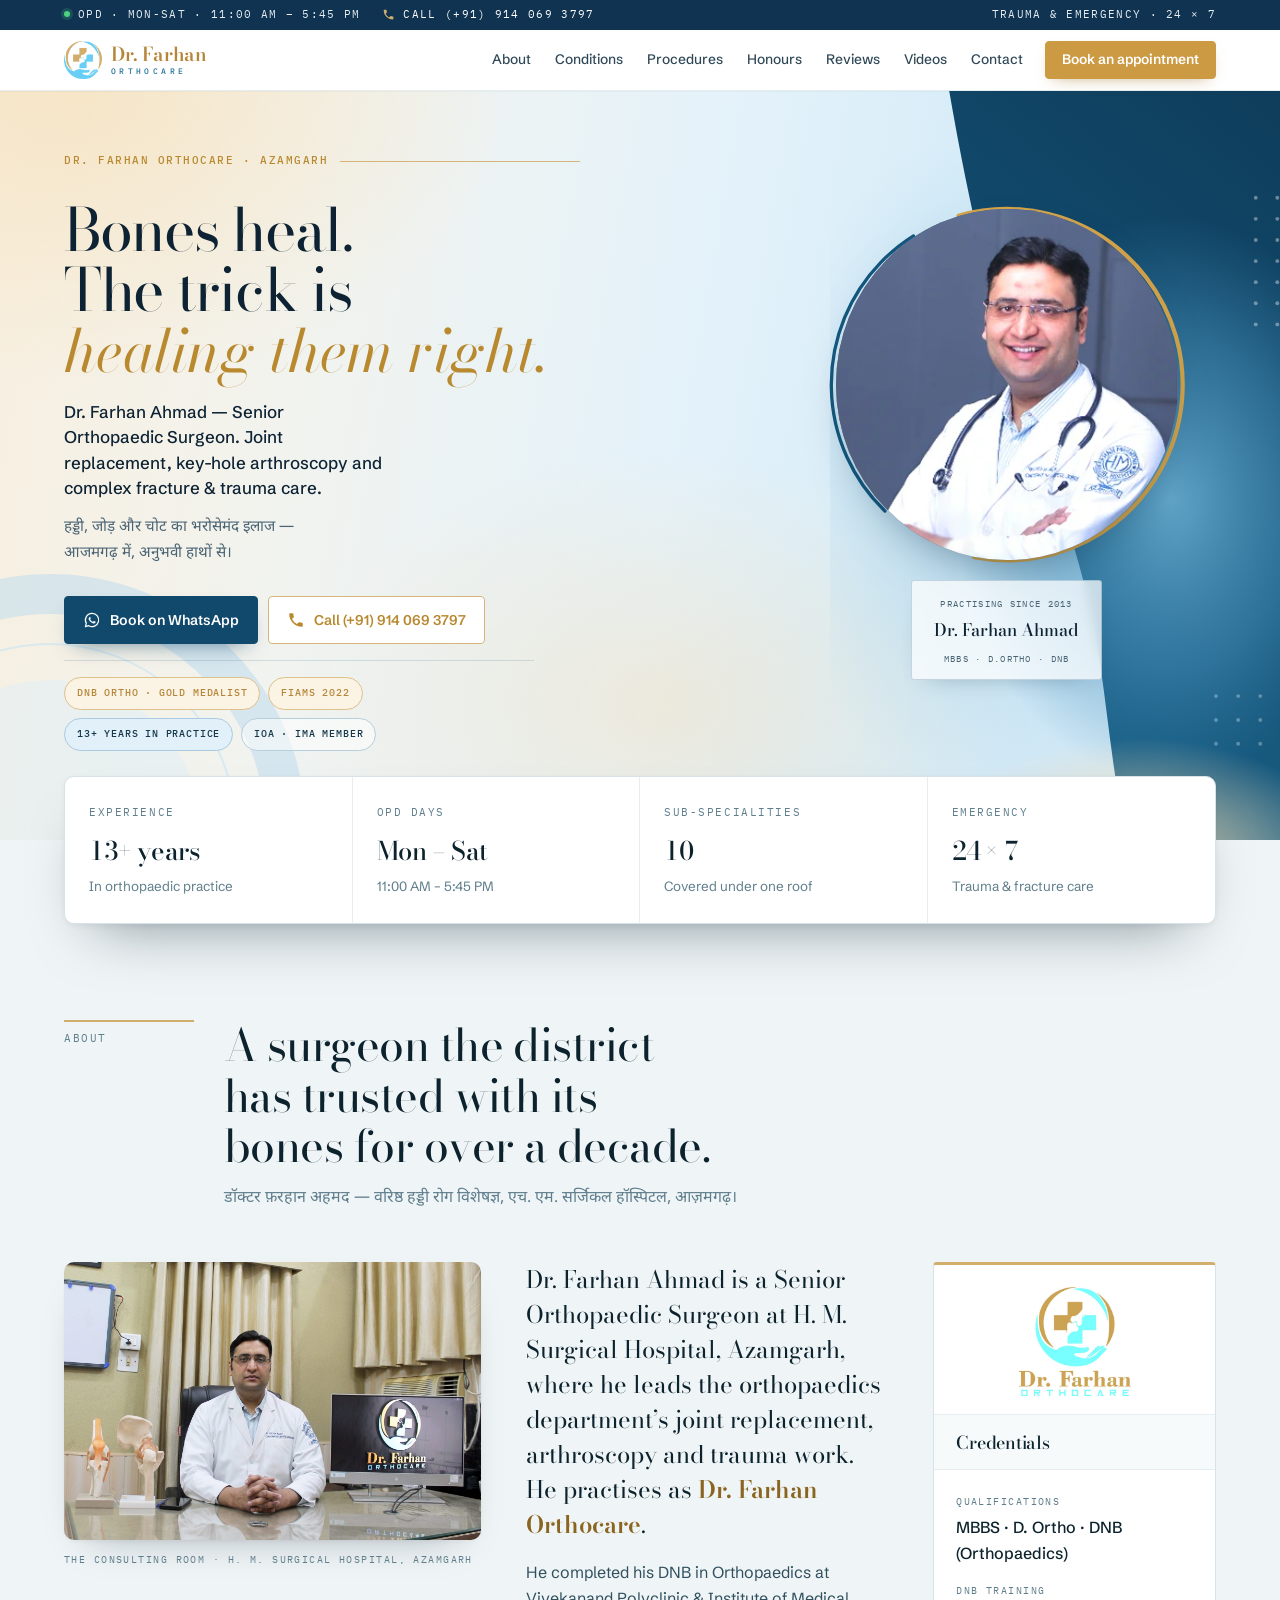
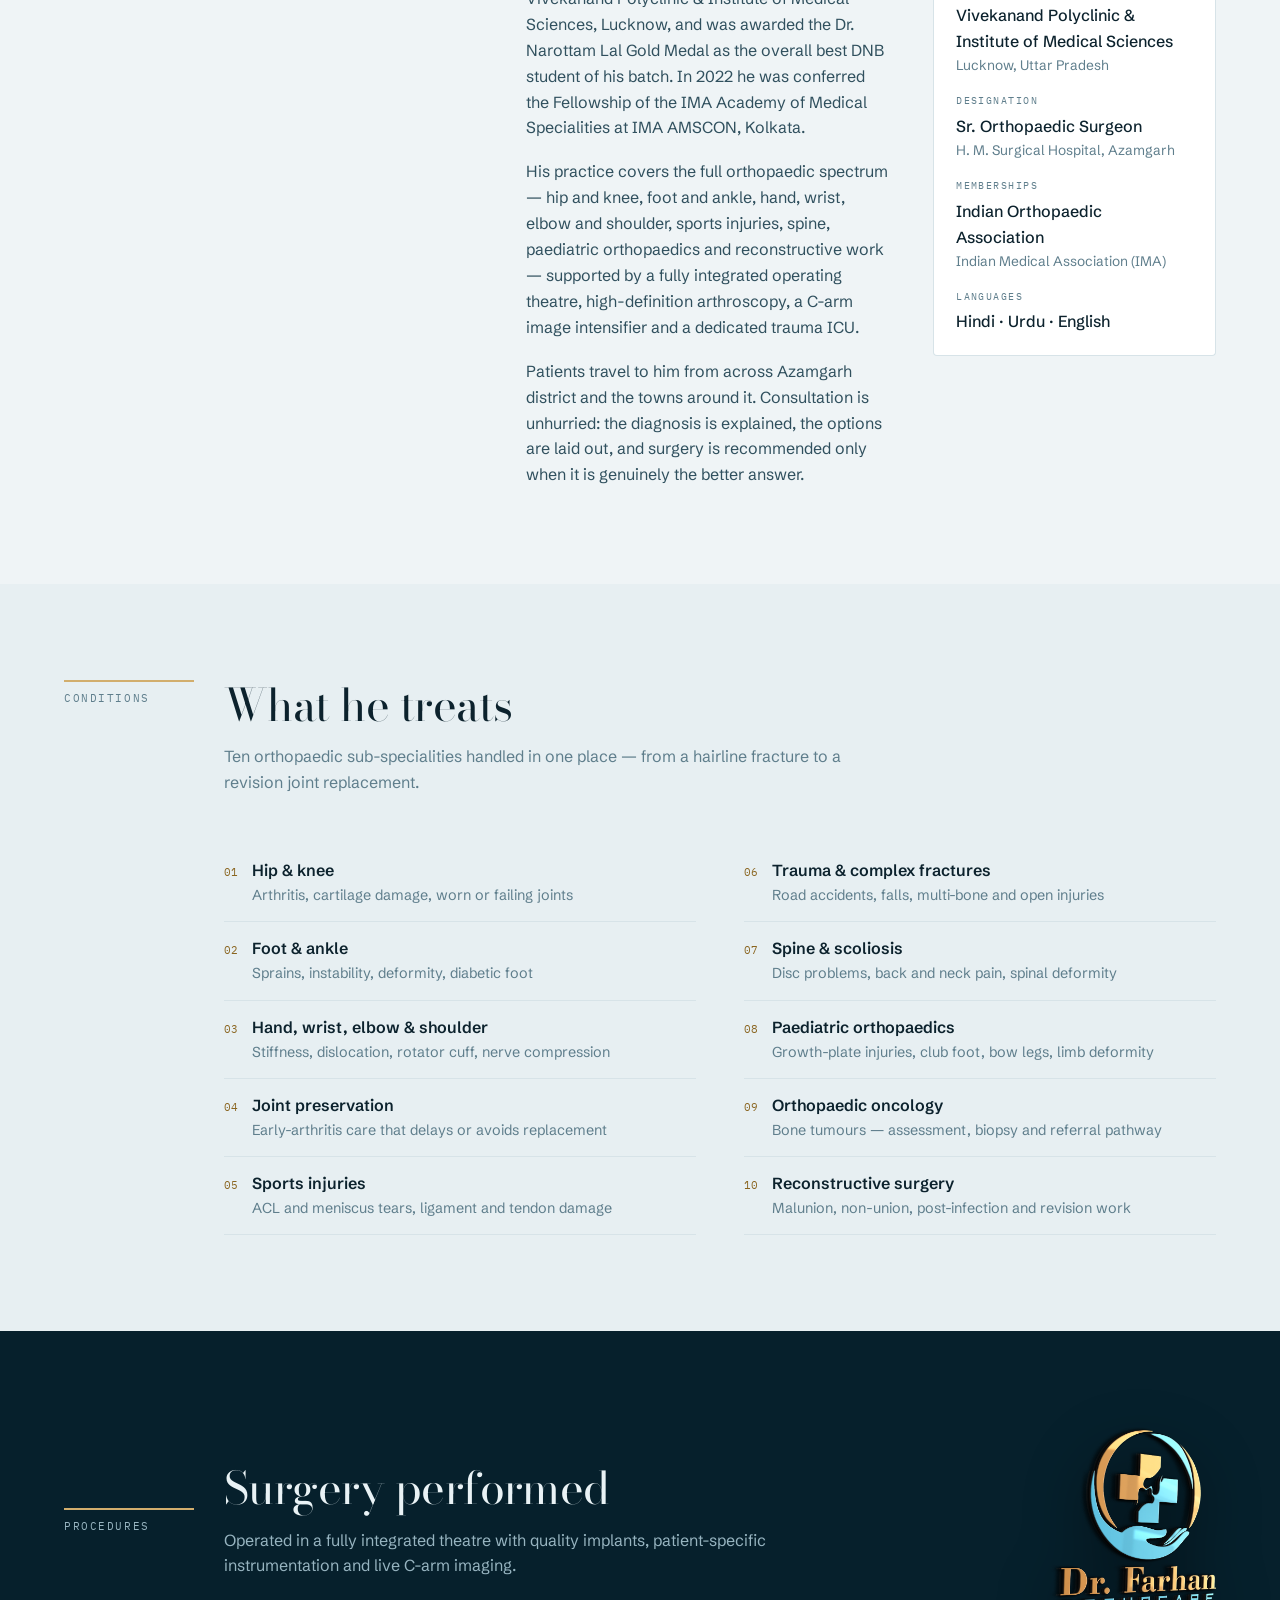
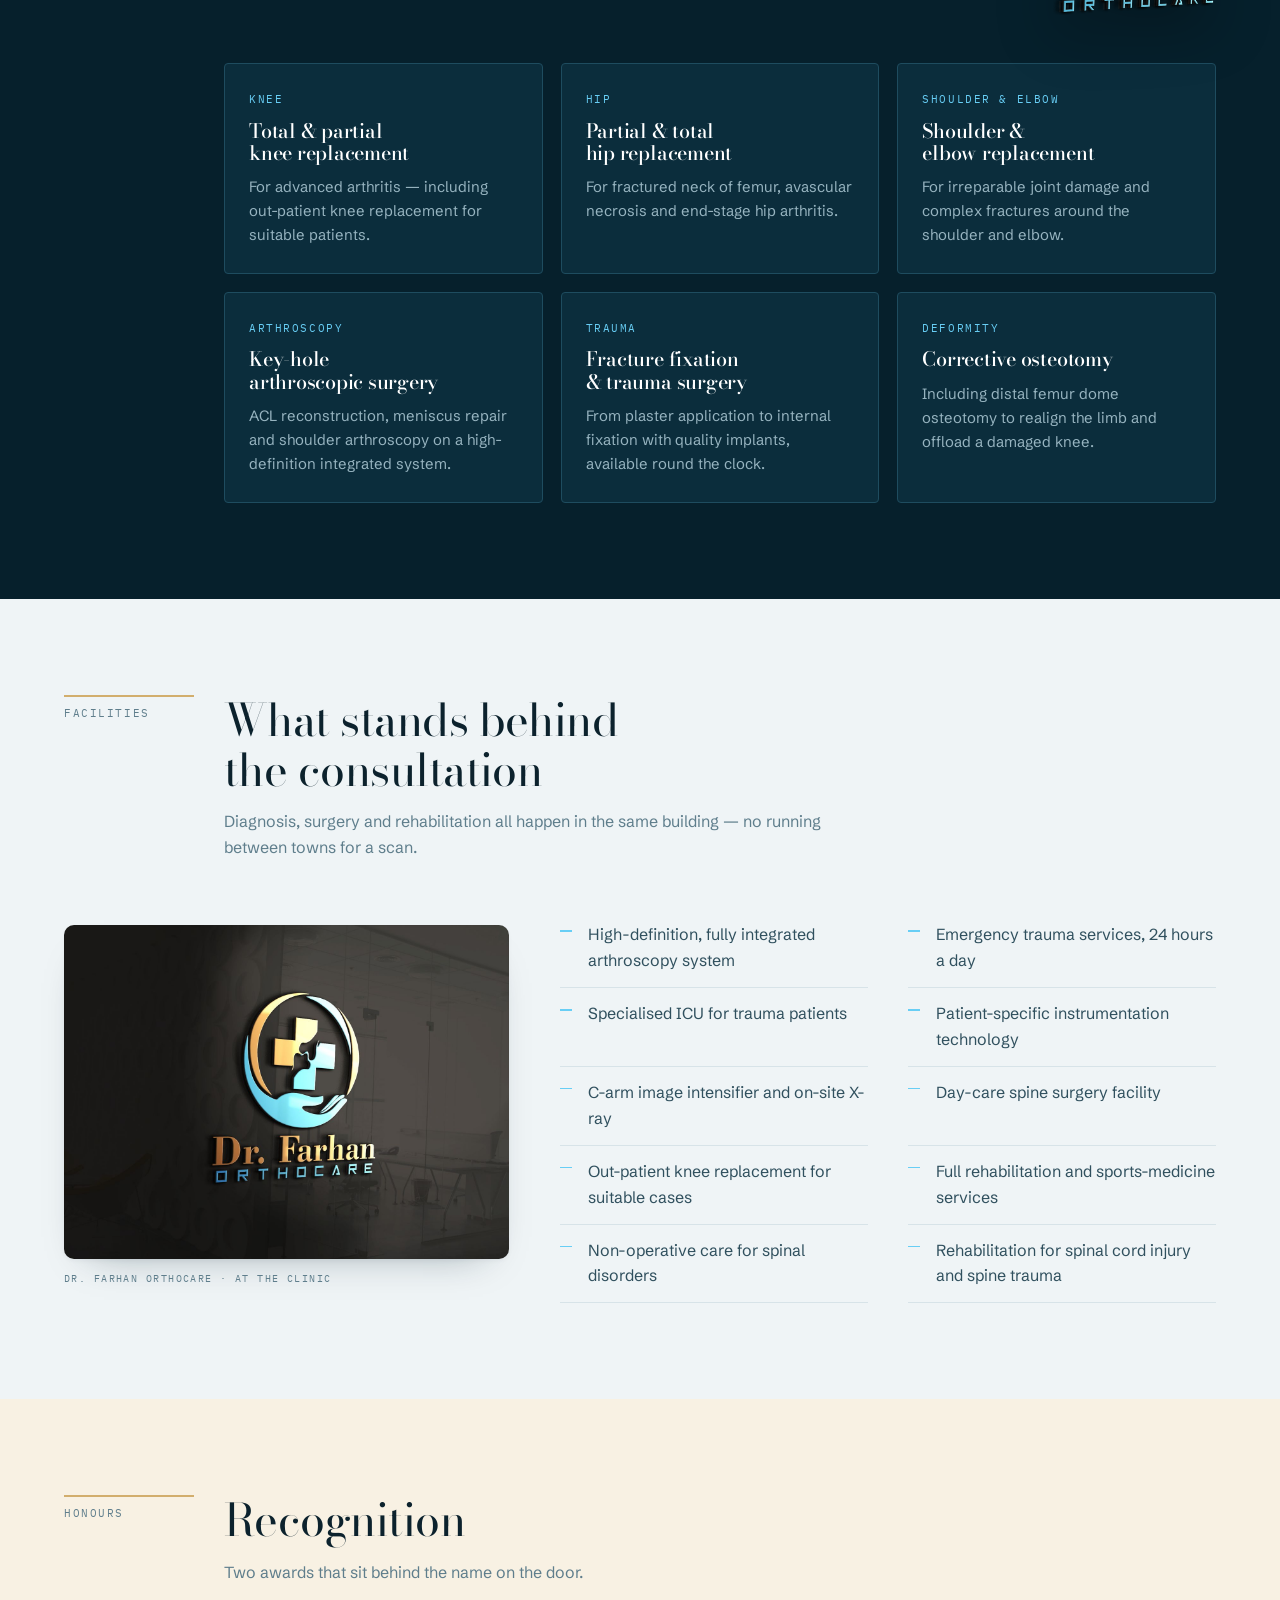
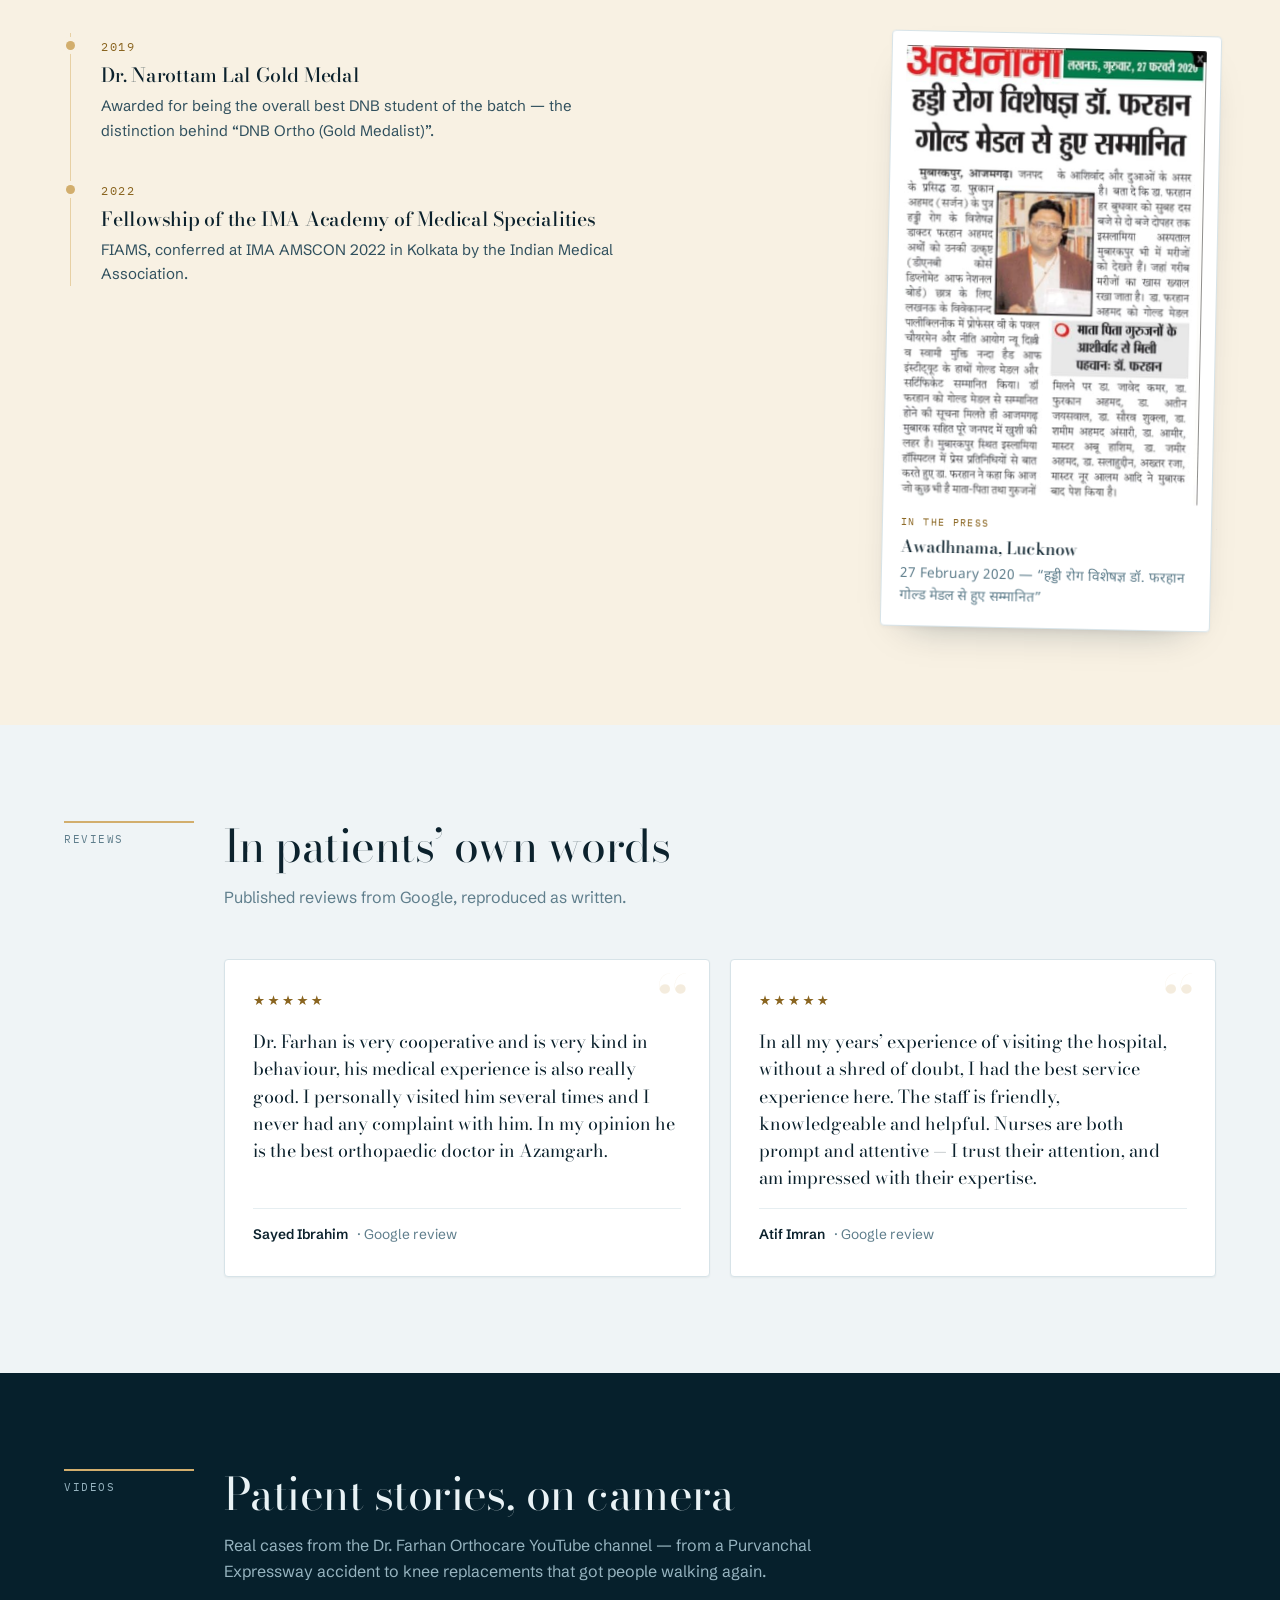
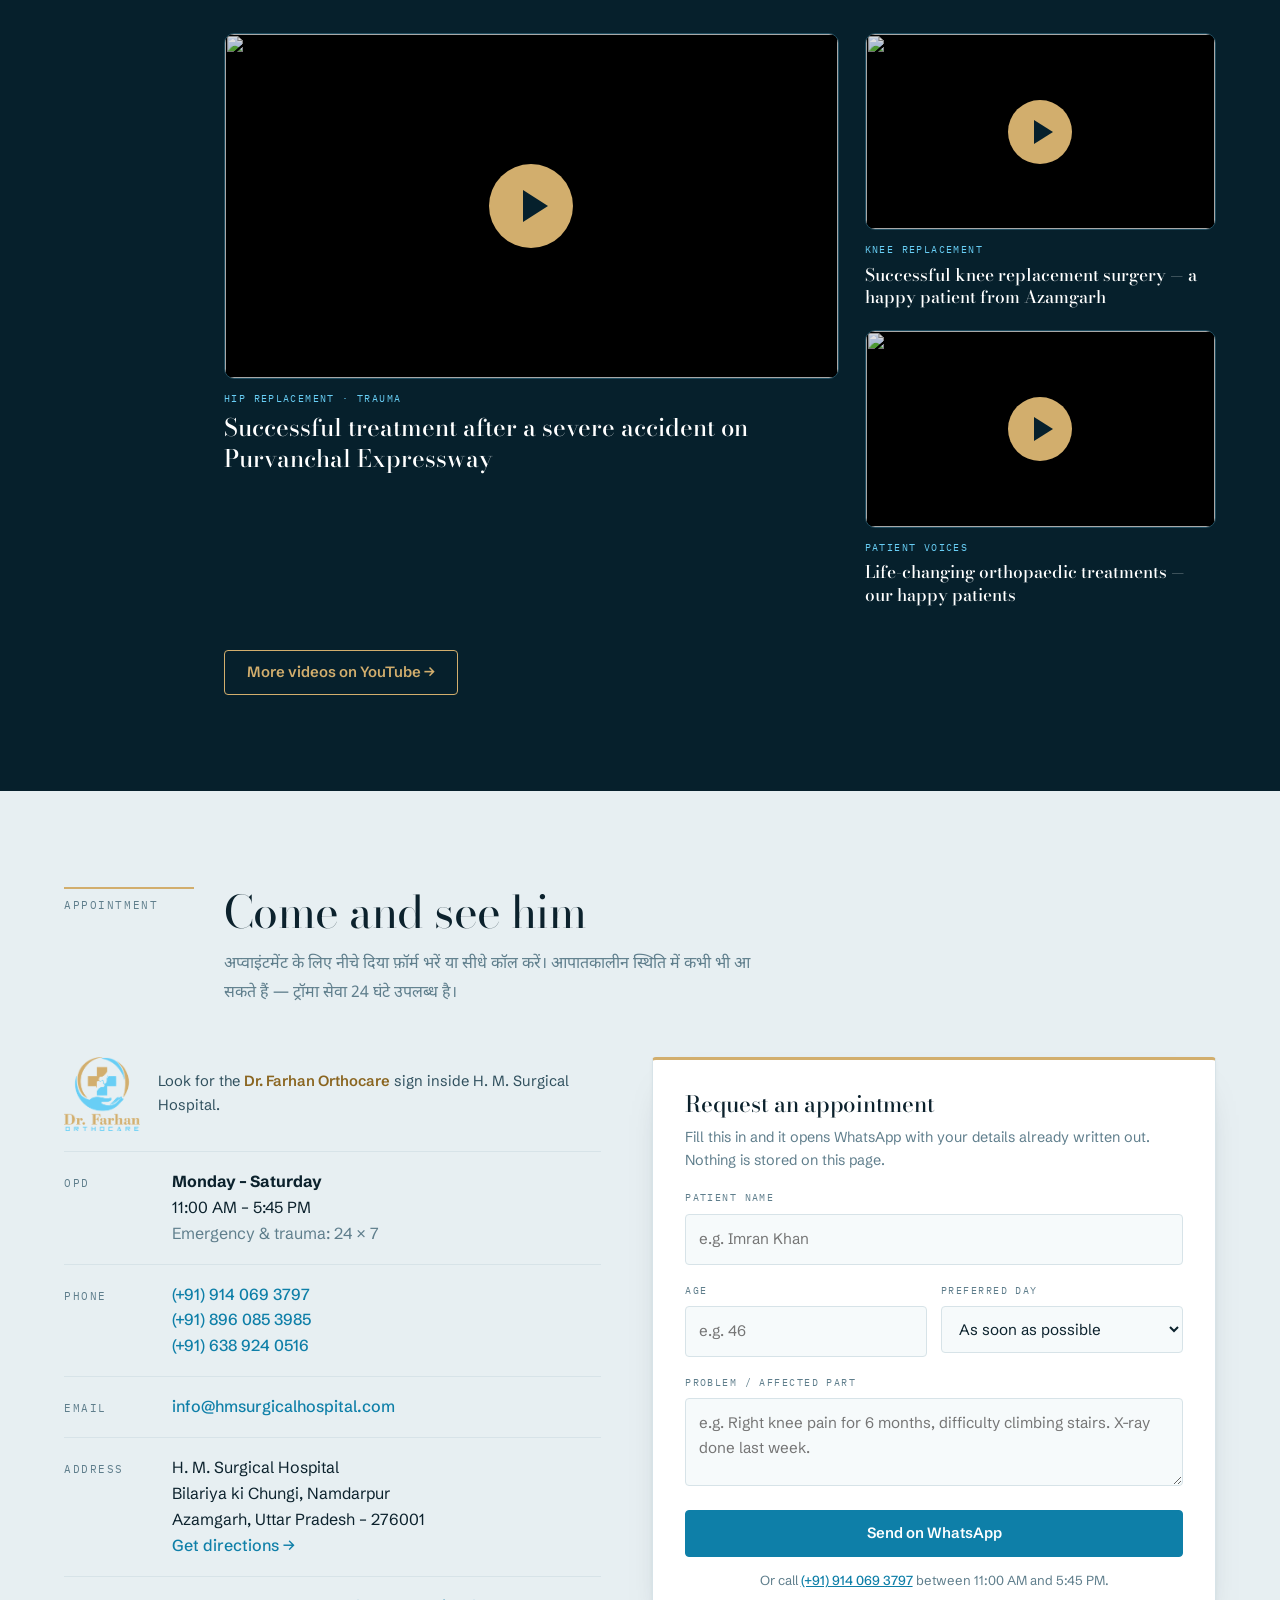
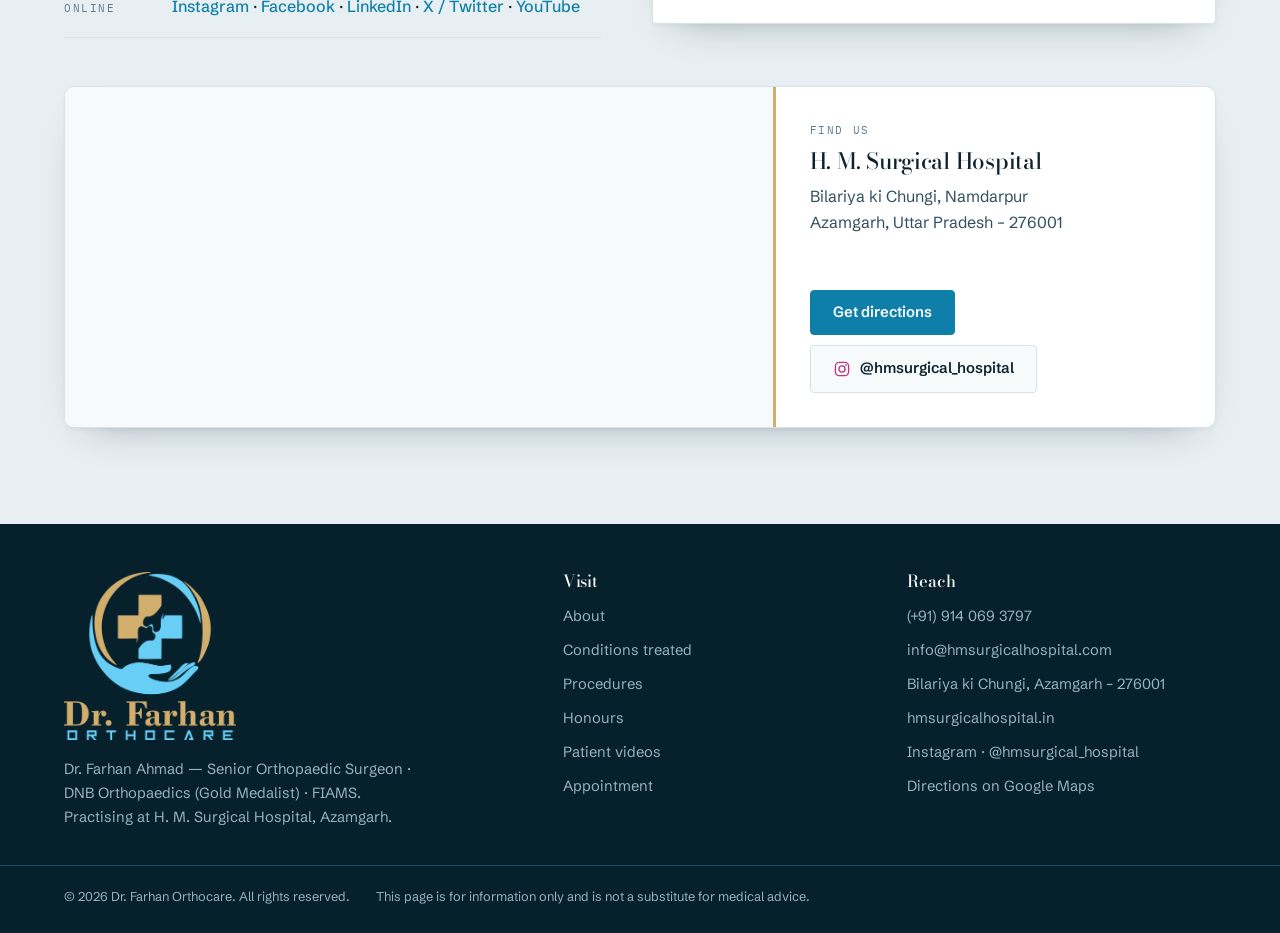
==== index.html @ ec8b4c81 "Initial commit Co-Authored-By: Claude Opus 5.5 (1M context) <noreply@anthropic.com>" ====
<!doctype html>
<html lang="en">
<head>
<meta charset="utf-8">
<meta name="viewport" content="width=device-width, initial-scale=1, viewport-fit=cover">
<meta name="description" content="Dr. Farhan Orthocare — Dr. Farhan Ahmad, Senior Orthopaedic Surgeon in Azamgarh. DNB Orthopaedics (Gold Medalist). Joint replacement, arthroscopy, trauma and complex fracture care at H. M. Surgical Hospital.">
<link rel="icon" href="assets/favicon-180.png">
<link rel="apple-touch-icon" href="assets/favicon-180.png">
<!--ARTIFACT-START-->
<title>Dr. Farhan Orthocare</title>
<link rel="preconnect" href="https://fonts.googleapis.com">
<link rel="preconnect" href="https://fonts.gstatic.com" crossorigin>
<link rel="stylesheet" href="https://fonts.googleapis.com/css2?family=Bodoni+Moda:ital,opsz,wght@0,6..96,400;0,6..96,500;0,6..96,600;1,6..96,400&family=IBM+Plex+Mono:wght@400;500&family=Noto+Sans+Devanagari:wght@400;500;600&family=Schibsted+Grotesk:wght@400;500;600;700&display=swap">
<link rel="stylesheet" href="css/style.css">
</head>
<body>

<a class="skip" href="#main">Skip to content</a>

<!-- ============ utility strip ============ -->
<div class="topbar">
  <div class="wrap">
    <span class="mono"><span class="dot"></span>OPD · Mon-Sat · 11:00 AM – 5:45 PM</span>
    <a class="mono" href="tel:+919140693797"><svg viewBox="0 0 24 24" aria-hidden="true" focusable="false"><path fill="currentColor" d="M6.6 10.8a15.1 15.1 0 0 0 6.6 6.6l2.2-2.2a1 1 0 0 1 1-.25 11.4 11.4 0 0 0 3.6.57 1 1 0 0 1 1 1V20a1 1 0 0 1-1 1A17 17 0 0 1 3 4a1 1 0 0 1 1-1h3.5a1 1 0 0 1 1 1c0 1.25.2 2.45.57 3.57a1 1 0 0 1-.25 1z"/></svg>Call (+91) 914 069 3797</a>
    <span class="mono pushr">Trauma &amp; emergency · 24 × 7</span>
  </div>
</div>

<!-- ============ header ============ -->
<header class="site-head">
  <div class="wrap">
    <a class="brand" href="#top" aria-label="Dr. Farhan Orthocare — home">
      <img src="assets/logo-mark.png" alt="" width="512" height="515">
      <span class="brand-txt"><b>Dr. Farhan</b><i>Orthocare</i></span>
    </a>
    <nav class="nav" aria-label="Primary">
      <a href="#about">About</a>
      <a href="#conditions">Conditions</a>
      <a href="#procedures">Procedures</a>
      <a href="#honours">Honours</a>
      <a href="#reviews">Reviews</a>
      <a href="#videos">Videos</a>
      <a href="#contact">Contact</a>
    </nav>
    <a class="btn btn-gold head-cta" href="#contact">Book an appointment</a>
  </div>
</header>

<main id="main">

<!-- ============ hero ============ -->
<section class="hero" id="top">
  <div class="hero-wave" aria-hidden="true">
    <svg viewBox="0 0 900 660" preserveAspectRatio="xMinYMid slice" focusable="false">
      <defs>
        <linearGradient id="wv-deep" x1="1" y1="0" x2="0" y2="1">
          <stop offset="0" stop-color="#0B2E47"/>
          <stop offset=".55" stop-color="#11486A"/>
          <stop offset="1" stop-color="#1D6A92"/>
        </linearGradient>
        <radialGradient id="wv-light" cx=".5" cy=".5" r=".5">
          <stop offset="0" stop-color="#6FB4D8" stop-opacity=".85"/>
          <stop offset=".6" stop-color="#4C97C2" stop-opacity=".45"/>
          <stop offset="1" stop-color="#3A84B0" stop-opacity="0"/>
        </radialGradient>
        <radialGradient id="wv-halo" cx=".5" cy=".5" r=".5">
          <stop offset="0" stop-color="#A9D4EC" stop-opacity=".75"/>
          <stop offset="1" stop-color="#A9D4EC" stop-opacity="0"/>
        </radialGradient>
        <radialGradient id="wv-warm" cx=".5" cy=".5" r=".5">
          <stop offset="0" stop-color="#F3DDB4" stop-opacity=".95"/>
          <stop offset="1" stop-color="#F3DDB4" stop-opacity="0"/>
        </radialGradient>
        <radialGradient id="wv-orb" cx=".4" cy=".35" r=".6">
          <stop offset="0" stop-color="#2F7398" stop-opacity=".9"/>
          <stop offset="1" stop-color="#1A5579" stop-opacity=".25"/>
        </radialGradient>
      </defs>
      <ellipse cx="150" cy="330" rx="210" ry="300" fill="url(#wv-halo)"/>
      <path fill="url(#wv-deep)" d="M105 0H900V660H262C250 610 246 560 238 505C226 420 198 350 170 270C146 200 124 110 105 0Z"/>
      <ellipse cx="300" cy="360" rx="190" ry="250" fill="url(#wv-light)"/>
      <ellipse cx="270" cy="680" rx="190" ry="110" fill="url(#wv-warm)"/>
      <circle cx="490" cy="438" r="34" fill="url(#wv-orb)"/>
      <g fill="#FFFFFF" fill-opacity=".38"><circle cx="375" cy="94.0" r="1.7"/><circle cx="394" cy="94.0" r="1.7"/><circle cx="413" cy="94.0" r="1.7"/><circle cx="432" cy="94.0" r="1.7"/><circle cx="451" cy="94.0" r="1.7"/><circle cx="375" cy="112.6" r="1.7"/><circle cx="394" cy="112.6" r="1.7"/><circle cx="413" cy="112.6" r="1.7"/><circle cx="432" cy="112.6" r="1.7"/><circle cx="451" cy="112.6" r="1.7"/><circle cx="375" cy="131.2" r="1.7"/><circle cx="394" cy="131.2" r="1.7"/><circle cx="413" cy="131.2" r="1.7"/><circle cx="432" cy="131.2" r="1.7"/><circle cx="451" cy="131.2" r="1.7"/><circle cx="375" cy="149.8" r="1.7"/><circle cx="394" cy="149.8" r="1.7"/><circle cx="413" cy="149.8" r="1.7"/><circle cx="432" cy="149.8" r="1.7"/><circle cx="451" cy="149.8" r="1.7"/><circle cx="375" cy="168.4" r="1.7"/><circle cx="394" cy="168.4" r="1.7"/><circle cx="413" cy="168.4" r="1.7"/><circle cx="432" cy="168.4" r="1.7"/><circle cx="451" cy="168.4" r="1.7"/><circle cx="375" cy="187.0" r="1.7"/><circle cx="394" cy="187.0" r="1.7"/><circle cx="413" cy="187.0" r="1.7"/><circle cx="432" cy="187.0" r="1.7"/><circle cx="451" cy="187.0" r="1.7"/><circle cx="375" cy="205.6" r="1.7"/><circle cx="394" cy="205.6" r="1.7"/><circle cx="413" cy="205.6" r="1.7"/><circle cx="432" cy="205.6" r="1.7"/><circle cx="451" cy="205.6" r="1.7"/></g>
      <g fill="#FFFFFF" fill-opacity=".3"><circle cx="340.0" cy="533" r="1.7"/><circle cx="359.5" cy="533" r="1.7"/><circle cx="379.0" cy="533" r="1.7"/><circle cx="398.5" cy="533" r="1.7"/><circle cx="418.0" cy="533" r="1.7"/><circle cx="340.0" cy="554" r="1.7"/><circle cx="359.5" cy="554" r="1.7"/><circle cx="379.0" cy="554" r="1.7"/><circle cx="398.5" cy="554" r="1.7"/><circle cx="418.0" cy="554" r="1.7"/><circle cx="340.0" cy="575" r="1.7"/><circle cx="359.5" cy="575" r="1.7"/><circle cx="379.0" cy="575" r="1.7"/><circle cx="398.5" cy="575" r="1.7"/><circle cx="418.0" cy="575" r="1.7"/></g>
    </svg>
  </div>

  <svg class="hero-rings" viewBox="0 0 520 520" aria-hidden="true" focusable="false">
    <circle cx="260" cy="260" r="236" fill="none" stroke="#BFDDEE" stroke-opacity=".55" stroke-width="40"/>
    <circle cx="260" cy="260" r="186" fill="none" stroke="#CFE6F3" stroke-opacity=".7" stroke-width="2"/>
    <circle cx="260" cy="260" r="150" fill="#DCEEF8" fill-opacity=".45"/>
  </svg>

  <div class="wrap hero-grid">
    <div class="hero-copy">
      <p class="eyebrow mono"><span>Dr. Farhan Orthocare · Azamgarh</span></p>
      <h1>Bones heal.<br>The trick is<br><em>healing them right.</em></h1>
      <p class="role">Dr. Farhan Ahmad — Senior Orthopaedic Surgeon. Joint replacement, key-hole arthroscopy and complex fracture &amp; trauma care.</p>
      <p class="hi hero-hi">हड्डी, जोड़ और चोट का भरोसेमंद इलाज — आजमगढ़ में, अनुभवी हाथों से।</p>
      <div class="cta-row">
        <a class="btn btn-wa" id="heroWa" href="https://wa.me/919140693797" target="_blank" rel="noopener"><svg viewBox="0 0 24 24" aria-hidden="true" focusable="false"><path fill="none" stroke="currentColor" stroke-width="1.7" stroke-linejoin="round" d="M12 3.2a8.8 8.8 0 0 0-7.6 13.2L3.2 20.8l4.5-1.2A8.8 8.8 0 1 0 12 3.2z"/><path fill="currentColor" d="M9.1 7.6c.2 0 .4 0 .5.4l.7 1.6c.1.2 0 .4-.1.6l-.5.6c-.1.1-.2.3 0 .5.4.7 1 1.4 1.6 1.9.6.5 1.2.8 1.8 1.1.2.1.4 0 .5-.1l.7-.8c.2-.2.3-.2.5-.1l1.6.8c.2.1.4.2.4.3.1.3 0 1-.4 1.4-.4.5-1.2.9-2 .8-.8-.1-1.9-.4-3.2-1.2-1.6-1-2.7-2.4-3.2-3.3-.5-.9-.6-1.6-.5-2.1.1-.6.5-1.1.8-1.4.2-.2.4-.2.6-.2z"/></svg>Book on WhatsApp</a>
        <a class="btn btn-call" href="tel:+919140693797"><svg viewBox="0 0 24 24" aria-hidden="true" focusable="false"><path fill="currentColor" d="M6.6 10.8a15.1 15.1 0 0 0 6.6 6.6l2.2-2.2a1 1 0 0 1 1-.25 11.4 11.4 0 0 0 3.6.57 1 1 0 0 1 1 1V20a1 1 0 0 1-1 1A17 17 0 0 1 3 4a1 1 0 0 1 1-1h3.5a1 1 0 0 1 1 1c0 1.25.2 2.45.57 3.57a1 1 0 0 1-.25 1z"/></svg>Call (+91) 914 069 3797</a>
      </div>
      <ul class="chips">
        <li class="chip gold">DNB Ortho · Gold Medalist</li>
        <li class="chip gold">FIAMS 2022</li>
        <li class="chip sky">13+ years in practice</li>
        <li class="chip">IOA · IMA member</li>
      </ul>
    </div>

    <figure class="portrait-wrap">
      <div class="portrait">
        <svg class="ring" viewBox="0 0 100 100" aria-hidden="true" focusable="false">
          <circle class="arc arc-gold" cx="50" cy="50" r="48" pathLength="360" stroke-dasharray="207 360" transform="rotate(-106 50 50)"></circle>
          <circle class="arc arc-teal" cx="50" cy="50" r="48" pathLength="360" stroke-dasharray="104 360" transform="rotate(134 50 50)"></circle>
        </svg>
        <img src="dr-farhan-ahmad-new1.png" width="370" height="380"
             alt="Dr. Farhan Ahmad, orthopaedic surgeon, in a white coat with a stethoscope at H. M. Surgical Hospital, Azamgarh">
      </div>
      <figcaption class="seal">
        <span class="mono">Practising since 2013</span>
        <b>Dr. Farhan Ahmad</b>
        <span class="mono">MBBS · D.Ortho · DNB</span>
      </figcaption>
    </figure>
  </div>
</section>

<!-- ============ lifted stats ============ -->
<div class="wrap">
  <div class="stats">
    <div class="stat"><span class="mono">Experience</span><b class="num">13+ years</b><small>In orthopaedic practice</small></div>
    <div class="stat"><span class="mono">OPD days</span><b class="num">Mon – Sat</b><small>11:00 AM – 5:45 PM</small></div>
    <div class="stat"><span class="mono">Sub-specialities</span><b class="num">10</b><small>Covered under one roof</small></div>
    <div class="stat"><span class="mono">Emergency</span><b class="num">24 × 7</b><small>Trauma &amp; fracture care</small></div>
  </div>
</div>

<!-- ============ about ============ -->
<section class="sec" id="about">
  <div class="wrap">
    <header class="sec-head">
      <span class="rail mono">About</span>
      <div>
        <h2 class="sec-title">A surgeon the district has trusted with its bones for over a decade.</h2>
        <p class="sec-sub hi">डॉक्टर फ़रहान अहमद — वरिष्ठ हड्डी रोग विशेषज्ञ, एच. एम. सर्जिकल हॉस्पिटल, आज़मगढ़।</p>
      </div>
    </header>

    <div class="sec-body about">
      <figure class="photo about-photo">
        <img src="assets/photos/clinic-office.jpg" width="1600" height="1066" loading="lazy"
             alt="Dr. Farhan Ahmad seated at his consulting desk, with knee and hip joint models beside him and the Dr. Farhan Orthocare logo on the monitor">
        <figcaption class="mono">The consulting room · H. M. Surgical Hospital, Azamgarh</figcaption>
      </figure>

      <div class="prose">
        <p class="lede">Dr. Farhan Ahmad is a Senior Orthopaedic Surgeon at H. M. Surgical Hospital, Azamgarh, where he leads the orthopaedics department’s joint replacement, arthroscopy and trauma work. He practises as <strong>Dr. Farhan Orthocare</strong>.</p>
        <p>He completed his DNB in Orthopaedics at Vivekanand Polyclinic &amp; Institute of Medical Sciences, Lucknow, and was awarded the Dr. Narottam Lal Gold Medal as the overall best DNB student of his batch. In 2022 he was conferred the Fellowship of the IMA Academy of Medical Specialities at IMA AMSCON, Kolkata.</p>
        <p>His practice covers the full orthopaedic spectrum — hip and knee, foot and ankle, hand, wrist, elbow and shoulder, sports injuries, spine, paediatric orthopaedics and reconstructive work — supported by a fully integrated operating theatre, high-definition arthroscopy, a C-arm image intensifier and a dedicated trauma ICU.</p>
        <p>Patients travel to him from across Azamgarh district and the towns around it. Consultation is unhurried: the diagnosis is explained, the options are laid out, and surgery is recommended only when it is genuinely the better answer.</p>
      </div>

      <aside class="credentials">
        <div class="cred-mark"><img src="assets/photos/logo-print.jpg" width="700" height="684" loading="lazy" alt="Dr. Farhan Orthocare logo"></div>
        <h3>Credentials</h3>
        <dl>
          <dt>Qualifications</dt>
          <dd>MBBS · D. Ortho · DNB (Orthopaedics)</dd>
          <dt>DNB training</dt>
          <dd>Vivekanand Polyclinic &amp; Institute of Medical Sciences<small>Lucknow, Uttar Pradesh</small></dd>
          <dt>Designation</dt>
          <dd>Sr. Orthopaedic Surgeon<small>H. M. Surgical Hospital, Azamgarh</small></dd>
          <dt>Memberships</dt>
          <dd>Indian Orthopaedic Association<small>Indian Medical Association (IMA)</small></dd>
          <dt>Languages</dt>
          <dd>Hindi · Urdu · English</dd>
        </dl>
      </aside>
    </div>
  </div>
</section>

<!-- ============ conditions ============ -->
<section class="sec sec-tint" id="conditions">
  <div class="wrap">
    <header class="sec-head">
      <span class="rail mono">Conditions</span>
      <div>
        <h2 class="sec-title">What he treats</h2>
        <p class="sec-sub">Ten orthopaedic sub-specialities handled in one place — from a hairline fracture to a revision joint replacement.</p>
      </div>
    </header>

    <div class="sec-body">
      <ul class="conditions">
        <li><i class="num">01</i><div><b>Hip &amp; knee</b><span>Arthritis, cartilage damage, worn or failing joints</span></div></li>
        <li><i class="num">02</i><div><b>Foot &amp; ankle</b><span>Sprains, instability, deformity, diabetic foot</span></div></li>
        <li><i class="num">03</i><div><b>Hand, wrist, elbow &amp; shoulder</b><span>Stiffness, dislocation, rotator cuff, nerve compression</span></div></li>
        <li><i class="num">04</i><div><b>Joint preservation</b><span>Early-arthritis care that delays or avoids replacement</span></div></li>
        <li><i class="num">05</i><div><b>Sports injuries</b><span>ACL and meniscus tears, ligament and tendon damage</span></div></li>
        <li><i class="num">06</i><div><b>Trauma &amp; complex fractures</b><span>Road accidents, falls, multi-bone and open injuries</span></div></li>
        <li><i class="num">07</i><div><b>Spine &amp; scoliosis</b><span>Disc problems, back and neck pain, spinal deformity</span></div></li>
        <li><i class="num">08</i><div><b>Paediatric orthopaedics</b><span>Growth-plate injuries, club foot, bow legs, limb deformity</span></div></li>
        <li><i class="num">09</i><div><b>Orthopaedic oncology</b><span>Bone tumours — assessment, biopsy and referral pathway</span></div></li>
        <li><i class="num">10</i><div><b>Reconstructive surgery</b><span>Malunion, non-union, post-infection and revision work</span></div></li>
      </ul>
    </div>
  </div>
</section>

<!-- ============ procedures (dark band) ============ -->
<section class="sec sec-dark" id="procedures">
  <div class="wrap">
    <header class="sec-head sec-head-media">
      <span class="rail mono">Procedures</span>
      <div>
        <h2 class="sec-title">Surgery performed</h2>
        <p class="sec-sub">Operated in a fully integrated theatre with quality implants, patient-specific instrumentation and live C-arm imaging.</p>
      </div>
      <img class="proc-mark" src="assets/photos/logo-3d.png" width="640" height="723" loading="lazy" alt="">
    </header>

    <div class="sec-body">
      <div class="cards">
        <article class="card">
          <span class="mono tag">Knee</span>
          <h3>Total &amp; partial knee replacement</h3>
          <p>For advanced arthritis — including out-patient knee replacement for suitable patients.</p>
        </article>
        <article class="card">
          <span class="mono tag">Hip</span>
          <h3>Partial &amp; total hip replacement</h3>
          <p>For fractured neck of femur, avascular necrosis and end-stage hip arthritis.</p>
        </article>
        <article class="card">
          <span class="mono tag">Shoulder &amp; elbow</span>
          <h3>Shoulder &amp; elbow replacement</h3>
          <p>For irreparable joint damage and complex fractures around the shoulder and elbow.</p>
        </article>
        <article class="card">
          <span class="mono tag">Arthroscopy</span>
          <h3>Key-hole arthroscopic surgery</h3>
          <p>ACL reconstruction, meniscus repair and shoulder arthroscopy on a high-definition integrated system.</p>
        </article>
        <article class="card">
          <span class="mono tag">Trauma</span>
          <h3>Fracture fixation &amp; trauma surgery</h3>
          <p>From plaster application to internal fixation with quality implants, available round the clock.</p>
        </article>
        <article class="card">
          <span class="mono tag">Deformity</span>
          <h3>Corrective osteotomy</h3>
          <p>Including distal femur dome osteotomy to realign the limb and offload a damaged knee.</p>
        </article>
      </div>
    </div>
  </div>
</section>

<!-- ============ facilities ============ -->
<section class="sec" id="facilities">
  <div class="wrap">
    <header class="sec-head">
      <span class="rail mono">Facilities</span>
      <div>
        <h2 class="sec-title">What stands behind the consultation</h2>
        <p class="sec-sub">Diagnosis, surgery and rehabilitation all happen in the same building — no running between towns for a scan.</p>
      </div>
    </header>

    <div class="sec-body facil">
      <figure class="photo facil-photo">
        <img src="assets/photos/clinic-signage.jpg" width="1400" height="1050" loading="lazy"
             alt="The illuminated Dr. Farhan Orthocare sign on the glass wall of the clinic">
        <figcaption class="mono">Dr. Farhan Orthocare · at the clinic</figcaption>
      </figure>
      <ul class="facilities">
        <li>High-definition, fully integrated arthroscopy system</li>
        <li>Emergency trauma services, 24 hours a day</li>
        <li>Specialised ICU for trauma patients</li>
        <li>Patient-specific instrumentation technology</li>
        <li>C-arm image intensifier and on-site X-ray</li>
        <li>Day-care spine surgery facility</li>
        <li>Out-patient knee replacement for suitable cases</li>
        <li>Full rehabilitation and sports-medicine services</li>
        <li>Non-operative care for spinal disorders</li>
        <li>Rehabilitation for spinal cord injury and spine trauma</li>
      </ul>
    </div>
  </div>
</section>

<!-- ============ honours ============ -->
<section class="sec sec-gold" id="honours">
  <div class="wrap">
    <header class="sec-head">
      <span class="rail mono">Honours</span>
      <div>
        <h2 class="sec-title">Recognition</h2>
        <p class="sec-sub">Two awards that sit behind the name on the door.</p>
      </div>
    </header>

    <div class="sec-body honours">
      <ol class="timeline">
        <li>
          <span class="yr mono num">2019</span>
          <h3>Dr. Narottam Lal Gold Medal</h3>
          <p>Awarded for being the overall best DNB student of the batch — the distinction behind “DNB Ortho (Gold Medalist)”.</p>
        </li>
        <li>
          <span class="yr mono num">2022</span>
          <h3>Fellowship of the IMA Academy of Medical Specialities</h3>
          <p>FIAMS, conferred at IMA AMSCON 2022 in Kolkata by the Indian Medical Association.</p>
        </li>
      </ol>
      <figure class="press">
        <img src="assets/photos/press-awadhnama-2020.jpg" width="520" height="788" loading="lazy"
             alt="Awadhnama newspaper clipping, 27 February 2020: Orthopaedic specialist Dr. Farhan honoured with a gold medal">
        <figcaption><span class="mono">In the press</span><b>Awadhnama, Lucknow</b><span class="soft">27 February 2020 — “हड्डी रोग विशेषज्ञ डॉ. फरहान गोल्ड मेडल से हुए सम्मानित”</span></figcaption>
      </figure>
    </div>
  </div>
</section>

<!-- ============ reviews ============ -->
<section class="sec" id="reviews">
  <div class="wrap">
    <header class="sec-head">
      <span class="rail mono">Reviews</span>
      <div>
        <h2 class="sec-title">In patients’ own words</h2>
        <p class="sec-sub">Published reviews from Google, reproduced as written.</p>
      </div>
    </header>

    <div class="sec-body">
      <div class="quotes">
        <figure class="quote">
          <p class="stars" aria-label="Rated five out of five">★★★★★</p>
          <blockquote>Dr. Farhan is very cooperative and is very kind in behaviour, his medical experience is also really good. I personally visited him several times and I never had any complaint with him. In my opinion he is the best orthopaedic doctor in Azamgarh.</blockquote>
          <figcaption><b>Sayed Ibrahim</b><span>Google review</span></figcaption>
        </figure>
        <figure class="quote">
          <p class="stars" aria-label="Rated five out of five">★★★★★</p>
          <blockquote>In all my years’ experience of visiting the hospital, without a shred of doubt, I had the best service experience here. The staff is friendly, knowledgeable and helpful. Nurses are both prompt and attentive — I trust their attention, and am impressed with their expertise.</blockquote>
          <figcaption><b>Atif Imran</b><span>Google review</span></figcaption>
        </figure>
      </div>
    </div>
  </div>
</section>

<!-- ============ patient videos ============ -->
<section class="sec sec-dark" id="videos">
  <div class="wrap">
    <header class="sec-head">
      <span class="rail mono">Videos</span>
      <div>
        <h2 class="sec-title">Patient stories, on camera</h2>
        <p class="sec-sub">Real cases from the Dr. Farhan Orthocare YouTube channel — from a Purvanchal Expressway accident to knee replacements that got people walking again.</p>
      </div>
    </header>

    <div class="sec-body">
      <div class="videos">
        <figure class="video video-lead">
          <button class="yt" type="button" data-yt="ck29BXNukD4" aria-label="Play video: Successful treatment after a severe accident on Purvanchal Expressway — hip replacement surgery">
            <img src="https://i.ytimg.com/vi/ck29BXNukD4/maxresdefault.jpg" width="1280" height="720" loading="lazy" alt="">
            <span class="yt-play" aria-hidden="true"></span>
          </button>
          <figcaption><span class="mono">Hip replacement · Trauma</span><b>Successful treatment after a severe accident on Purvanchal Expressway</b></figcaption>
        </figure>
        <figure class="video">
          <button class="yt" type="button" data-yt="Psxz5KDa4Lw" aria-label="Play video: Successful knee replacement surgery — happy patient, Azamgarh">
            <img src="https://i.ytimg.com/vi/Psxz5KDa4Lw/hqdefault.jpg" width="480" height="360" loading="lazy" alt="">
            <span class="yt-play" aria-hidden="true"></span>
          </button>
          <figcaption><span class="mono">Knee replacement</span><b>Successful knee replacement surgery — a happy patient from Azamgarh</b></figcaption>
        </figure>
        <figure class="video">
          <button class="yt" type="button" data-yt="huNsQGbV3qc" aria-label="Play video: Life-changing orthopaedic treatments — our happy patients">
            <img src="https://i.ytimg.com/vi/huNsQGbV3qc/hqdefault.jpg" width="480" height="360" loading="lazy" alt="">
            <span class="yt-play" aria-hidden="true"></span>
          </button>
          <figcaption><span class="mono">Patient voices</span><b>Life-changing orthopaedic treatments — our happy patients</b></figcaption>
        </figure>
      </div>
      <a class="btn btn-outline yt-channel" href="https://www.youtube.com/user/farhan061/videos" target="_blank" rel="noopener">More videos on YouTube →</a>
    </div>
  </div>
</section>

<!-- ============ appointment ============ -->
<section class="sec sec-tint" id="contact">
  <div class="wrap">
    <header class="sec-head">
      <span class="rail mono">Appointment</span>
      <div>
        <h2 class="sec-title">Come and see him</h2>
        <p class="sec-sub hi">अप्वाइंटमेंट के लिए नीचे दिया फ़ॉर्म भरें या सीधे कॉल करें। आपातकालीन स्थिति में कभी भी आ सकते हैं — ट्रॉमा सेवा 24 घंटे उपलब्ध है।</p>
      </div>
    </header>

    <div class="sec-body contact">
      <div class="details">
        <div class="contact-mark">
          <img src="assets/photos/logo-colour.png" width="700" height="684" loading="lazy" alt="">
          <p>Look for the <strong>Dr. Farhan Orthocare</strong> sign inside H. M. Surgical Hospital.</p>
        </div>
        <div class="detail">
          <span class="mono">OPD</span>
          <p><strong>Monday – Saturday</strong><br>11:00 AM – 5:45 PM<br><span class="soft">Emergency &amp; trauma: 24 × 7</span></p>
        </div>
        <div class="detail">
          <span class="mono">Phone</span>
          <p>
            <a href="tel:+919140693797">(+91) 914 069 3797</a><br>
            <a href="tel:+918960853985">(+91) 896 085 3985</a><br>
            <a href="tel:+916389240516">(+91) 638 924 0516</a>
          </p>
        </div>
        <div class="detail">
          <span class="mono">Email</span>
          <p><a href="mailto:info@hmsurgicalhospital.com">info@hmsurgicalhospital.com</a></p>
        </div>
        <div class="detail">
          <span class="mono">Address</span>
          <p>H. M. Surgical Hospital<br>Bilariya ki Chungi, Namdarpur<br>Azamgarh, Uttar Pradesh – 276001<br>
            <a href="https://maps.app.goo.gl/9isyHTKzhjPKnX6m6" target="_blank" rel="noopener">Get directions →</a></p>
        </div>
        <div class="detail">
          <span class="mono">Online</span>
          <p>
            <a href="https://www.instagram.com/hmsurgical_hospital/" target="_blank" rel="noopener">Instagram</a> ·
            <a href="https://www.facebook.com/DRFARHANORTHOCARE" target="_blank" rel="noopener">Facebook</a> ·
            <a href="https://www.linkedin.com/in/dr-farhan-ahmad-51115115/" target="_blank" rel="noopener">LinkedIn</a> ·
            <a href="https://twitter.com/farhan061" target="_blank" rel="noopener">X / Twitter</a> ·
            <a href="https://www.youtube.com/user/farhan061/videos" target="_blank" rel="noopener">YouTube</a>
          </p>
        </div>
      </div>

      <div class="form">
        <h3>Request an appointment</h3>
        <p class="form-intro">Fill this in and it opens WhatsApp with your details already written out. Nothing is stored on this page.</p>

        <div class="field">
          <label for="f-name">Patient name</label>
          <input id="f-name" name="name" type="text" autocomplete="name" placeholder="e.g. Imran Khan">
        </div>

        <div class="field-row">
          <div class="field">
            <label for="f-age">Age</label>
            <input id="f-age" name="age" type="text" inputmode="numeric" placeholder="e.g. 46">
          </div>
          <div class="field">
            <label for="f-day">Preferred day</label>
            <select id="f-day" name="day">
              <option>As soon as possible</option>
              <option>Monday</option><option>Tuesday</option><option>Wednesday</option>
              <option>Thursday</option><option>Friday</option><option>Saturday</option>
            </select>
          </div>
        </div>

        <div class="field">
          <label for="f-issue">Problem / affected part</label>
          <textarea id="f-issue" name="issue" placeholder="e.g. Right knee pain for 6 months, difficulty climbing stairs. X-ray done last week."></textarea>
        </div>

        <a class="btn btn-primary btn-block" id="waSend" href="https://wa.me/919140693797" target="_blank" rel="noopener">Send on WhatsApp</a>
        <p class="form-note">Or call <a href="tel:+919140693797">(+91) 914 069 3797</a> between 11:00 AM and 5:45 PM.</p>
      </div>
    </div>

    <div class="map-card">
      <div class="map-frame">
        <iframe title="Map showing H. M. Surgical Hospital, Bilariya ki Chungi, Azamgarh"
          src="https://www.google.com/maps?q=H.+M.+Surgical+Hospital,+Bilariya+ki+Chungi,+Namdarpur,+Azamgarh,+Uttar+Pradesh+276001&amp;z=16&amp;output=embed"
          loading="lazy" referrerpolicy="no-referrer-when-downgrade" allowfullscreen></iframe>
      </div>
      <div class="map-info">
        <span class="mono">Find us</span>
        <h3>H. M. Surgical Hospital</h3>
        <p>Bilariya ki Chungi, Namdarpur<br>Azamgarh, Uttar Pradesh – 276001</p>
        <div class="map-actions">
          <a class="btn btn-primary" href="https://maps.app.goo.gl/9isyHTKzhjPKnX6m6" target="_blank" rel="noopener">Get directions</a>
          <a class="btn btn-ig" href="https://www.instagram.com/hmsurgical_hospital/" target="_blank" rel="noopener">
            <svg viewBox="0 0 24 24" aria-hidden="true" focusable="false"><rect x="3.2" y="3.2" width="17.6" height="17.6" rx="5" fill="none" stroke="currentColor" stroke-width="1.8"/><circle cx="12" cy="12" r="4.1" fill="none" stroke="currentColor" stroke-width="1.8"/><circle cx="17.3" cy="6.7" r="1.2" fill="currentColor"/></svg>
            @hmsurgical_hospital</a>
        </div>
      </div>
    </div>
  </div>
</section>

</main>

<!-- ============ footer ============ -->
<footer class="foot">
  <div class="wrap foot-grid">
    <div>
      <img class="foot-logo" src="assets/logo-full.png" alt="Dr. Farhan Orthocare" width="760" height="743">
      <p>Dr. Farhan Ahmad — Senior Orthopaedic Surgeon · DNB Orthopaedics (Gold Medalist) · FIAMS. Practising at H. M. Surgical Hospital, Azamgarh.</p>
    </div>
    <div>
      <h4>Visit</h4>
      <ul>
        <li><a href="#about">About</a></li>
        <li><a href="#conditions">Conditions treated</a></li>
        <li><a href="#procedures">Procedures</a></li>
        <li><a href="#honours">Honours</a></li>
        <li><a href="#videos">Patient videos</a></li>
        <li><a href="#contact">Appointment</a></li>
      </ul>
    </div>
    <div>
      <h4>Reach</h4>
      <ul>
        <li><a href="tel:+919140693797">(+91) 914 069 3797</a></li>
        <li><a href="mailto:info@hmsurgicalhospital.com">info@hmsurgicalhospital.com</a></li>
        <li>Bilariya ki Chungi, Azamgarh – 276001</li>
        <li><a href="https://hmsurgicalhospital.in/" target="_blank" rel="noopener">hmsurgicalhospital.in</a></li>
        <li><a href="https://www.instagram.com/hmsurgical_hospital/" target="_blank" rel="noopener">Instagram · @hmsurgical_hospital</a></li>
        <li><a href="https://maps.app.goo.gl/9isyHTKzhjPKnX6m6" target="_blank" rel="noopener">Directions on Google Maps</a></li>
      </ul>
    </div>
  </div>
  <div class="wrap foot-fine">
    <span>© 2026 Dr. Farhan Orthocare. All rights reserved.</span>
    <span>This page is for information only and is not a substitute for medical advice.</span>
  </div>
</footer>

<!-- ============ mobile action dock ============ -->
<nav class="dock" aria-label="Quick actions">
  <a href="tel:+919140693797">Call now</a>
  <a class="wa" id="dockWa" href="https://wa.me/919140693797" target="_blank" rel="noopener">WhatsApp</a>
</nav>

<script src="js/main.js"></script>
<!--ARTIFACT-END-->
</body>
</html>
---- css/style.css ----
/* =========================================================
   Dr. Farhan Orthocare — stylesheet
   Brand: gold #D2AE6D · sky #68CEF5 (sampled from the logo)
   ========================================================= */

/* ---------- 1. tokens ---------- */
:root{
  /* page */
  --bg:#EFF4F6;
  --bg-tint:#E7EFF2;
  --surface:#FFFFFF;
  --surface-2:#F6FAFB;

  /* text */
  --text:#0C222D;
  --text-2:#30505E;
  --muted:#5F7E8C;

  /* rules */
  --line:#D7E3E8;
  --line-soft:#E6EEF1;

  /* brand */
  --gold:#D2AE6D;
  --gold-soft:#E7D0A4;
  --gold-deep:#8A6520;
  --gold-wash:#F8F1E3;
  --sky:#68CEF5;
  --sky-wash:#E4F5FC;
  --action:#0E7FA8;
  --action-hi:#0A6183;
  --on-action:#FFFFFF;

  /* ink bands — identical in both themes */
  --ink:#06202C;
  --ink-2:#0B2D3C;
  --ink-3:#113B4D;
  --ink-line:#1E4C5F;
  --on-ink:#E9F2F5;
  --on-ink-muted:#97B4C0;

  /* geometry */
  --rail:13ch;
  --maxw:none;
  --gutter:clamp(20px,5vw,88px);
  --r:4px;
  --r-lg:10px;
  --shadow-sm:0 1px 2px rgba(6,32,44,.05);
  --shadow:0 2px 4px rgba(6,32,44,.04), 0 18px 40px -26px rgba(6,32,44,.4);
  --shadow-lg:0 2px 6px rgba(6,32,44,.06), 0 30px 60px -32px rgba(6,32,44,.5);

  /* type */
  --display:"Bodoni Moda",Georgia,"Times New Roman",serif;
  --sans:"Schibsted Grotesk","Segoe UI",system-ui,-apple-system,sans-serif;
  --mono:"IBM Plex Mono",ui-monospace,Consolas,monospace;
  --deva:"Noto Sans Devanagari","Nirmala UI",sans-serif;
}

@media (prefers-color-scheme: dark){
  :root:not([data-theme="light"]){
    --bg:#061821;
    --bg-tint:#08202B;
    --surface:#0C2733;
    --surface-2:#10303E;
    --text:#E6F1F4;
    --text-2:#BFD4DC;
    --muted:#8FACB8;
    --line:#1D4152;
    --line-soft:#163542;
    --gold-deep:#E0C08A;
    --gold-wash:#241E12;
    --sky-wash:#0D3242;
    --action:#68CEF5;
    --action-hi:#A6E3FA;
    --on-action:#04202C;
    --shadow-sm:0 1px 2px rgba(0,0,0,.45);
    --shadow:0 2px 4px rgba(0,0,0,.4), 0 20px 44px -28px rgba(0,0,0,.95);
    --shadow-lg:0 2px 6px rgba(0,0,0,.5), 0 34px 64px -34px rgba(0,0,0,1);
  }
}
:root[data-theme="dark"]{
  --bg:#061821;
  --bg-tint:#08202B;
  --surface:#0C2733;
  --surface-2:#10303E;
  --text:#E6F1F4;
  --text-2:#BFD4DC;
  --muted:#8FACB8;
  --line:#1D4152;
  --line-soft:#163542;
  --gold-deep:#E0C08A;
  --gold-wash:#241E12;
  --sky-wash:#0D3242;
  --action:#68CEF5;
  --action-hi:#A6E3FA;
  --on-action:#04202C;
  --shadow-sm:0 1px 2px rgba(0,0,0,.45);
  --shadow:0 2px 4px rgba(0,0,0,.4), 0 20px 44px -28px rgba(0,0,0,.95);
  --shadow-lg:0 2px 6px rgba(0,0,0,.5), 0 34px 64px -34px rgba(0,0,0,1);
}

/* ---------- 2. base ---------- */
*{box-sizing:border-box}
html{-webkit-text-size-adjust:100%;scroll-behavior:smooth;scroll-padding-top:96px}
body{
  margin:0;
  background:var(--bg);
  color:var(--text);
  font-family:var(--sans);
  font-size:16px;
  line-height:1.62;
  -webkit-font-smoothing:antialiased;
}
img{display:block;max-width:100%}
p{margin:0}
a{color:inherit}
[hidden]{display:none!important}
:focus-visible{outline:2px solid var(--action);outline-offset:3px;border-radius:2px}

h1,h2,h3,h4{
  margin:0;
  font-family:var(--display);
  font-weight:500;
  line-height:1.12;
  letter-spacing:-.012em;
  text-wrap:balance;
}

.mono{
  font-family:var(--mono);
  font-size:.7rem;
  letter-spacing:.14em;
  text-transform:uppercase;
}
.num{font-variant-numeric:tabular-nums}
.hi{font-family:var(--deva);line-height:1.8}
.soft{color:var(--muted)}

.wrap{width:100%;max-width:var(--maxw);margin-inline:auto;padding-inline:var(--gutter)}

.skip{position:absolute;left:-9999px;top:0;z-index:99;background:var(--action);color:var(--on-action);padding:10px 16px;font-weight:600}
.skip:focus{left:8px;top:8px}

/* ---------- 3. buttons ---------- */
.btn{
  display:inline-flex;align-items:center;justify-content:center;gap:9px;
  font-family:var(--sans);font-weight:600;font-size:.93rem;line-height:1;
  padding:14px 22px;border:1.5px solid transparent;border-radius:var(--r);
  text-decoration:none;cursor:pointer;
  transition:background-color .18s ease,border-color .18s ease,color .18s ease;
}
.btn-primary{background:var(--action);border-color:var(--action);color:var(--on-action)}
.btn-primary:hover{background:var(--action-hi);border-color:var(--action-hi);color:var(--on-action)}
.btn-outline{border-color:var(--gold);color:var(--gold);background:transparent}
.btn-outline:hover{background:var(--gold);color:var(--ink)}
.btn-block{width:100%}

/* ---------- 4. utility strip ---------- */
.topbar{background:#0F3350;color:#E6EEF3}
.topbar .wrap{display:flex;flex-wrap:wrap;align-items:center;gap:6px 22px;padding-block:6px}
.topbar .mono{font-size:.68rem;letter-spacing:.12em}
.topbar a{display:inline-flex;align-items:center;gap:8px;color:#fff;text-decoration:none}
.topbar a:hover{color:var(--gold)}
.topbar a svg{width:13px;height:13px;color:var(--gold);flex:none}
.topbar .pushr{margin-left:auto}
.dot{display:inline-block;width:6px;height:6px;margin-right:8px;border-radius:50%;background:#4ED07E;box-shadow:0 0 0 3px rgba(78,208,126,.18);vertical-align:1px}
@media (max-width:640px){.topbar .pushr{margin-left:0}}

/* ---------- 5. header ---------- */
.site-head{
  position:sticky;top:env(safe-area-inset-top,0px);z-index:50;
  background:var(--surface);
  border-bottom:1px solid var(--line-soft);
  box-shadow:0 1px 0 rgba(6,32,44,.03);
}
.site-head .wrap{display:flex;align-items:center;gap:22px;padding-block:11px}

.brand{display:flex;align-items:center;gap:9px;text-decoration:none}
.brand img{width:38px;height:auto;flex:none}
.brand-txt{display:flex;flex-direction:column;line-height:1}
.brand-txt b{font-family:var(--display);font-weight:600;font-size:1.2rem;letter-spacing:-.01em;color:#B5863A}
.brand-txt i{margin-top:3px;font-style:normal;font-family:var(--mono);font-size:.5rem;font-weight:500;letter-spacing:.42em;text-transform:uppercase;color:#1F6F96}

.nav{margin-left:auto;display:flex;gap:24px}
.nav a{
  position:relative;text-decoration:none;color:#2E4756;
  font-size:.86rem;font-weight:500;padding-block:6px;
}
.nav a::after{
  content:"";position:absolute;left:0;right:100%;bottom:0;height:1.5px;
  background:var(--gold);transition:right .22s ease;
}
.nav a:hover{color:var(--text)}
.nav a:hover::after{right:0}
@media (max-width:1000px){.nav{display:none}}
.head-cta{margin-left:auto}
.nav + .head-cta{margin-left:0}
.btn-gold{background:#CC9A43;border-color:#CC9A43;color:#fff;padding:11px 16px;font-size:.86rem;box-shadow:0 6px 16px -8px rgba(160,110,30,.6)}
.btn-gold:hover{background:#B5843A;border-color:#B5843A;color:#fff}
@media (max-width:480px){.head-cta{display:none}.brand img{width:34px}.brand-txt b{font-size:1.08rem}}

@media (prefers-color-scheme: dark){
  :root:not([data-theme="light"]) .nav a{color:var(--text-2)}
  :root:not([data-theme="light"]) .brand-txt b{color:var(--gold)}
  :root:not([data-theme="light"]) .brand-txt i{color:var(--sky)}
}
:root[data-theme="dark"] .nav a{color:var(--text-2)}
:root[data-theme="dark"] .brand-txt b{color:var(--gold)}
:root[data-theme="dark"] .brand-txt i{color:var(--sky)}

/* ---------- 6. hero ----------
   A designed band: same palette in light and dark themes.
   Warm cream → pale sky on the left, deep-teal wave on the right. */
.hero{
  --h-ink:#0D2233;
  --h-text:#1B3443;
  --h-muted:#4A6474;
  --h-gold:#B8892F;
  --h-gold-line:#D7B57A;
  --h-teal:#10496B;
  position:relative;overflow:hidden;isolation:isolate;
  color:var(--h-text);
  background:
    radial-gradient(620px 420px at 6% 0%, rgba(246,226,190,.75), transparent 70%),
    radial-gradient(520px 360px at 52% 82%, rgba(244,226,196,.55), transparent 70%),
    linear-gradient(100deg,#F8EFDF 0%,#F2F3EE 24%,#E4F2FA 52%,#D6ECF8 72%,#CFE6F4 100%);
  padding-bottom:clamp(70px,7vw,96px);
}

/* the wave + dots, anchored to the centre line so they sit with the layout */
.hero-wave{
  position:absolute;z-index:-1;top:0;bottom:0;right:0;
  left:calc(50% + 190px);
  pointer-events:none;
}
.hero-wave svg{width:100%;height:100%;display:block}

/* concentric arcs, bottom-left */
.hero-rings{
  position:absolute;z-index:-1;left:-210px;bottom:-250px;
  width:520px;height:520px;pointer-events:none;
}

.hero-grid{
  position:relative;z-index:1;
  display:grid;grid-template-columns:minmax(0,1.1fr) minmax(0,.9fr);
  gap:clamp(30px,4vw,60px);align-items:start;
  padding-top:clamp(44px,4.8vw,70px);
}
@media (max-width:920px){
  .hero-grid{grid-template-columns:1fr;padding-top:40px;gap:44px}
}

.eyebrow{
  display:flex;align-items:center;gap:12px;margin-bottom:30px;
  color:var(--h-gold);font-weight:500;font-size:.68rem;
}
.eyebrow span{white-space:nowrap}
.eyebrow::after{content:"";flex:0 1 240px;height:1px;background:var(--h-gold-line)}

.hero h1{
  font-size:clamp(2.5rem,5vw,3.7rem);
  font-weight:400;letter-spacing:-.022em;line-height:1.02;color:var(--h-ink);
  text-wrap:initial;
}
.hero h1 em{font-style:italic;color:var(--h-gold);letter-spacing:-.01em}
.role{max-width:32ch;margin-top:18px;font-size:clamp(1rem,1.5vw,1.06rem);line-height:1.5;font-weight:500;color:var(--h-ink)}
.hero-hi{max-width:33ch;margin-top:14px;font-size:.95rem;line-height:1.7;color:var(--h-muted)}

.cta-row{display:flex;flex-wrap:wrap;gap:10px;margin-top:30px}
.cta-row .btn{padding:14px 18px;font-size:.88rem;gap:9px}
.cta-row .btn svg{width:18px;height:18px;flex:none}
.btn-wa{background:var(--h-teal);border-color:var(--h-teal);color:#fff;box-shadow:0 10px 22px -12px rgba(16,73,107,.7)}
.btn-wa:hover{background:#0B3A57;border-color:#0B3A57;color:#fff}
.btn-call{background:#fff;border-color:var(--h-gold-line);color:var(--h-gold)}
.btn-call:hover{background:#FBF4E6;border-color:var(--h-gold);color:#9C7024}

.chips{
  display:flex;flex-wrap:wrap;gap:8px;max-width:470px;
  margin:16px 0 0;padding:16px 0 0;list-style:none;
  border-top:1px solid rgba(16,73,107,.14);
}
.chip{
  font-family:var(--mono);font-size:.64rem;font-weight:500;letter-spacing:.08em;text-transform:uppercase;
  color:#16384B;background:rgba(255,255,255,.55);
  border:1px solid #B7CEDB;border-radius:999px;padding:7px 12px;
}
.chip.gold{color:#B5863A;background:#FBF3E4;border-color:#DEC08B}
.chip.sky{color:#16384B;background:#E1F0F9;border-color:#A9CAE0}

/* portrait — photo circle with gold + teal arcs */
.portrait-wrap{margin:0;display:flex;flex-direction:column;align-items:center;gap:20px;justify-self:end;margin-right:clamp(0px,3vw,46px);padding-top:clamp(0px,4.4vw,62px)}
.portrait{position:relative;width:min(342px,74vw);aspect-ratio:1/1}
.portrait img{
  position:relative;
  width:100%;height:100%;object-fit:cover;object-position:50% 18%;
  border-radius:50%;background:#5E6B7E;
  box-shadow:0 22px 50px -24px rgba(8,40,60,.55);
}
.ring{position:absolute;inset:-12px;width:calc(100% + 24px);height:calc(100% + 24px);overflow:visible;pointer-events:none}
.arc{fill:none;stroke-linecap:round}
.arc-gold{stroke:#D4A44A;stroke-width:1.15}
.arc-teal{stroke:#14587F;stroke-width:.9}

.seal{
  display:flex;flex-direction:column;align-items:center;gap:4px;text-align:center;
  min-width:178px;padding:15px 22px 13px;
  border:1px solid rgba(16,73,107,.2);border-radius:3px;
  background:rgba(255,255,255,.72);
  backdrop-filter:blur(6px);
  box-shadow:0 10px 26px -18px rgba(8,40,60,.45);
}
.seal .mono{color:#4A6474;font-size:.58rem;letter-spacing:.14em}
.seal b{font-family:var(--display);font-size:1.08rem;font-weight:500;color:var(--h-ink);margin-block:2px}

@media (max-width:920px){
  .portrait-wrap{padding-top:0}
  .hero-wave{left:auto;top:auto;width:100%;height:470px}
  .hero-wave svg{transform:translateX(18%)}
  .portrait-wrap{justify-self:center;margin-right:0}
}
@media (max-width:560px){
  .hero-wave svg{transform:translateX(38%)}
  .cta-row .btn{flex:1 1 100%}
}

/* ---------- 7. lifted stats ---------- */
.stats{
  position:relative;z-index:2;margin-top:clamp(-70px,-5vw,-44px);
  display:grid;grid-template-columns:repeat(4,minmax(0,1fr));
  background:var(--surface);border:1px solid var(--line);border-radius:var(--r-lg);
  box-shadow:var(--shadow-lg);overflow:hidden;
}
.stat{padding:26px 24px;border-right:1px solid var(--line-soft)}
.stat:last-child{border-right:0}
.stat .mono{display:block;margin-bottom:9px;color:var(--muted)}
.stat b{display:block;font-family:var(--display);font-size:1.6rem;font-weight:500;letter-spacing:-.015em}
.stat small{display:block;margin-top:4px;color:var(--muted);font-size:.84rem}
@media (max-width:880px){
  .stats{grid-template-columns:repeat(2,minmax(0,1fr))}
  .stat:nth-child(2n){border-right:0}
  .stat:nth-child(-n+2){border-bottom:1px solid var(--line-soft)}
}
@media (max-width:440px){
  .stats{grid-template-columns:1fr}
  .stat{border-right:0;border-bottom:1px solid var(--line-soft)}
  .stat:last-child{border-bottom:0}
}

/* ---------- 8. section shell ---------- */
.sec{padding-block:clamp(60px,7.5vw,104px)}
.sec-tint{background:var(--bg-tint)}
.sec-gold{background:var(--gold-wash)}
.sec-dark{background:var(--ink);color:var(--on-ink)}

.sec-head{
  display:grid;grid-template-columns:var(--rail) minmax(0,1fr);
  gap:30px;align-items:start;margin-bottom:clamp(30px,4vw,48px);
}
.rail{display:block;padding-top:.6em;border-top:2px solid var(--gold);color:var(--muted)}
.sec-dark .rail{color:var(--on-ink-muted)}
.sec-title{font-size:clamp(1.8rem,3.6vw,2.8rem);font-weight:400;max-width:22ch}
.sec-sub{margin-top:14px;max-width:62ch;color:var(--muted)}
.sec-dark .sec-sub{color:var(--on-ink-muted)}

.sec-body{display:grid;grid-template-columns:var(--rail) minmax(0,1fr);gap:30px}
.sec-body > *{grid-column:2}
@media (max-width:780px){
  .sec-head{grid-template-columns:1fr;gap:16px}
  .rail{border-top:none;padding-top:0}
  .sec-body{grid-template-columns:1fr}
  .sec-body > *{grid-column:1}
}

/* ---------- 9. about ---------- */
.about{display:grid;grid-template-columns:minmax(0,1.15fr) minmax(0,1fr) minmax(0,.78fr);gap:clamp(28px,3.5vw,56px);align-items:start}
.about > *{grid-column:auto}
.about-photo{position:sticky;top:110px}
@media (max-width:1180px){
  .about{grid-template-columns:minmax(0,1.3fr) minmax(0,.85fr)}
  .about-photo{grid-column:1 / -1;position:static}
}
@media (max-width:880px){.about{grid-template-columns:1fr}}

/* shared photo frame */
.photo{margin:0}
.photo img{width:100%;height:auto;border-radius:var(--r-lg);box-shadow:var(--shadow);background:var(--surface-2)}
.photo figcaption{margin-top:12px;color:var(--muted);font-size:.64rem}
@media (max-width:1180px){.about-photo img{aspect-ratio:16/9;object-fit:cover;object-position:50% 35%}}
.prose p{margin-top:18px;max-width:64ch;color:var(--text-2)}
.prose .lede{
  margin-top:0;font-family:var(--display);font-weight:400;
  font-size:clamp(1.2rem,2.1vw,1.5rem);line-height:1.46;color:var(--text);
}
.prose strong{color:var(--gold-deep);font-weight:600}

.credentials{background:var(--surface);border:1px solid var(--line);border-top:3px solid var(--gold);border-radius:var(--r);overflow:hidden}
.cred-mark{display:flex;justify-content:center;padding:22px 22px 18px;background:#fff;border-bottom:1px solid var(--line-soft)}
.cred-mark img{width:112px;height:auto}
.credentials h3{padding:18px 22px 16px;border-bottom:1px solid var(--line-soft);font-size:1.12rem;background:var(--surface-2)}
.credentials dl{margin:0;padding:8px 22px 20px}
.credentials dt{margin-top:16px;font-family:var(--mono);font-size:.64rem;letter-spacing:.14em;text-transform:uppercase;color:var(--muted)}
.credentials dd{margin:4px 0 0;font-weight:500}
.credentials dd small{display:block;font-weight:400;font-size:.86rem;color:var(--muted)}

/* ---------- 10. conditions ---------- */
.conditions{margin:0;padding:0;list-style:none;columns:2;column-gap:48px}
@media (max-width:720px){.conditions{columns:1}}
.conditions li{
  break-inside:avoid;display:grid;grid-template-columns:auto 1fr;gap:14px;
  align-items:baseline;padding:14px 0;border-bottom:1px solid var(--line);
}
.conditions i{font-style:normal;font-family:var(--mono);font-size:.7rem;color:var(--gold-deep)}
.conditions b{font-weight:600}
.conditions span{display:block;font-size:.9rem;color:var(--muted)}

/* ---------- 11. procedure cards ---------- */
.cards{display:grid;grid-template-columns:repeat(3,minmax(0,1fr));gap:18px}
@media (max-width:920px){.cards{grid-template-columns:repeat(2,minmax(0,1fr))}}
@media (max-width:580px){.cards{grid-template-columns:1fr}}
.card{
  display:flex;flex-direction:column;gap:11px;padding:26px 24px;
  background:var(--ink-2);border:1px solid var(--ink-line);border-radius:var(--r);
  transition:border-color .18s ease,background-color .18s ease;
}
.card:hover{border-color:var(--gold);background:var(--ink-3)}
.card .tag{color:var(--sky)}
.card h3{font-size:1.24rem;font-weight:500;color:#fff}
.card p{font-size:.93rem;color:var(--on-ink-muted)}

/* 3D mark beside the procedures heading */
.sec-head-media{grid-template-columns:var(--rail) minmax(0,1fr) auto;align-items:center}
.proc-mark{width:clamp(120px,13vw,190px);height:auto;filter:drop-shadow(0 18px 30px rgba(0,0,0,.45))}
@media (max-width:780px){.sec-head-media{grid-template-columns:1fr}.proc-mark{display:none}}

/* ---------- 12. facilities ---------- */
.facil{grid-template-columns:minmax(0,.95fr) minmax(0,1.4fr);gap:clamp(28px,4vw,60px);align-items:center}
.facil > *{grid-column:auto}
.facilities{margin:0;padding:0;list-style:none;display:grid;grid-template-columns:repeat(2,minmax(0,1fr));gap:0 40px}
@media (max-width:1100px){.facilities{grid-template-columns:1fr}}
@media (max-width:820px){.facil{grid-template-columns:1fr}.facilities{grid-template-columns:repeat(2,minmax(0,1fr))}}
@media (max-width:620px){.facilities{grid-template-columns:1fr}}
.facilities li{position:relative;padding:13px 0 13px 28px;border-bottom:1px solid var(--line);color:var(--text-2)}
.facilities li::before{content:"";position:absolute;left:0;top:21px;width:12px;height:1.5px;background:var(--sky)}

/* ---------- 13. honours timeline ---------- */
.timeline{margin:0;padding:0;list-style:none;border-left:1.5px solid var(--gold-soft);margin-left:6px}
.timeline li{position:relative;padding:0 0 34px 30px}
.timeline li:last-child{padding-bottom:0}
.timeline li::before{
  content:"";position:absolute;left:-5.5px;top:8px;width:9px;height:9px;border-radius:50%;
  background:var(--gold);box-shadow:0 0 0 4px var(--gold-wash);
}
.timeline .yr{color:var(--gold-deep);font-size:.76rem}
.timeline h3{margin-top:6px;font-size:1.22rem;font-weight:500}
.timeline p{margin-top:7px;max-width:58ch;font-size:.94rem;color:var(--text-2)}

/* press clipping beside the timeline */
.honours{grid-template-columns:minmax(0,1fr) minmax(220px,330px);gap:clamp(28px,5vw,80px);align-items:start}
.honours > *{grid-column:auto}
@media (max-width:720px){.honours{grid-template-columns:1fr}}
.press{margin:0;padding:14px;background:var(--surface);border:1px solid var(--line);border-radius:var(--r);box-shadow:var(--shadow);transform:rotate(1.2deg)}
.press img{width:100%;height:auto;border-radius:2px}
.press figcaption{display:flex;flex-direction:column;gap:3px;padding:14px 4px 4px;font-size:.86rem}
.press figcaption .mono{color:var(--gold-deep);font-size:.62rem}
.press figcaption b{font-family:var(--display);font-weight:500;font-size:1.05rem}
.press .soft{font-family:var(--deva);line-height:1.6}
@media (max-width:720px){.press{max-width:360px;transform:none}}

/* ---------- 14. reviews ---------- */
.quotes{display:grid;grid-template-columns:repeat(2,minmax(0,1fr));gap:20px}
@media (max-width:820px){.quotes{grid-template-columns:1fr}}
.quote{
  position:relative;margin:0;display:flex;flex-direction:column;gap:16px;
  padding:30px 28px;background:var(--surface);border:1px solid var(--line);border-radius:var(--r);
  box-shadow:var(--shadow-sm);
}
.quote::before{
  content:"\201C";position:absolute;top:6px;right:20px;
  font-family:var(--display);font-size:5rem;line-height:1;color:var(--gold);opacity:.22;
}
.stars{color:var(--gold-deep);letter-spacing:.18em;font-size:.84rem}
.quote blockquote{margin:0;font-family:var(--display);font-size:1.12rem;font-weight:400;line-height:1.52}
.quote figcaption{
  margin-top:auto;padding-top:15px;border-top:1px solid var(--line-soft);
  display:flex;align-items:baseline;gap:9px;font-size:.86rem;color:var(--muted);
}
.quote figcaption b{color:var(--text);font-weight:600}
.quote figcaption span::before{content:"· "}

/* ---------- 14b. patient videos ---------- */
.videos{display:grid;grid-template-columns:minmax(0,1.75fr) minmax(0,1fr);grid-template-rows:auto auto;gap:22px 26px}
.video-lead{grid-row:span 2}
@media (max-width:860px){.videos{grid-template-columns:1fr 1fr}.video-lead{grid-column:1 / -1;grid-row:auto}}
@media (max-width:540px){.videos{grid-template-columns:1fr}}
.video{margin:0;display:flex;flex-direction:column;gap:12px}
.yt,.video iframe{
  position:relative;display:block;width:100%;aspect-ratio:16/9;padding:0;border:1px solid var(--ink-line);
  border-radius:var(--r-lg);overflow:hidden;background:#000;cursor:pointer;
}
.yt img{width:100%;height:100%;object-fit:cover;transition:transform .35s ease,opacity .2s ease;opacity:.88}
.yt:hover img{transform:scale(1.03);opacity:1}
.yt-play{
  position:absolute;left:50%;top:50%;width:64px;height:64px;margin:-32px 0 0 -32px;border-radius:50%;
  background:var(--gold);box-shadow:0 10px 30px -8px rgba(0,0,0,.7);transition:transform .2s ease;
}
.yt-play::after{content:"";position:absolute;left:26px;top:20px;border-style:solid;border-width:12px 0 12px 19px;border-color:transparent transparent transparent var(--ink)}
.video-lead .yt-play{width:84px;height:84px;margin:-42px 0 0 -42px}
.video-lead .yt-play::after{left:34px;top:26px;border-width:16px 0 16px 25px}
.yt:hover .yt-play{transform:scale(1.08)}
.video figcaption{display:flex;flex-direction:column;gap:5px}
.video figcaption .mono{color:var(--sky);font-size:.62rem}
.video figcaption b{font-family:var(--display);font-weight:500;font-size:1.08rem;line-height:1.3;color:#fff}
.video-lead figcaption b{font-size:clamp(1.2rem,2vw,1.5rem)}
.yt-channel{justify-self:start;margin-top:14px}

/* ---------- 15. contact ---------- */
.contact{display:grid;grid-template-columns:minmax(0,1fr) minmax(0,1.05fr);gap:clamp(28px,4vw,56px);align-items:start}
.contact > *{grid-column:auto}
.contact-mark{display:flex;align-items:center;gap:18px;padding-bottom:20px;border-bottom:1px solid var(--line)}
.contact-mark img{width:76px;height:auto;flex:none}
.contact-mark p{font-size:.92rem;color:var(--text-2)}
.contact-mark strong{color:var(--gold-deep);font-weight:600}
@media (max-width:880px){.contact{grid-template-columns:1fr}}
.detail{display:grid;grid-template-columns:9ch 1fr;gap:18px;align-items:baseline;padding:17px 0;border-bottom:1px solid var(--line)}
.detail .mono{color:var(--muted)}
.detail a{font-weight:500;text-decoration:none;color:var(--action)}
.detail a:hover{text-decoration:underline}
@media (max-width:460px){.detail{grid-template-columns:1fr;gap:5px}}

.form{padding:clamp(24px,3vw,32px);background:var(--surface);border:1px solid var(--line);border-top:3px solid var(--gold);border-radius:var(--r);box-shadow:var(--shadow)}
.form h3{font-size:1.4rem}
.form-intro{margin-top:9px;font-size:.9rem;color:var(--muted)}
.field{display:flex;flex-direction:column;gap:7px;margin-top:18px}
.field label{font-family:var(--mono);font-size:.64rem;letter-spacing:.14em;text-transform:uppercase;color:var(--muted)}
.field input,.field select,.field textarea{
  width:100%;padding:12px 13px;font:inherit;font-size:.95rem;
  color:var(--text);background:var(--surface-2);
  border:1px solid var(--line);border-radius:var(--r);
}
.field textarea{min-height:88px;resize:vertical}
.field input:focus,.field select:focus,.field textarea:focus{
  outline:none;border-color:var(--action);box-shadow:0 0 0 3px var(--sky-wash);
}
.field-row{display:grid;grid-template-columns:1fr 1fr;gap:14px}
@media (max-width:420px){.field-row{grid-template-columns:1fr}}
.form .btn{margin-top:24px;padding-block:15px}
.form-note{margin-top:13px;text-align:center;font-size:.82rem;color:var(--muted)}
.form-note a{color:var(--action);font-weight:500}


/* ---------- 15b. map ---------- */
.map-card{
  display:grid;grid-template-columns:minmax(0,1.6fr) minmax(0,1fr);
  margin-top:clamp(32px,4vw,48px);
  background:var(--surface);border:1px solid var(--line);border-radius:var(--r-lg);
  overflow:hidden;box-shadow:var(--shadow);
}
.map-frame{position:relative;min-height:340px;background:var(--surface-2)}
.map-frame iframe{position:absolute;inset:0;width:100%;height:100%;border:0}
.map-info{display:flex;flex-direction:column;gap:10px;padding:clamp(24px,3vw,34px);border-left:3px solid var(--gold)}
.map-info .mono{color:var(--muted)}
.map-info h3{font-size:1.4rem}
.map-info p{color:var(--text-2)}
.map-actions{display:flex;flex-wrap:wrap;gap:10px;margin-top:auto;padding-top:14px}
.btn-ig{border-color:var(--line);color:var(--text);background:var(--surface-2)}
.btn-ig svg{width:18px;height:18px;color:#C13584}
.btn-ig:hover{border-color:#C13584;color:#C13584}
@media (max-width:780px){
  .map-card{grid-template-columns:1fr}
  .map-frame{min-height:280px}
  .map-info{border-left:0;border-top:3px solid var(--gold)}
  .map-actions .btn{flex:1 1 100%}
}

/* ---------- 16. footer ---------- */
.foot{background:var(--ink);color:var(--on-ink-muted);padding-block:48px 26px}
.foot-grid{display:grid;grid-template-columns:minmax(0,1.5fr) minmax(0,1fr) minmax(0,1fr);gap:36px}
@media (max-width:780px){.foot-grid{grid-template-columns:1fr}}
.foot-logo{width:172px;height:auto;margin-bottom:18px}
.foot p{max-width:40ch;font-size:.92rem}
.foot h4{margin-bottom:15px;font-size:1.04rem;color:#fff}
.foot ul{margin:0;padding:0;list-style:none;display:flex;flex-direction:column;gap:10px;font-size:.92rem}
.foot a{text-decoration:none}
.foot a:hover{color:var(--gold)}
.foot-fine{
  display:flex;flex-wrap:wrap;gap:10px 26px;
  margin-top:36px;padding-top:20px;border-top:1px solid var(--ink-line);font-size:.8rem;
}

/* ---------- 17. mobile dock ---------- */
.dock{
  position:fixed;left:0;right:0;bottom:0;z-index:60;display:none;
  grid-template-columns:1fr 1fr;gap:1px;background:var(--line);
  border-top:1px solid var(--line);padding-bottom:env(safe-area-inset-bottom,0px);
}
.dock a{padding:16px 8px;text-align:center;font-weight:600;font-size:.95rem;text-decoration:none;background:var(--surface);color:var(--text)}
.dock a.wa{background:var(--action);color:var(--on-action)}
@media (max-width:640px){.dock{display:grid}body{padding-bottom:64px}}

/* ---------- 18. motion ---------- */
@media (prefers-reduced-motion: reduce){
  html{scroll-behavior:auto}
  *,*::before,*::after{transition:none!important;animation:none!important}
}
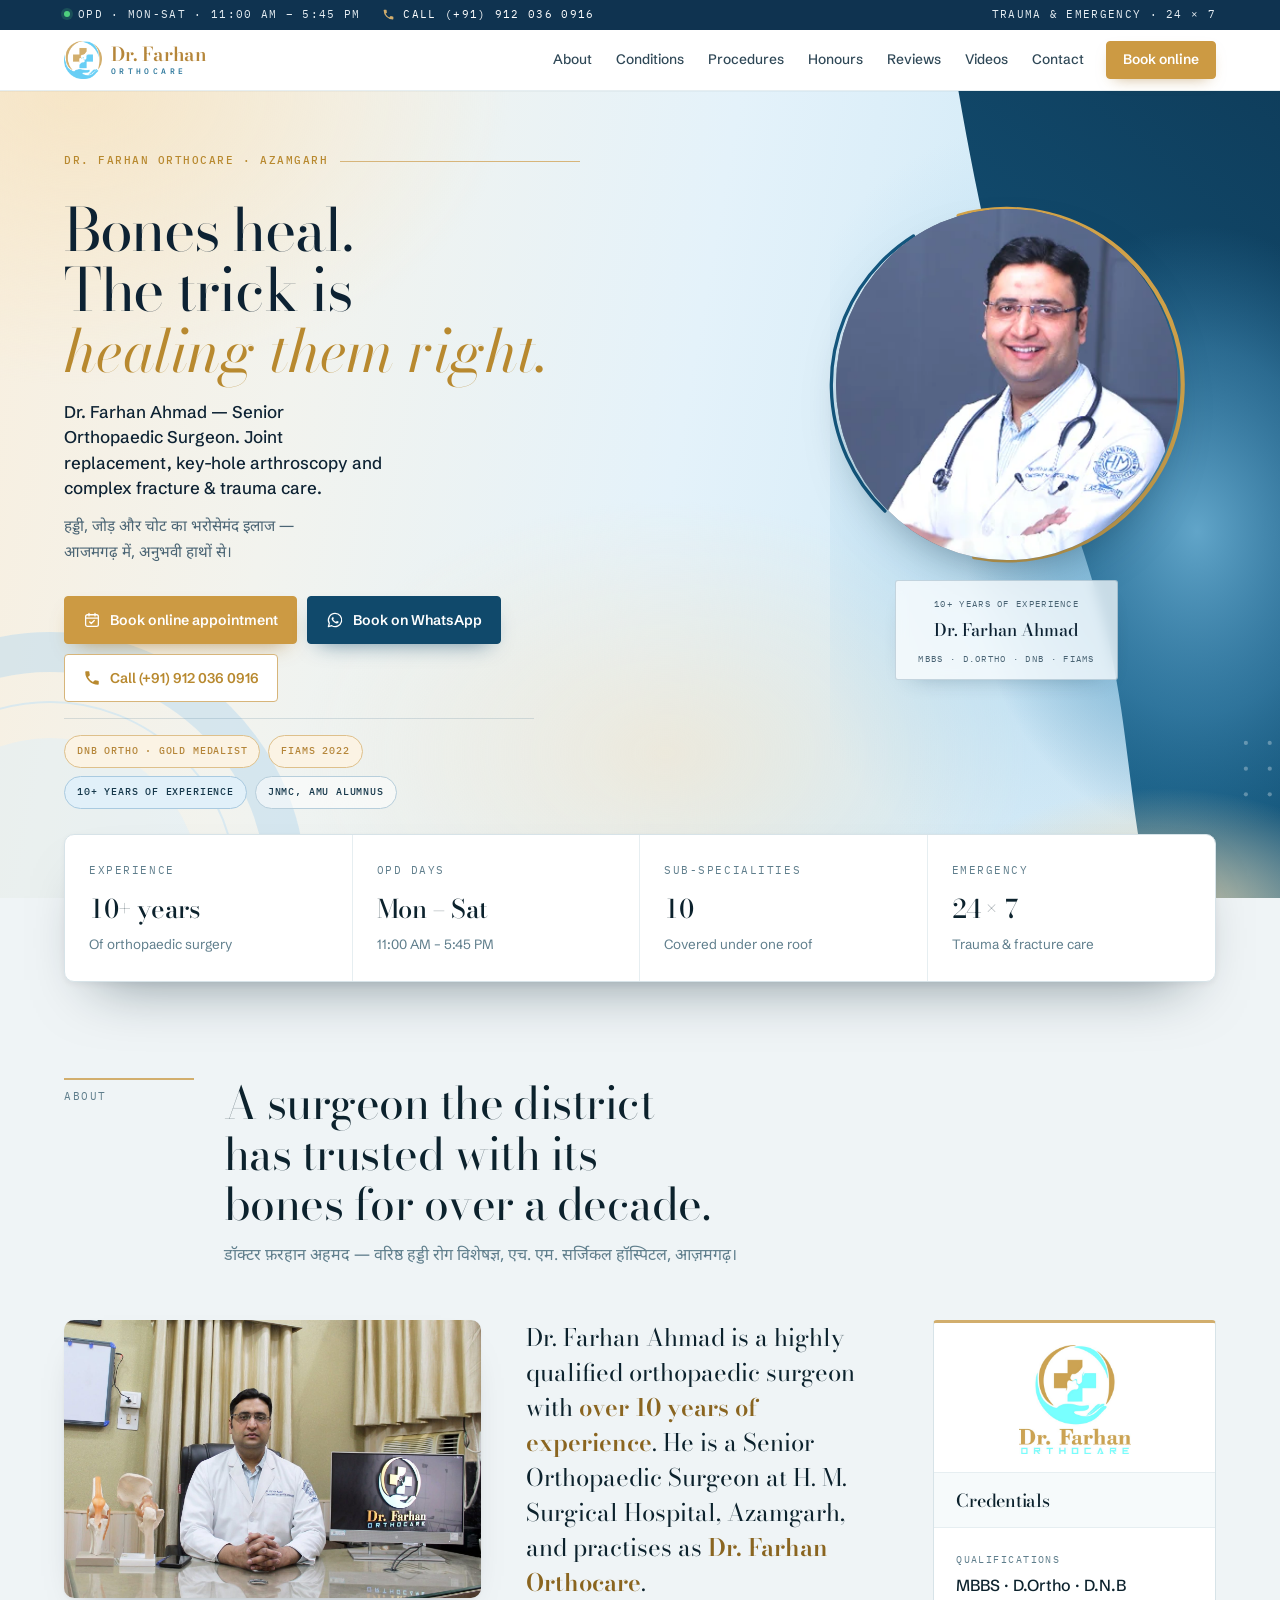
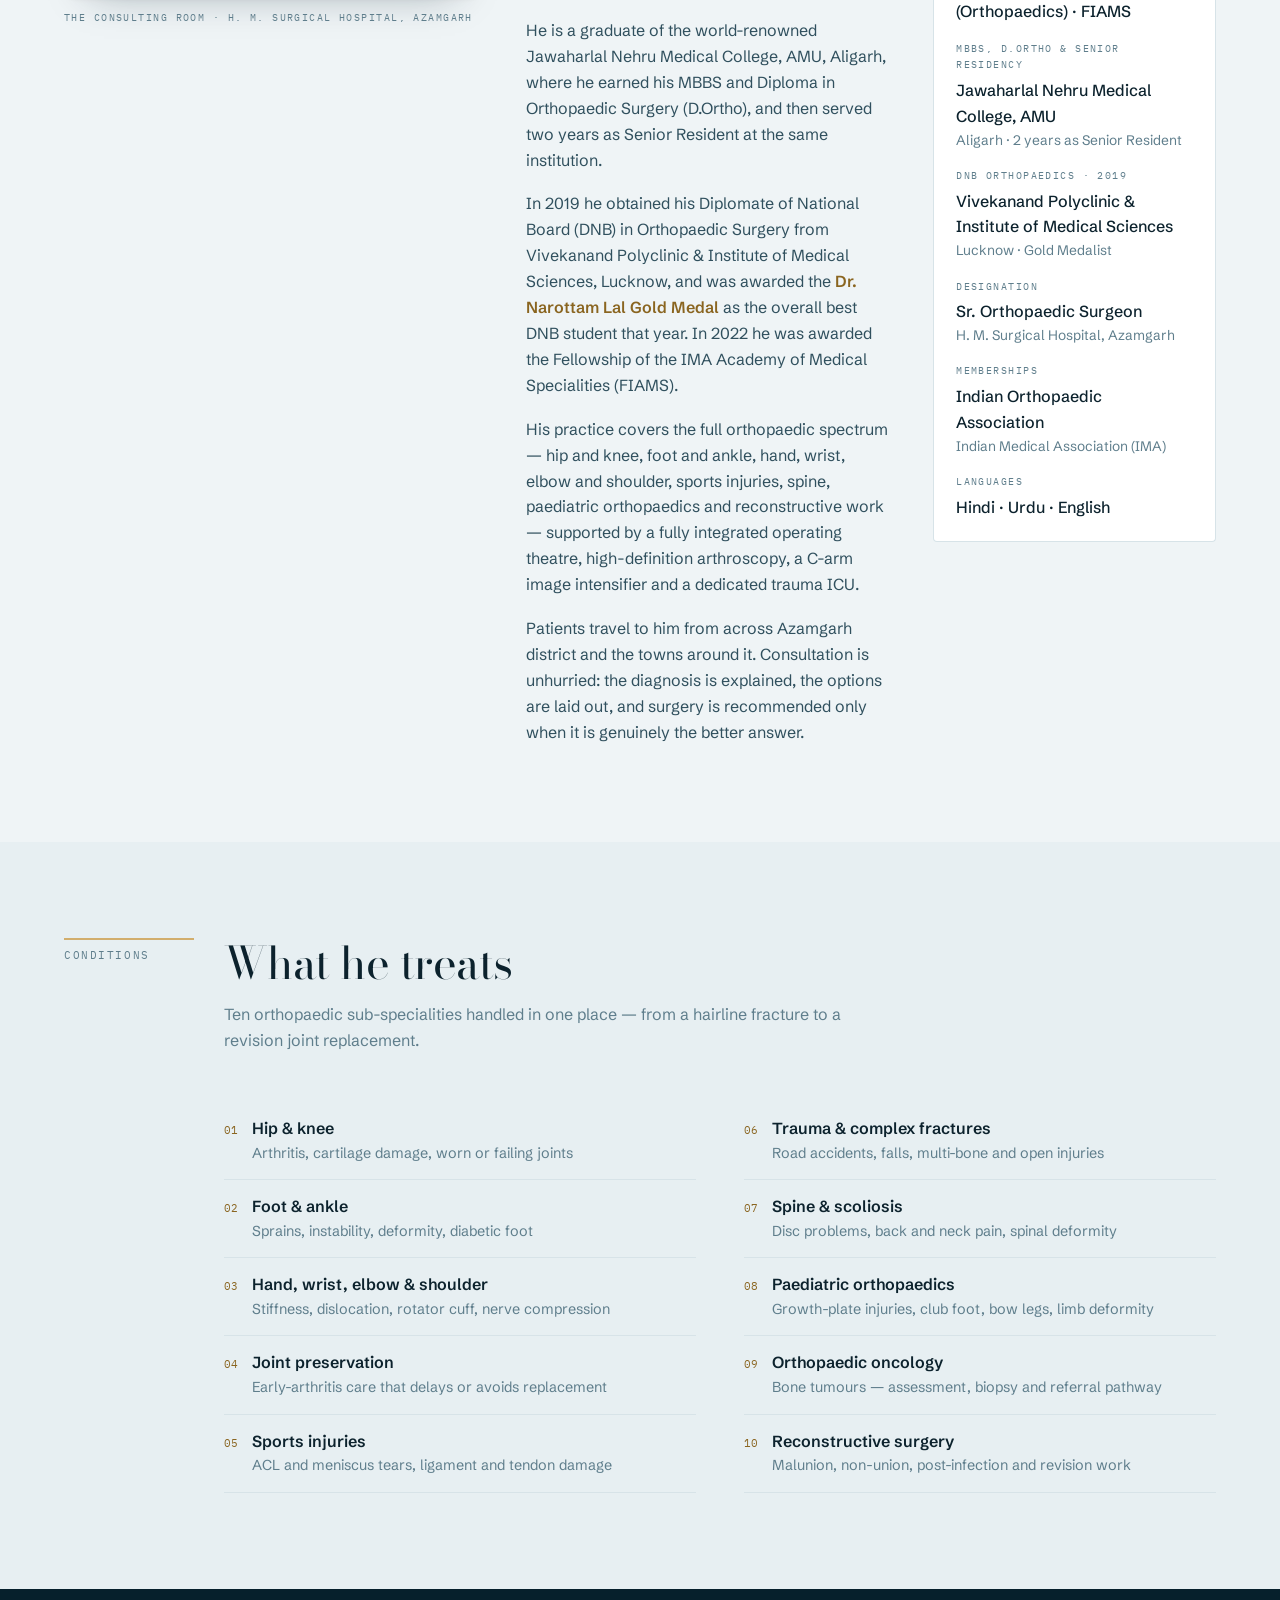
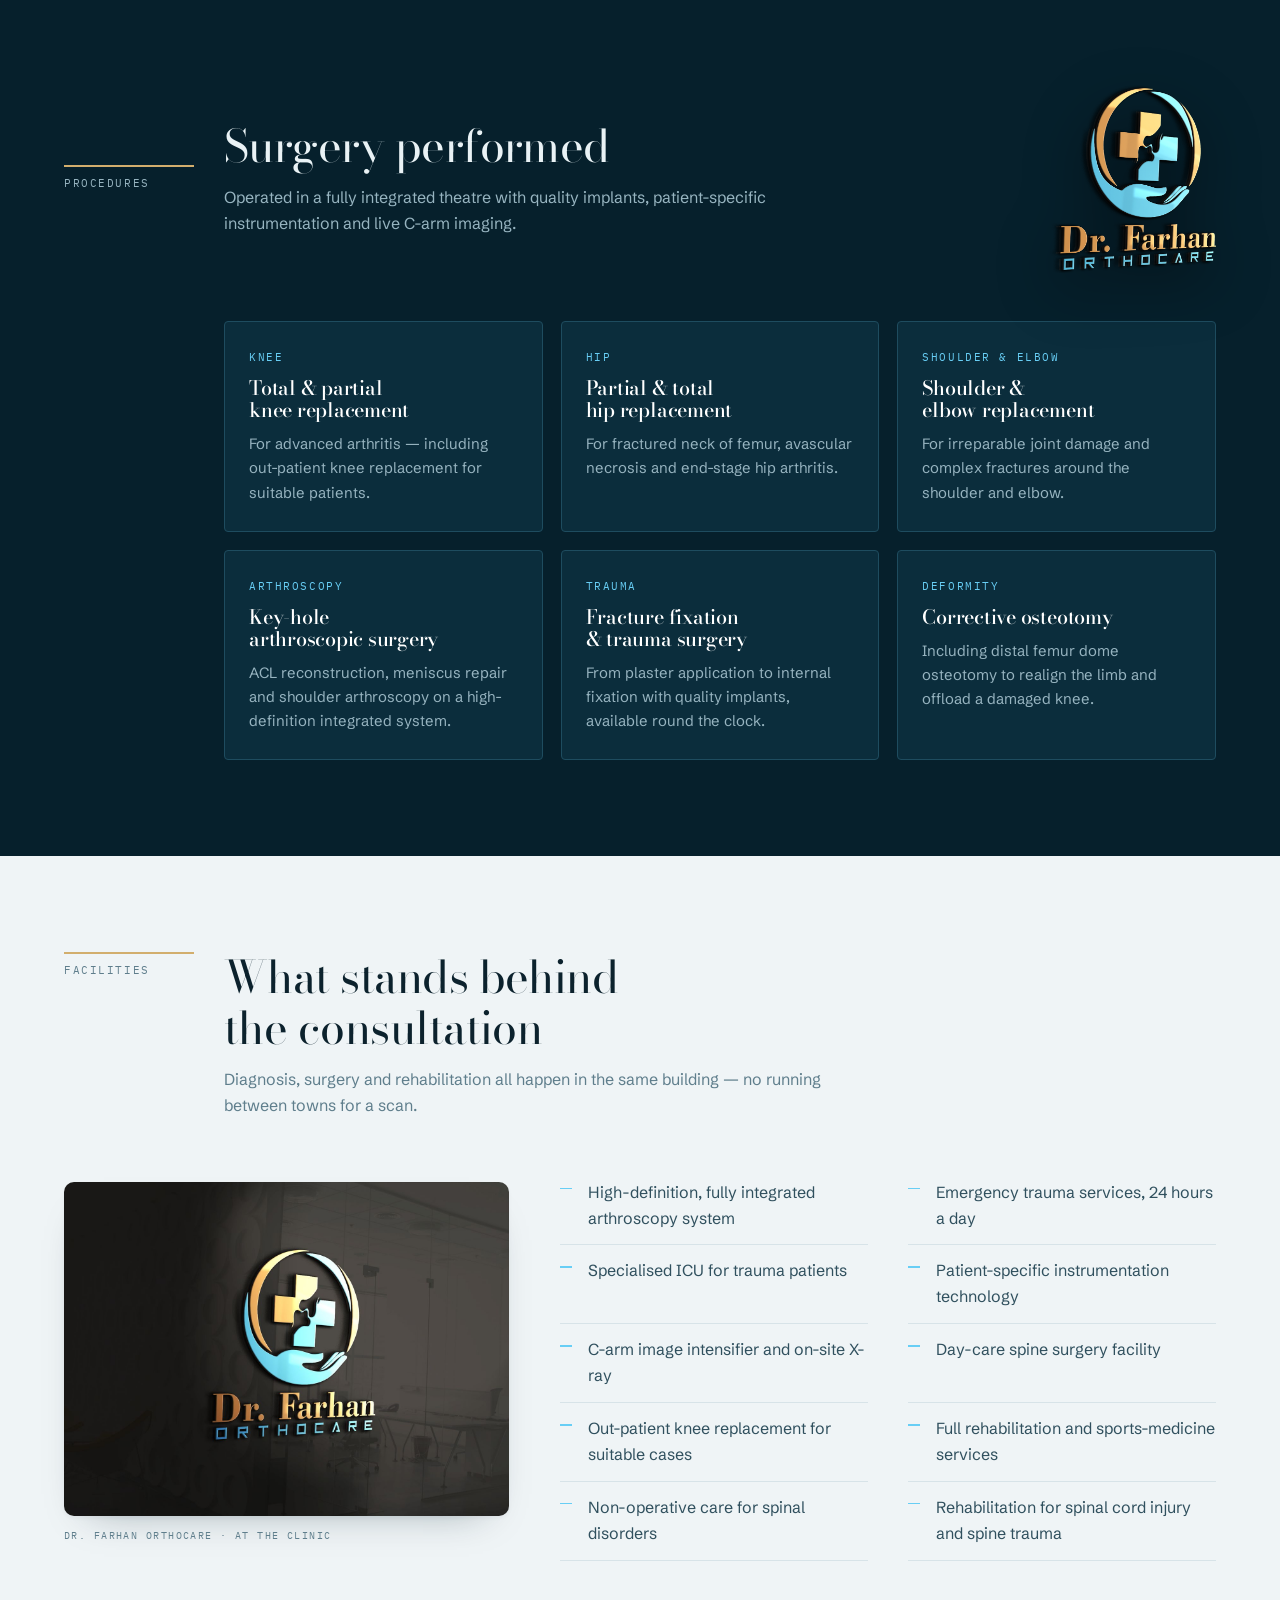
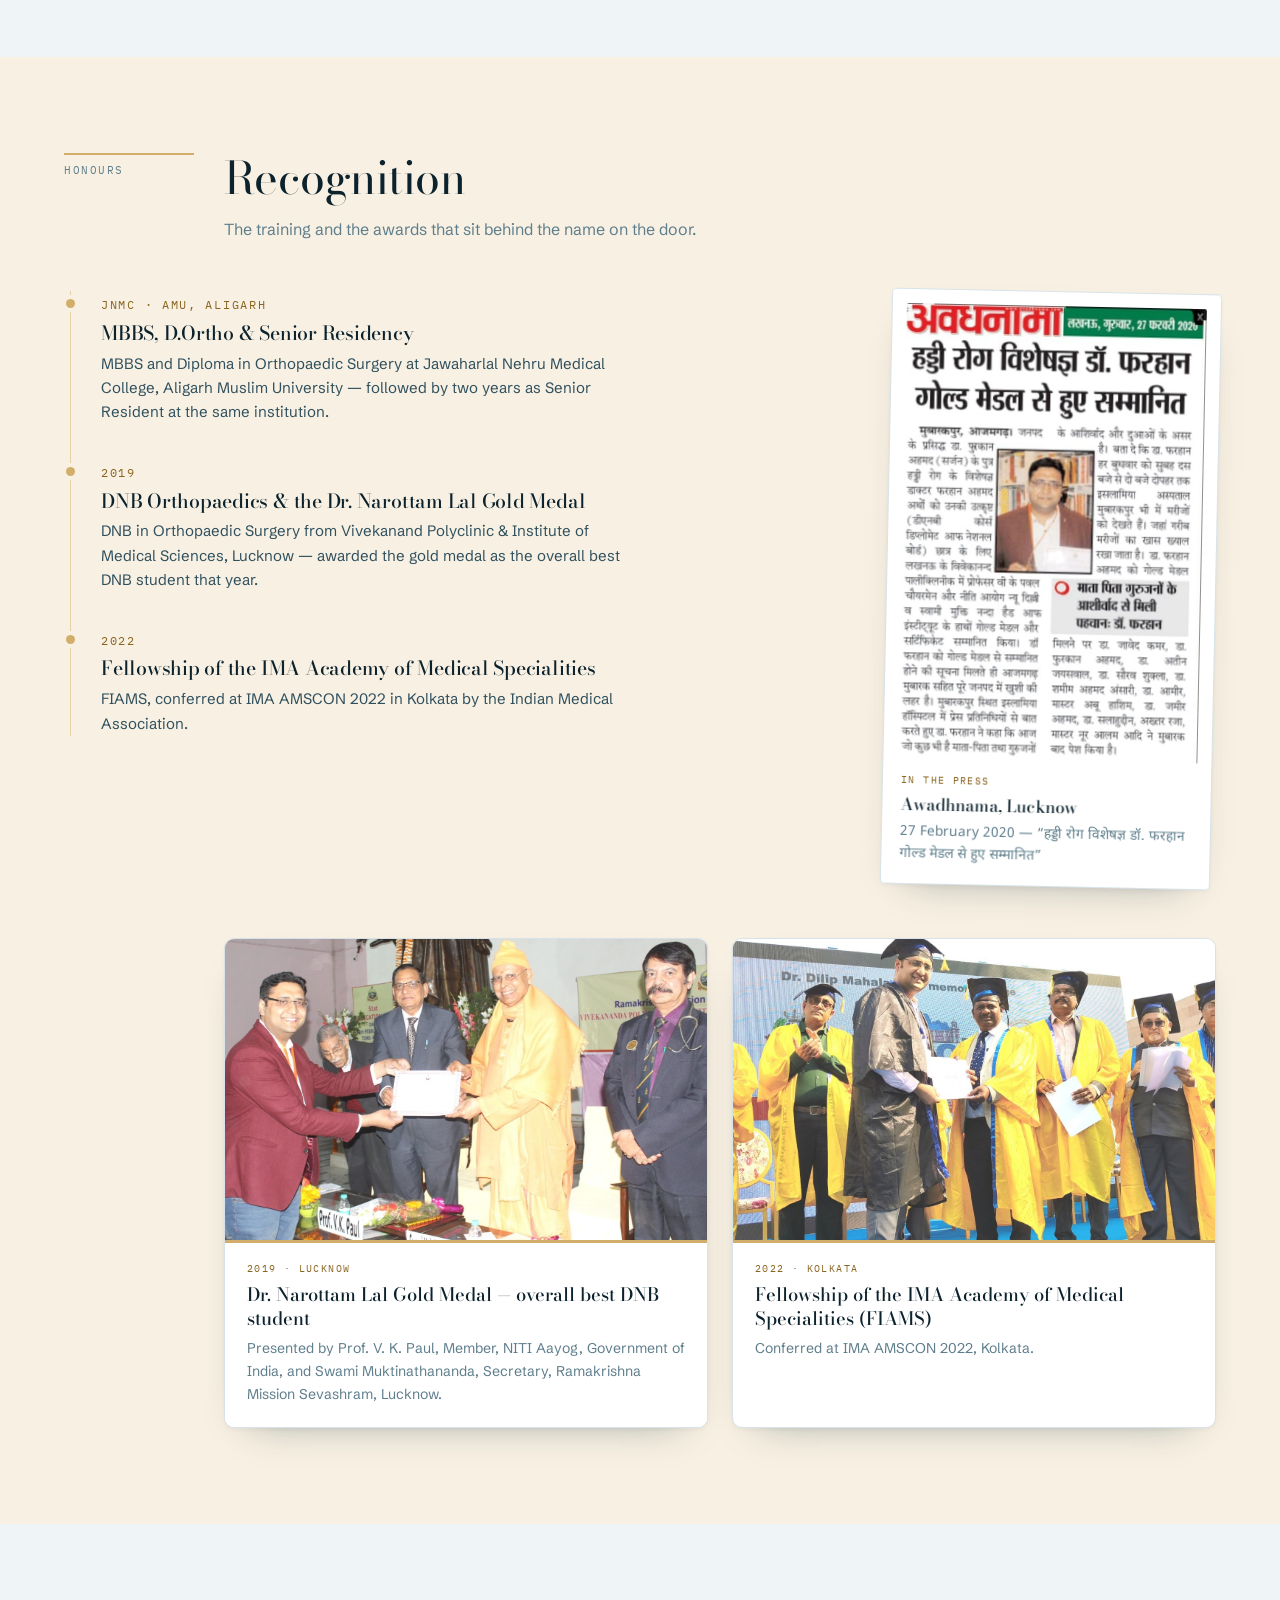
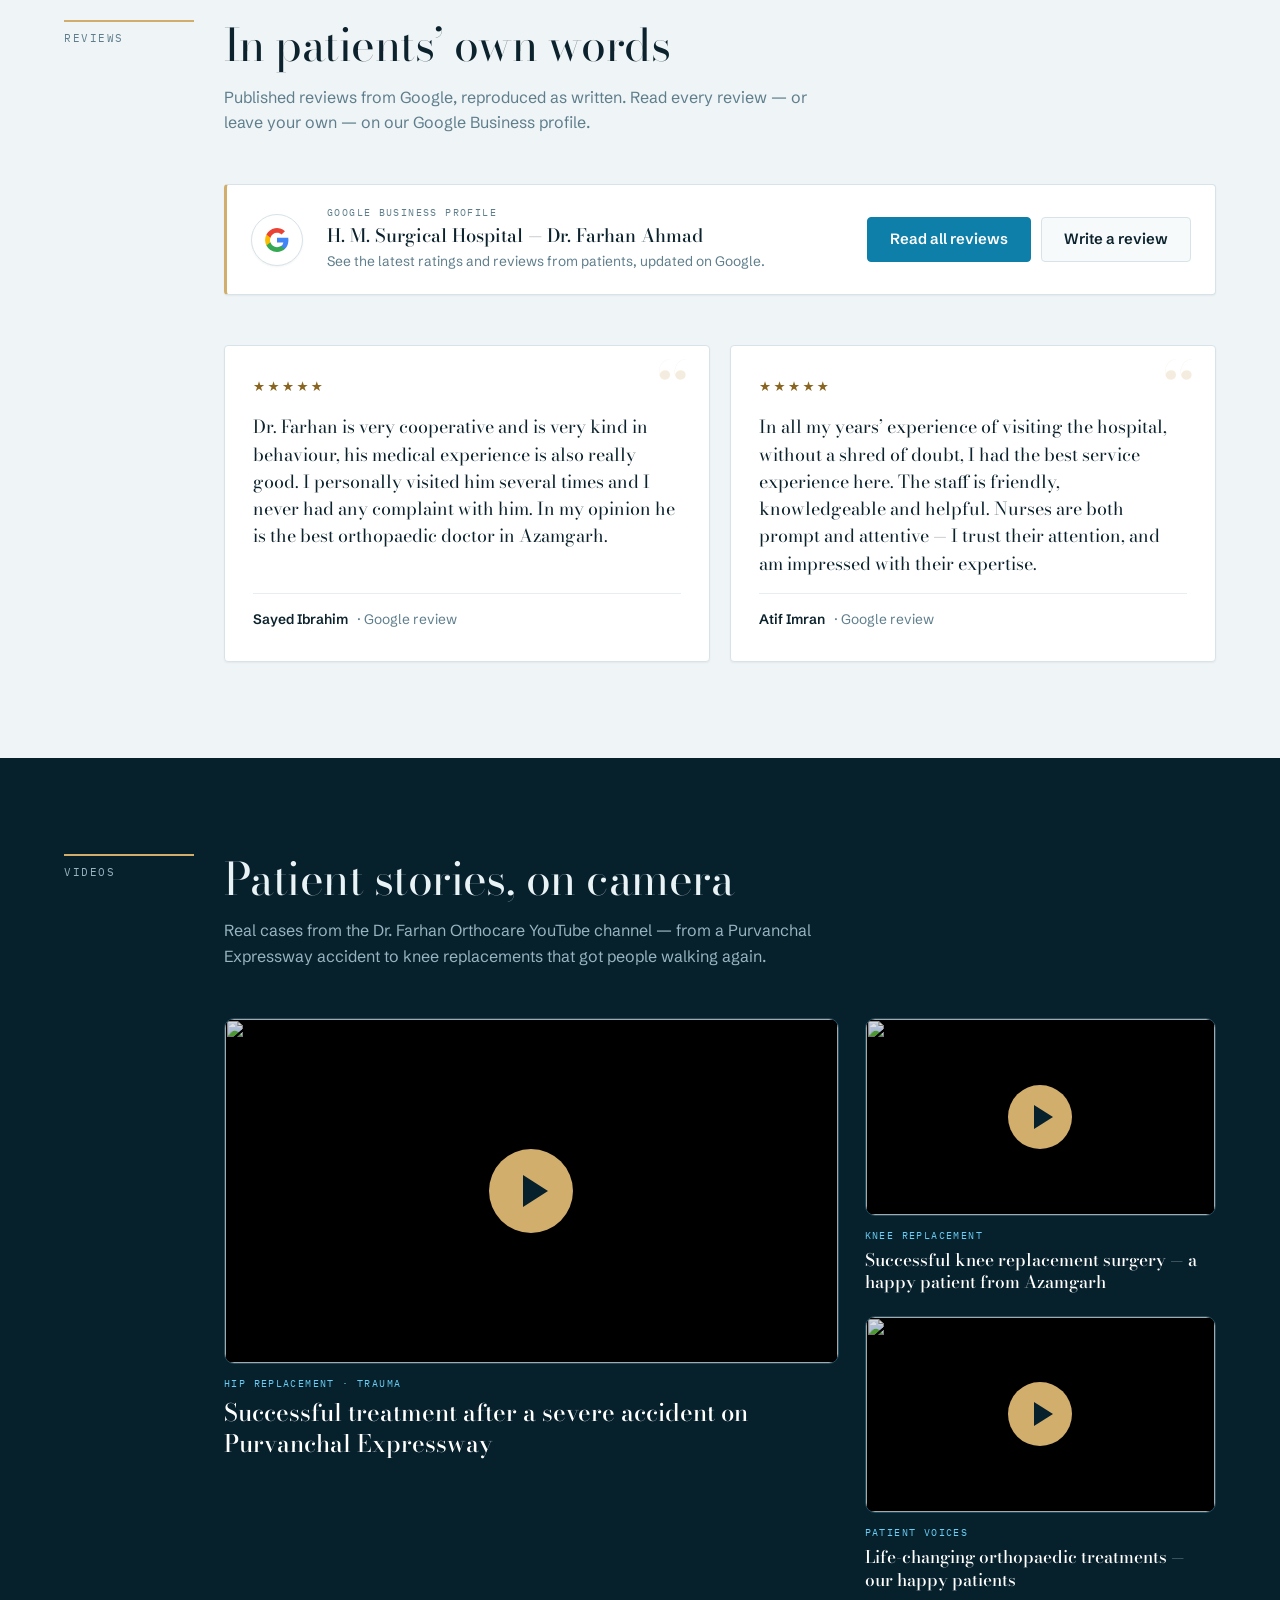
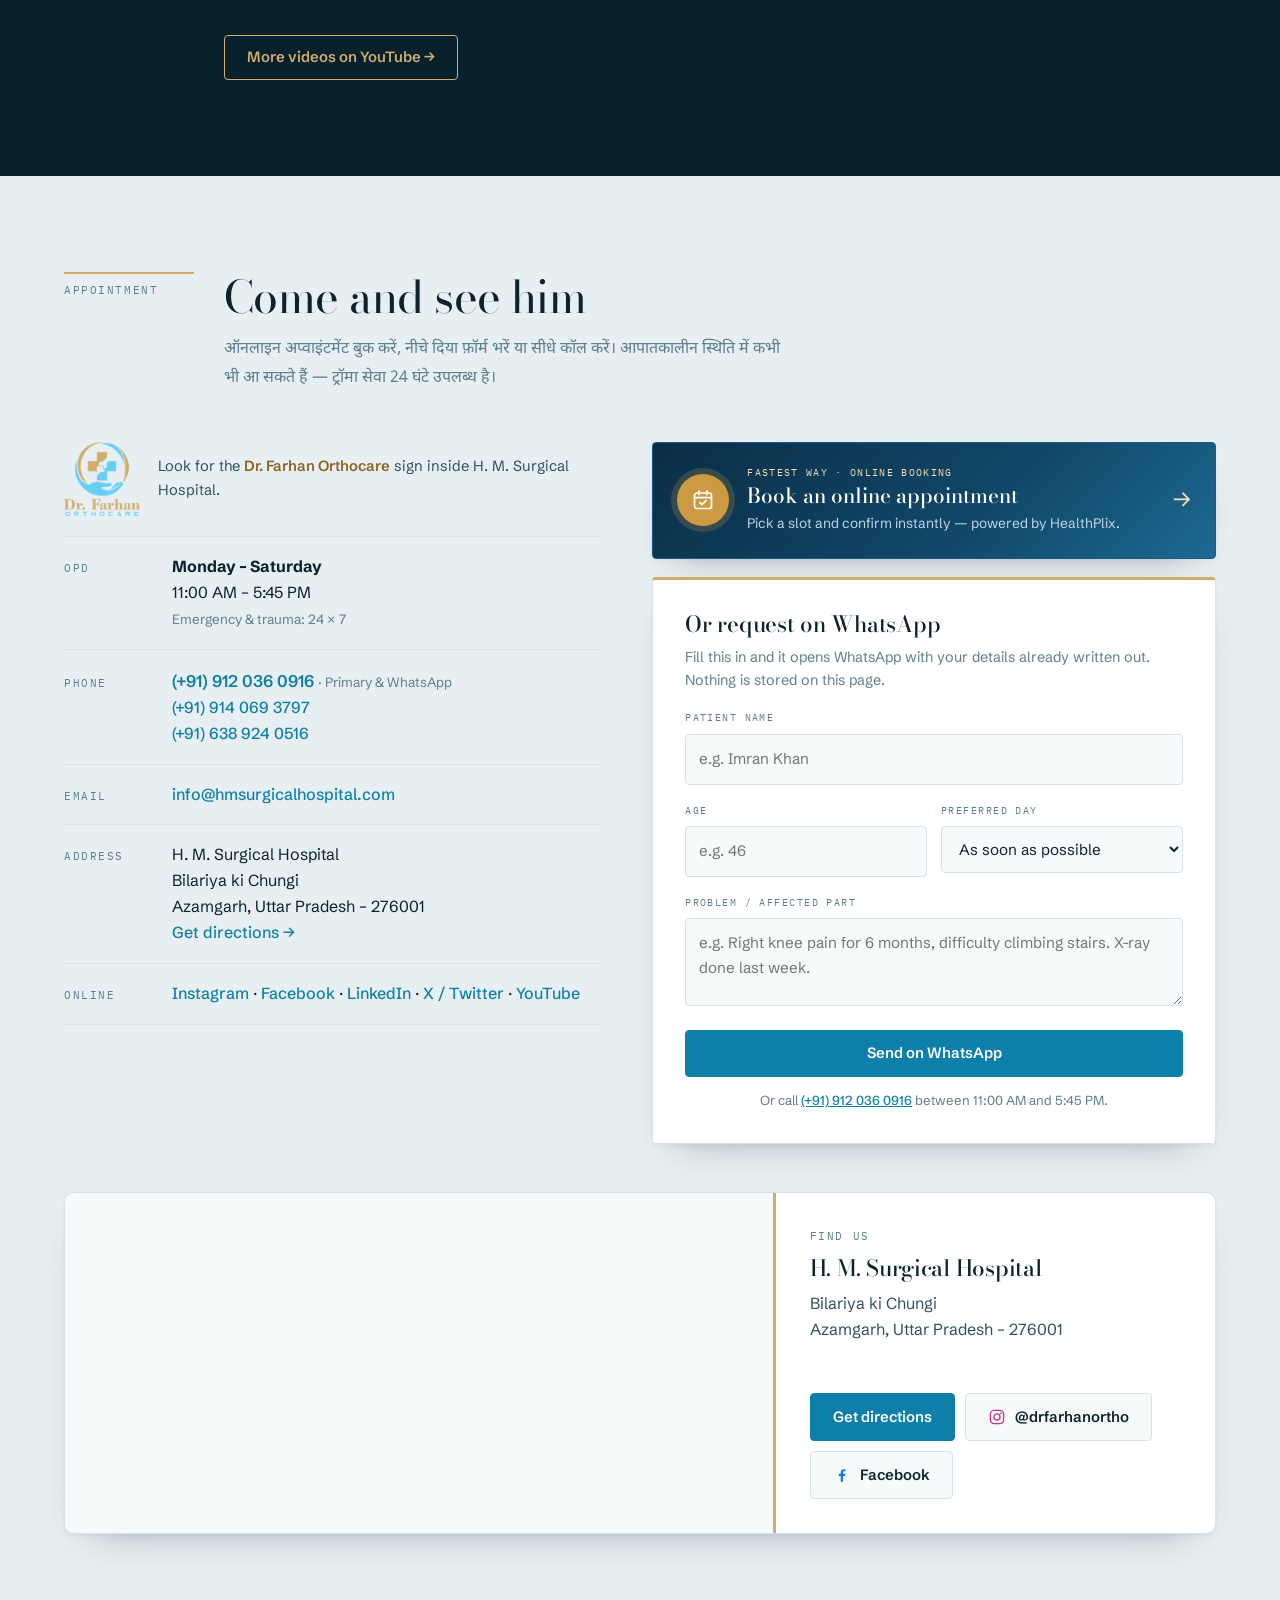
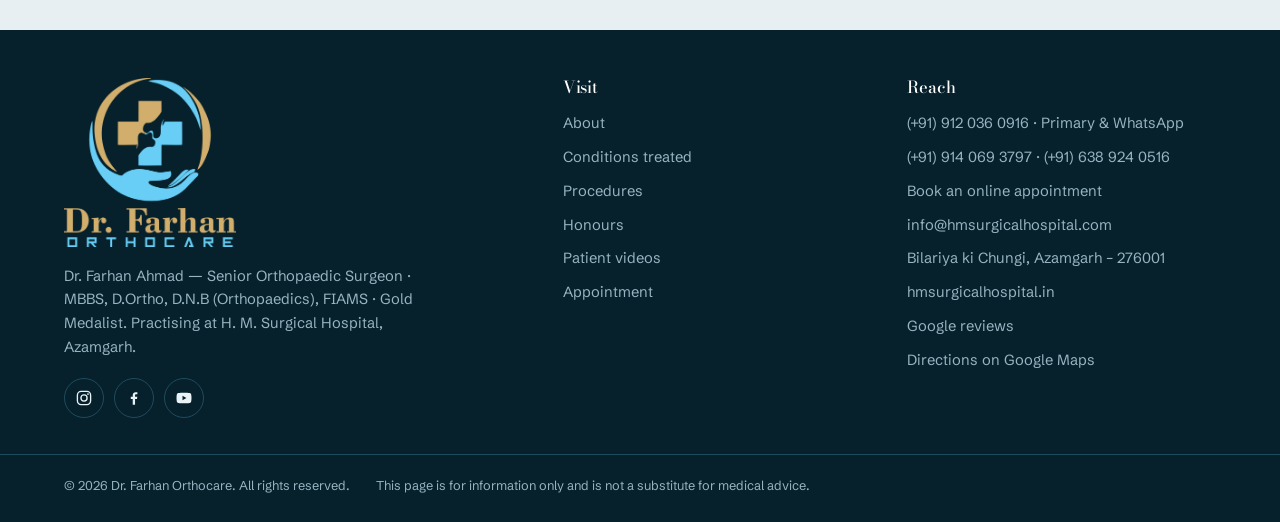
==== commit a4f8af00: "Apply client updates: online booking, new contact numbers, bio and award photos - Primary/WhatsApp n" ====
--- a/index.html
+++ b/index.html
@@ -3,7 +3,7 @@
 <head>
 <meta charset="utf-8">
 <meta name="viewport" content="width=device-width, initial-scale=1, viewport-fit=cover">
-<meta name="description" content="Dr. Farhan Orthocare — Dr. Farhan Ahmad, Senior Orthopaedic Surgeon in Azamgarh. DNB Orthopaedics (Gold Medalist). Joint replacement, arthroscopy, trauma and complex fracture care at H. M. Surgical Hospital.">
+<meta name="description" content="Dr. Farhan Orthocare — Dr. Farhan Ahmad, Senior Orthopaedic Surgeon in Azamgarh. MBBS, D.Ortho, DNB (Orthopaedics), FIAMS — Gold Medalist with 10+ years of experience. Book online or on WhatsApp. Joint replacement, arthroscopy, trauma and complex fracture care at H. M. Surgical Hospital.">
 <link rel="icon" href="assets/favicon-180.png">
 <link rel="apple-touch-icon" href="assets/favicon-180.png">
 <!--ARTIFACT-START-->
@@ -21,7 +21,7 @@
 <div class="topbar">
   <div class="wrap">
     <span class="mono"><span class="dot"></span>OPD · Mon-Sat · 11:00 AM – 5:45 PM</span>
-    <a class="mono" href="tel:+919140693797"><svg viewBox="0 0 24 24" aria-hidden="true" focusable="false"><path fill="currentColor" d="M6.6 10.8a15.1 15.1 0 0 0 6.6 6.6l2.2-2.2a1 1 0 0 1 1-.25 11.4 11.4 0 0 0 3.6.57 1 1 0 0 1 1 1V20a1 1 0 0 1-1 1A17 17 0 0 1 3 4a1 1 0 0 1 1-1h3.5a1 1 0 0 1 1 1c0 1.25.2 2.45.57 3.57a1 1 0 0 1-.25 1z"/></svg>Call (+91) 914 069 3797</a>
+    <a class="mono" href="tel:+919120360916"><svg viewBox="0 0 24 24" aria-hidden="true" focusable="false"><path fill="currentColor" d="M6.6 10.8a15.1 15.1 0 0 0 6.6 6.6l2.2-2.2a1 1 0 0 1 1-.25 11.4 11.4 0 0 0 3.6.57 1 1 0 0 1 1 1V20a1 1 0 0 1-1 1A17 17 0 0 1 3 4a1 1 0 0 1 1-1h3.5a1 1 0 0 1 1 1c0 1.25.2 2.45.57 3.57a1 1 0 0 1-.25 1z"/></svg>Call (+91) 912 036 0916</a>
     <span class="mono pushr">Trauma &amp; emergency · 24 × 7</span>
   </div>
 </div>
@@ -42,7 +42,7 @@
       <a href="#videos">Videos</a>
       <a href="#contact">Contact</a>
     </nav>
-    <a class="btn btn-gold head-cta" href="#contact">Book an appointment</a>
+    <a class="btn btn-gold head-cta" href="https://book.healthplix.com/dr-farhan-ahmad-azamgarh-azamgarh/17143" target="_blank" rel="noopener">Book online</a>
   </div>
 </header>
 
@@ -99,14 +99,15 @@
       <p class="role">Dr. Farhan Ahmad — Senior Orthopaedic Surgeon. Joint replacement, key-hole arthroscopy and complex fracture &amp; trauma care.</p>
       <p class="hi hero-hi">हड्डी, जोड़ और चोट का भरोसेमंद इलाज — आजमगढ़ में, अनुभवी हाथों से।</p>
       <div class="cta-row">
-        <a class="btn btn-wa" id="heroWa" href="https://wa.me/919140693797" target="_blank" rel="noopener"><svg viewBox="0 0 24 24" aria-hidden="true" focusable="false"><path fill="none" stroke="currentColor" stroke-width="1.7" stroke-linejoin="round" d="M12 3.2a8.8 8.8 0 0 0-7.6 13.2L3.2 20.8l4.5-1.2A8.8 8.8 0 1 0 12 3.2z"/><path fill="currentColor" d="M9.1 7.6c.2 0 .4 0 .5.4l.7 1.6c.1.2 0 .4-.1.6l-.5.6c-.1.1-.2.3 0 .5.4.7 1 1.4 1.6 1.9.6.5 1.2.8 1.8 1.1.2.1.4 0 .5-.1l.7-.8c.2-.2.3-.2.5-.1l1.6.8c.2.1.4.2.4.3.1.3 0 1-.4 1.4-.4.5-1.2.9-2 .8-.8-.1-1.9-.4-3.2-1.2-1.6-1-2.7-2.4-3.2-3.3-.5-.9-.6-1.6-.5-2.1.1-.6.5-1.1.8-1.4.2-.2.4-.2.6-.2z"/></svg>Book on WhatsApp</a>
-        <a class="btn btn-call" href="tel:+919140693797"><svg viewBox="0 0 24 24" aria-hidden="true" focusable="false"><path fill="currentColor" d="M6.6 10.8a15.1 15.1 0 0 0 6.6 6.6l2.2-2.2a1 1 0 0 1 1-.25 11.4 11.4 0 0 0 3.6.57 1 1 0 0 1 1 1V20a1 1 0 0 1-1 1A17 17 0 0 1 3 4a1 1 0 0 1 1-1h3.5a1 1 0 0 1 1 1c0 1.25.2 2.45.57 3.57a1 1 0 0 1-.25 1z"/></svg>Call (+91) 914 069 3797</a>
+        <a class="btn btn-book" href="https://book.healthplix.com/dr-farhan-ahmad-azamgarh-azamgarh/17143" target="_blank" rel="noopener"><svg viewBox="0 0 24 24" aria-hidden="true" focusable="false"><rect x="3.5" y="5" width="17" height="15.5" rx="2.5" fill="none" stroke="currentColor" stroke-width="1.7"/><path d="M3.5 9.6h17M8 3.2v3.4M16 3.2v3.4" fill="none" stroke="currentColor" stroke-width="1.7" stroke-linecap="round"/><path d="m9 14.6 2 2 4-4" fill="none" stroke="currentColor" stroke-width="1.8" stroke-linecap="round" stroke-linejoin="round"/></svg>Book online appointment</a>
+        <a class="btn btn-wa" id="heroWa" href="https://wa.me/919120360916" target="_blank" rel="noopener"><svg viewBox="0 0 24 24" aria-hidden="true" focusable="false"><path fill="none" stroke="currentColor" stroke-width="1.7" stroke-linejoin="round" d="M12 3.2a8.8 8.8 0 0 0-7.6 13.2L3.2 20.8l4.5-1.2A8.8 8.8 0 1 0 12 3.2z"/><path fill="currentColor" d="M9.1 7.6c.2 0 .4 0 .5.4l.7 1.6c.1.2 0 .4-.1.6l-.5.6c-.1.1-.2.3 0 .5.4.7 1 1.4 1.6 1.9.6.5 1.2.8 1.8 1.1.2.1.4 0 .5-.1l.7-.8c.2-.2.3-.2.5-.1l1.6.8c.2.1.4.2.4.3.1.3 0 1-.4 1.4-.4.5-1.2.9-2 .8-.8-.1-1.9-.4-3.2-1.2-1.6-1-2.7-2.4-3.2-3.3-.5-.9-.6-1.6-.5-2.1.1-.6.5-1.1.8-1.4.2-.2.4-.2.6-.2z"/></svg>Book on WhatsApp</a>
+        <a class="btn btn-call" href="tel:+919120360916"><svg viewBox="0 0 24 24" aria-hidden="true" focusable="false"><path fill="currentColor" d="M6.6 10.8a15.1 15.1 0 0 0 6.6 6.6l2.2-2.2a1 1 0 0 1 1-.25 11.4 11.4 0 0 0 3.6.57 1 1 0 0 1 1 1V20a1 1 0 0 1-1 1A17 17 0 0 1 3 4a1 1 0 0 1 1-1h3.5a1 1 0 0 1 1 1c0 1.25.2 2.45.57 3.57a1 1 0 0 1-.25 1z"/></svg>Call (+91) 912 036 0916</a>
       </div>
       <ul class="chips">
         <li class="chip gold">DNB Ortho · Gold Medalist</li>
         <li class="chip gold">FIAMS 2022</li>
-        <li class="chip sky">13+ years in practice</li>
-        <li class="chip">IOA · IMA member</li>
+        <li class="chip sky">10+ years of experience</li>
+        <li class="chip">JNMC, AMU alumnus</li>
       </ul>
     </div>
 
@@ -120,9 +121,9 @@
              alt="Dr. Farhan Ahmad, orthopaedic surgeon, in a white coat with a stethoscope at H. M. Surgical Hospital, Azamgarh">
       </div>
       <figcaption class="seal">
-        <span class="mono">Practising since 2013</span>
+        <span class="mono">10+ years of experience</span>
         <b>Dr. Farhan Ahmad</b>
-        <span class="mono">MBBS · D.Ortho · DNB</span>
+        <span class="mono">MBBS · D.Ortho · DNB · FIAMS</span>
       </figcaption>
     </figure>
   </div>
@@ -131,7 +132,7 @@
 <!-- ============ lifted stats ============ -->
 <div class="wrap">
   <div class="stats">
-    <div class="stat"><span class="mono">Experience</span><b class="num">13+ years</b><small>In orthopaedic practice</small></div>
+    <div class="stat"><span class="mono">Experience</span><b class="num">10+ years</b><small>Of orthopaedic surgery</small></div>
     <div class="stat"><span class="mono">OPD days</span><b class="num">Mon – Sat</b><small>11:00 AM – 5:45 PM</small></div>
     <div class="stat"><span class="mono">Sub-specialities</span><b class="num">10</b><small>Covered under one roof</small></div>
     <div class="stat"><span class="mono">Emergency</span><b class="num">24 × 7</b><small>Trauma &amp; fracture care</small></div>
@@ -157,8 +158,9 @@
       </figure>
 
       <div class="prose">
-        <p class="lede">Dr. Farhan Ahmad is a Senior Orthopaedic Surgeon at H. M. Surgical Hospital, Azamgarh, where he leads the orthopaedics department’s joint replacement, arthroscopy and trauma work. He practises as <strong>Dr. Farhan Orthocare</strong>.</p>
-        <p>He completed his DNB in Orthopaedics at Vivekanand Polyclinic &amp; Institute of Medical Sciences, Lucknow, and was awarded the Dr. Narottam Lal Gold Medal as the overall best DNB student of his batch. In 2022 he was conferred the Fellowship of the IMA Academy of Medical Specialities at IMA AMSCON, Kolkata.</p>
+        <p class="lede">Dr. Farhan Ahmad is a highly qualified orthopaedic surgeon with <strong>over 10 years of experience</strong>. He is a Senior Orthopaedic Surgeon at H. M. Surgical Hospital, Azamgarh, and practises as <strong>Dr. Farhan Orthocare</strong>.</p>
+        <p>He is a graduate of the world-renowned Jawaharlal Nehru Medical College, AMU, Aligarh, where he earned his MBBS and Diploma in Orthopaedic Surgery (D.Ortho), and then served two years as Senior Resident at the same institution.</p>
+        <p>In 2019 he obtained his Diplomate of National Board (DNB) in Orthopaedic Surgery from Vivekanand Polyclinic &amp; Institute of Medical Sciences, Lucknow, and was awarded the <strong>Dr. Narottam Lal Gold Medal</strong> as the overall best DNB student that year. In 2022 he was awarded the Fellowship of the IMA Academy of Medical Specialities (FIAMS).</p>
         <p>His practice covers the full orthopaedic spectrum — hip and knee, foot and ankle, hand, wrist, elbow and shoulder, sports injuries, spine, paediatric orthopaedics and reconstructive work — supported by a fully integrated operating theatre, high-definition arthroscopy, a C-arm image intensifier and a dedicated trauma ICU.</p>
         <p>Patients travel to him from across Azamgarh district and the towns around it. Consultation is unhurried: the diagnosis is explained, the options are laid out, and surgery is recommended only when it is genuinely the better answer.</p>
       </div>
@@ -168,9 +170,11 @@
         <h3>Credentials</h3>
         <dl>
           <dt>Qualifications</dt>
-          <dd>MBBS · D. Ortho · DNB (Orthopaedics)</dd>
-          <dt>DNB training</dt>
-          <dd>Vivekanand Polyclinic &amp; Institute of Medical Sciences<small>Lucknow, Uttar Pradesh</small></dd>
+          <dd>MBBS · D.Ortho · D.N.B (Orthopaedics) · FIAMS</dd>
+          <dt>MBBS, D.Ortho &amp; Senior Residency</dt>
+          <dd>Jawaharlal Nehru Medical College, AMU<small>Aligarh · 2 years as Senior Resident</small></dd>
+          <dt>DNB Orthopaedics · 2019</dt>
+          <dd>Vivekanand Polyclinic &amp; Institute of Medical Sciences<small>Lucknow · Gold Medalist</small></dd>
           <dt>Designation</dt>
           <dd>Sr. Orthopaedic Surgeon<small>H. M. Surgical Hospital, Azamgarh</small></dd>
           <dt>Memberships</dt>
@@ -300,16 +304,21 @@
       <span class="rail mono">Honours</span>
       <div>
         <h2 class="sec-title">Recognition</h2>
-        <p class="sec-sub">Two awards that sit behind the name on the door.</p>
+        <p class="sec-sub">The training and the awards that sit behind the name on the door.</p>
       </div>
     </header>
 
     <div class="sec-body honours">
       <ol class="timeline">
         <li>
+          <span class="yr mono">JNMC · AMU, Aligarh</span>
+          <h3>MBBS, D.Ortho &amp; Senior Residency</h3>
+          <p>MBBS and Diploma in Orthopaedic Surgery at Jawaharlal Nehru Medical College, Aligarh Muslim University — followed by two years as Senior Resident at the same institution.</p>
+        </li>
+        <li>
           <span class="yr mono num">2019</span>
-          <h3>Dr. Narottam Lal Gold Medal</h3>
-          <p>Awarded for being the overall best DNB student of the batch — the distinction behind “DNB Ortho (Gold Medalist)”.</p>
+          <h3>DNB Orthopaedics &amp; the Dr. Narottam Lal Gold Medal</h3>
+          <p>DNB in Orthopaedic Surgery from Vivekanand Polyclinic &amp; Institute of Medical Sciences, Lucknow — awarded the gold medal as the overall best DNB student that year.</p>
         </li>
         <li>
           <span class="yr mono num">2022</span>
@@ -323,6 +332,29 @@
         <figcaption><span class="mono">In the press</span><b>Awadhnama, Lucknow</b><span class="soft">27 February 2020 — “हड्डी रोग विशेषज्ञ डॉ. फरहान गोल्ड मेडल से हुए सम्मानित”</span></figcaption>
       </figure>
     </div>
+
+    <div class="sec-body">
+      <div class="awards">
+        <figure class="award">
+          <img src="assets/photos/award-gold-medal-2019.jpg" width="1338" height="833" loading="lazy"
+               alt="Dr. Farhan Ahmad receiving the Dr. Narottam Lal Gold Medal certificate from Prof. V. K. Paul and Swami Muktinathananda in Lucknow">
+          <figcaption>
+            <span class="mono num">2019 · Lucknow</span>
+            <b>Dr. Narottam Lal Gold Medal — overall best DNB student</b>
+            <span class="soft">Presented by Prof. V. K. Paul, Member, NITI Aayog, Government of India, and Swami Muktinathananda, Secretary, Ramakrishna Mission Sevashram, Lucknow.</span>
+          </figcaption>
+        </figure>
+        <figure class="award">
+          <img src="assets/photos/award-fiams-2022.jpg" width="1432" height="816" loading="lazy"
+               alt="Dr. Farhan Ahmad in convocation robes receiving the FIAMS fellowship certificate on stage at IMA AMSCON 2022, Kolkata">
+          <figcaption>
+            <span class="mono num">2022 · Kolkata</span>
+            <b>Fellowship of the IMA Academy of Medical Specialities (FIAMS)</b>
+            <span class="soft">Conferred at IMA AMSCON 2022, Kolkata.</span>
+          </figcaption>
+        </figure>
+      </div>
+    </div>
   </div>
 </section>
 
@@ -333,11 +365,25 @@
       <span class="rail mono">Reviews</span>
       <div>
         <h2 class="sec-title">In patients’ own words</h2>
-        <p class="sec-sub">Published reviews from Google, reproduced as written.</p>
+        <p class="sec-sub">Published reviews from Google, reproduced as written. Read every review — or leave your own — on our Google Business profile.</p>
       </div>
     </header>
 
     <div class="sec-body">
+      <div class="gmb">
+        <span class="gmb-logo" aria-hidden="true">
+          <svg viewBox="0 0 48 48" focusable="false"><path fill="#4285F4" d="M45.1 24.5c0-1.6-.1-3.1-.4-4.5H24v8.5h11.8a10.1 10.1 0 0 1-4.4 6.6v5.5h7.1c4.2-3.9 6.6-9.6 6.6-16.1z"/><path fill="#34A853" d="M24 46c5.9 0 10.9-2 14.5-5.3l-7.1-5.5c-2 1.3-4.5 2.1-7.4 2.1-5.7 0-10.5-3.8-12.2-9H4.5v5.7A22 22 0 0 0 24 46z"/><path fill="#FBBC05" d="M11.8 28.3a13.2 13.2 0 0 1 0-8.6V14H4.5a22 22 0 0 0 0 20z"/><path fill="#EA4335" d="M24 10.7c3.2 0 6.1 1.1 8.4 3.3l6.3-6.3A21.9 21.9 0 0 0 4.5 14l7.3 5.7c1.7-5.2 6.5-9 12.2-9z"/></svg>
+        </span>
+        <div class="gmb-txt">
+          <span class="mono">Google Business profile</span>
+          <b>H. M. Surgical Hospital — Dr. Farhan Ahmad</b>
+          <span class="gmb-note">See the latest ratings and reviews from patients, updated on Google.</span>
+        </div>
+        <div class="gmb-actions">
+          <a class="btn btn-primary" href="https://share.google/SyBAVjfbt5KbmAFKr" target="_blank" rel="noopener">Read all reviews</a>
+          <a class="btn btn-ghost" href="https://share.google/SyBAVjfbt5KbmAFKr" target="_blank" rel="noopener">Write a review</a>
+        </div>
+      </div>
       <div class="quotes">
         <figure class="quote">
           <p class="stars" aria-label="Rated five out of five">★★★★★</p>
@@ -401,7 +447,7 @@
       <span class="rail mono">Appointment</span>
       <div>
         <h2 class="sec-title">Come and see him</h2>
-        <p class="sec-sub hi">अप्वाइंटमेंट के लिए नीचे दिया फ़ॉर्म भरें या सीधे कॉल करें। आपातकालीन स्थिति में कभी भी आ सकते हैं — ट्रॉमा सेवा 24 घंटे उपलब्ध है।</p>
+        <p class="sec-sub hi">ऑनलाइन अप्वाइंटमेंट बुक करें, नीचे दिया फ़ॉर्म भरें या सीधे कॉल करें। आपातकालीन स्थिति में कभी भी आ सकते हैं — ट्रॉमा सेवा 24 घंटे उपलब्ध है।</p>
       </div>
     </header>
 
@@ -418,8 +464,8 @@
         <div class="detail">
           <span class="mono">Phone</span>
           <p>
+            <a class="primary-no" href="tel:+919120360916">(+91) 912 036 0916</a> <span class="soft">· Primary &amp; WhatsApp</span><br>
             <a href="tel:+919140693797">(+91) 914 069 3797</a><br>
-            <a href="tel:+918960853985">(+91) 896 085 3985</a><br>
             <a href="tel:+916389240516">(+91) 638 924 0516</a>
           </p>
         </div>
@@ -429,14 +475,14 @@
         </div>
         <div class="detail">
           <span class="mono">Address</span>
-          <p>H. M. Surgical Hospital<br>Bilariya ki Chungi, Namdarpur<br>Azamgarh, Uttar Pradesh – 276001<br>
-            <a href="https://maps.app.goo.gl/9isyHTKzhjPKnX6m6" target="_blank" rel="noopener">Get directions →</a></p>
+          <p>H. M. Surgical Hospital<br>Bilariya ki Chungi<br>Azamgarh, Uttar Pradesh – 276001<br>
+            <a href="https://www.google.com/maps/dir//Dr.+Farhan+Ahmad,+H.M,+Surgical+Hospital,+Bilaria+ki+Chungi,+Mukeriganj,+Azamgarh,+Uttar+Pradesh+276001/@26.0810574,83.1756179,15z/data=!4m8!4m7!1m0!1m5!1m1!1s0x3991a35186bac581:0x12dcf54021cce35a!2m2!1d83.1862445!2d26.0800082?entry=ttu&amp;g_ep=EgoyMDI2MTAwNS4wIKXMDSoASAFQAw%3D%3D" target="_blank" rel="noopener">Get directions →</a></p>
         </div>
         <div class="detail">
           <span class="mono">Online</span>
           <p>
-            <a href="https://www.instagram.com/hmsurgical_hospital/" target="_blank" rel="noopener">Instagram</a> ·
-            <a href="https://www.facebook.com/DRFARHANORTHOCARE" target="_blank" rel="noopener">Facebook</a> ·
+            <a href="https://www.instagram.com/drfarhanortho/" target="_blank" rel="noopener">Instagram</a> ·
+            <a href="https://www.facebook.com/profile.php?id=61594090735396" target="_blank" rel="noopener">Facebook</a> ·
             <a href="https://www.linkedin.com/in/dr-farhan-ahmad-51115115/" target="_blank" rel="noopener">LinkedIn</a> ·
             <a href="https://twitter.com/farhan061" target="_blank" rel="noopener">X / Twitter</a> ·
             <a href="https://www.youtube.com/user/farhan061/videos" target="_blank" rel="noopener">YouTube</a>
@@ -444,8 +490,19 @@
         </div>
       </div>
 
+      <div class="booking">
+        <a class="book-card" href="https://book.healthplix.com/dr-farhan-ahmad-azamgarh-azamgarh/17143" target="_blank" rel="noopener">
+          <span class="book-ic" aria-hidden="true"><svg viewBox="0 0 24 24" focusable="false"><rect x="3.5" y="5" width="17" height="15.5" rx="2.5" fill="none" stroke="currentColor" stroke-width="1.7"/><path d="M3.5 9.6h17M8 3.2v3.4M16 3.2v3.4" fill="none" stroke="currentColor" stroke-width="1.7" stroke-linecap="round"/><path d="m9 14.6 2 2 4-4" fill="none" stroke="currentColor" stroke-width="1.8" stroke-linecap="round" stroke-linejoin="round"/></svg></span>
+          <span class="book-txt">
+            <span class="mono">Fastest way · Online booking</span>
+            <b>Book an online appointment</b>
+            <small>Pick a slot and confirm instantly — powered by HealthPlix.</small>
+          </span>
+          <span class="book-go" aria-hidden="true">→</span>
+        </a>
+
       <div class="form">
-        <h3>Request an appointment</h3>
+        <h3>Or request on WhatsApp</h3>
         <p class="form-intro">Fill this in and it opens WhatsApp with your details already written out. Nothing is stored on this page.</p>
 
         <div class="field">
@@ -473,26 +530,30 @@
           <textarea id="f-issue" name="issue" placeholder="e.g. Right knee pain for 6 months, difficulty climbing stairs. X-ray done last week."></textarea>
         </div>
 
-        <a class="btn btn-primary btn-block" id="waSend" href="https://wa.me/919140693797" target="_blank" rel="noopener">Send on WhatsApp</a>
-        <p class="form-note">Or call <a href="tel:+919140693797">(+91) 914 069 3797</a> between 11:00 AM and 5:45 PM.</p>
+        <a class="btn btn-primary btn-block" id="waSend" href="https://wa.me/919120360916" target="_blank" rel="noopener">Send on WhatsApp</a>
+        <p class="form-note">Or call <a href="tel:+919120360916">(+91) 912 036 0916</a> between 11:00 AM and 5:45 PM.</p>
+      </div>
       </div>
     </div>
 
     <div class="map-card">
       <div class="map-frame">
         <iframe title="Map showing H. M. Surgical Hospital, Bilariya ki Chungi, Azamgarh"
-          src="https://www.google.com/maps?q=H.+M.+Surgical+Hospital,+Bilariya+ki+Chungi,+Namdarpur,+Azamgarh,+Uttar+Pradesh+276001&amp;z=16&amp;output=embed"
+          src="https://www.google.com/maps?q=26.0800082,83.1862445&amp;z=16&amp;output=embed"
           loading="lazy" referrerpolicy="no-referrer-when-downgrade" allowfullscreen></iframe>
       </div>
       <div class="map-info">
         <span class="mono">Find us</span>
         <h3>H. M. Surgical Hospital</h3>
-        <p>Bilariya ki Chungi, Namdarpur<br>Azamgarh, Uttar Pradesh – 276001</p>
+        <p>Bilariya ki Chungi<br>Azamgarh, Uttar Pradesh – 276001</p>
         <div class="map-actions">
-          <a class="btn btn-primary" href="https://maps.app.goo.gl/9isyHTKzhjPKnX6m6" target="_blank" rel="noopener">Get directions</a>
-          <a class="btn btn-ig" href="https://www.instagram.com/hmsurgical_hospital/" target="_blank" rel="noopener">
+          <a class="btn btn-primary" href="https://www.google.com/maps/dir//Dr.+Farhan+Ahmad,+H.M,+Surgical+Hospital,+Bilaria+ki+Chungi,+Mukeriganj,+Azamgarh,+Uttar+Pradesh+276001/@26.0810574,83.1756179,15z/data=!4m8!4m7!1m0!1m5!1m1!1s0x3991a35186bac581:0x12dcf54021cce35a!2m2!1d83.1862445!2d26.0800082?entry=ttu&amp;g_ep=EgoyMDI2MTAwNS4wIKXMDSoASAFQAw%3D%3D" target="_blank" rel="noopener">Get directions</a>
+          <a class="btn btn-ig" href="https://www.instagram.com/drfarhanortho/" target="_blank" rel="noopener">
             <svg viewBox="0 0 24 24" aria-hidden="true" focusable="false"><rect x="3.2" y="3.2" width="17.6" height="17.6" rx="5" fill="none" stroke="currentColor" stroke-width="1.8"/><circle cx="12" cy="12" r="4.1" fill="none" stroke="currentColor" stroke-width="1.8"/><circle cx="17.3" cy="6.7" r="1.2" fill="currentColor"/></svg>
-            @hmsurgical_hospital</a>
+            @drfarhanortho</a>
+          <a class="btn btn-fb" href="https://www.facebook.com/profile.php?id=61594090735396" target="_blank" rel="noopener">
+            <svg viewBox="0 0 24 24" aria-hidden="true" focusable="false"><path fill="currentColor" d="M13.4 21v-7.6h2.6l.4-3h-3V8.5c0-.9.3-1.5 1.5-1.5h1.6V4.3c-.3 0-1.2-.1-2.3-.1-2.3 0-3.9 1.4-3.9 4v2.2H7.7v3h2.6V21z"/></svg>
+            Facebook</a>
         </div>
       </div>
     </div>
@@ -506,7 +567,12 @@
   <div class="wrap foot-grid">
     <div>
       <img class="foot-logo" src="assets/logo-full.png" alt="Dr. Farhan Orthocare" width="760" height="743">
-      <p>Dr. Farhan Ahmad — Senior Orthopaedic Surgeon · DNB Orthopaedics (Gold Medalist) · FIAMS. Practising at H. M. Surgical Hospital, Azamgarh.</p>
+      <p>Dr. Farhan Ahmad — Senior Orthopaedic Surgeon · MBBS, D.Ortho, D.N.B (Orthopaedics), FIAMS · Gold Medalist. Practising at H. M. Surgical Hospital, Azamgarh.</p>
+      <div class="socials">
+        <a href="https://www.instagram.com/drfarhanortho/" target="_blank" rel="noopener" aria-label="Instagram · @drfarhanortho"><svg viewBox="0 0 24 24" aria-hidden="true" focusable="false"><rect x="3.2" y="3.2" width="17.6" height="17.6" rx="5" fill="none" stroke="currentColor" stroke-width="1.8"/><circle cx="12" cy="12" r="4.1" fill="none" stroke="currentColor" stroke-width="1.8"/><circle cx="17.3" cy="6.7" r="1.2" fill="currentColor"/></svg></a>
+        <a href="https://www.facebook.com/profile.php?id=61594090735396" target="_blank" rel="noopener" aria-label="Facebook"><svg viewBox="0 0 24 24" aria-hidden="true" focusable="false"><path fill="currentColor" d="M13.4 21v-7.6h2.6l.4-3h-3V8.5c0-.9.3-1.5 1.5-1.5h1.6V4.3c-.3 0-1.2-.1-2.3-.1-2.3 0-3.9 1.4-3.9 4v2.2H7.7v3h2.6V21z"/></svg></a>
+        <a href="https://www.youtube.com/user/farhan061/videos" target="_blank" rel="noopener" aria-label="YouTube"><svg viewBox="0 0 24 24" aria-hidden="true" focusable="false"><path fill="currentColor" d="M21.6 7.2a2.5 2.5 0 0 0-1.8-1.8C18.2 5 12 5 12 5s-6.2 0-7.8.4A2.5 2.5 0 0 0 2.4 7.2 26 26 0 0 0 2 12a26 26 0 0 0 .4 4.8 2.5 2.5 0 0 0 1.8 1.8c1.6.4 7.8.4 7.8.4s6.2 0 7.8-.4a2.5 2.5 0 0 0 1.8-1.8A26 26 0 0 0 22 12a26 26 0 0 0-.4-4.8zM10 15V9l5.2 3z"/></svg></a>
+      </div>
     </div>
     <div>
       <h4>Visit</h4>
@@ -522,12 +588,14 @@
     <div>
       <h4>Reach</h4>
       <ul>
-        <li><a href="tel:+919140693797">(+91) 914 069 3797</a></li>
+        <li><a href="tel:+919120360916">(+91) 912 036 0916</a> · Primary &amp; WhatsApp</li>
+        <li><a href="tel:+919140693797">(+91) 914 069 3797</a> · <a href="tel:+916389240516">(+91) 638 924 0516</a></li>
+        <li><a href="https://book.healthplix.com/dr-farhan-ahmad-azamgarh-azamgarh/17143" target="_blank" rel="noopener">Book an online appointment</a></li>
         <li><a href="mailto:info@hmsurgicalhospital.com">info@hmsurgicalhospital.com</a></li>
         <li>Bilariya ki Chungi, Azamgarh – 276001</li>
         <li><a href="https://hmsurgicalhospital.in/" target="_blank" rel="noopener">hmsurgicalhospital.in</a></li>
-        <li><a href="https://www.instagram.com/hmsurgical_hospital/" target="_blank" rel="noopener">Instagram · @hmsurgical_hospital</a></li>
-        <li><a href="https://maps.app.goo.gl/9isyHTKzhjPKnX6m6" target="_blank" rel="noopener">Directions on Google Maps</a></li>
+        <li><a href="https://share.google/SyBAVjfbt5KbmAFKr" target="_blank" rel="noopener">Google reviews</a></li>
+        <li><a href="https://www.google.com/maps/dir//Dr.+Farhan+Ahmad,+H.M,+Surgical+Hospital,+Bilaria+ki+Chungi,+Mukeriganj,+Azamgarh,+Uttar+Pradesh+276001/@26.0810574,83.1756179,15z/data=!4m8!4m7!1m0!1m5!1m1!1s0x3991a35186bac581:0x12dcf54021cce35a!2m2!1d83.1862445!2d26.0800082?entry=ttu&amp;g_ep=EgoyMDI2MTAwNS4wIKXMDSoASAFQAw%3D%3D" target="_blank" rel="noopener">Directions on Google Maps</a></li>
       </ul>
     </div>
   </div>
@@ -539,8 +607,9 @@
 
 <!-- ============ mobile action dock ============ -->
 <nav class="dock" aria-label="Quick actions">
-  <a href="tel:+919140693797">Call now</a>
-  <a class="wa" id="dockWa" href="https://wa.me/919140693797" target="_blank" rel="noopener">WhatsApp</a>
+  <a href="tel:+919120360916">Call</a>
+  <a class="book" href="https://book.healthplix.com/dr-farhan-ahmad-azamgarh-azamgarh/17143" target="_blank" rel="noopener">Book online</a>
+  <a class="wa" id="dockWa" href="https://wa.me/919120360916" target="_blank" rel="noopener">WhatsApp</a>
 </nav>
 
 <script src="js/main.js"></script>
--- a/css/style.css
+++ b/css/style.css
@@ -274,6 +274,8 @@
 .btn-wa:hover{background:#0B3A57;border-color:#0B3A57;color:#fff}
 .btn-call{background:#fff;border-color:var(--h-gold-line);color:var(--h-gold)}
 .btn-call:hover{background:#FBF4E6;border-color:var(--h-gold);color:#9C7024}
+.btn-book{background:#CC9A43;border-color:#CC9A43;color:#fff;box-shadow:0 10px 22px -12px rgba(160,110,30,.75)}
+.btn-book:hover{background:#B5843A;border-color:#B5843A;color:#fff}
 
 .chips{
   display:flex;flex-wrap:wrap;gap:8px;max-width:470px;
@@ -467,6 +469,17 @@
 .press .soft{font-family:var(--deva);line-height:1.6}
 @media (max-width:720px){.press{max-width:360px;transform:none}}
 
+/* award photos */
+.awards{display:grid;grid-template-columns:repeat(2,minmax(0,1fr));gap:24px;margin-top:clamp(36px,4vw,56px)}
+@media (max-width:760px){.awards{grid-template-columns:1fr}}
+.award{margin:0;display:flex;flex-direction:column;background:var(--surface);border:1px solid var(--line);border-radius:var(--r-lg);overflow:hidden;box-shadow:var(--shadow)}
+.award img{width:100%;height:auto;aspect-ratio:16/10;object-fit:cover;object-position:50% 0;transition:transform .5s ease}
+.award:hover img{transform:scale(1.03)}
+.award figcaption{display:flex;flex-direction:column;gap:6px;padding:18px 22px 22px;border-top:3px solid var(--gold);position:relative;background:var(--surface)}
+.award figcaption .mono{color:var(--gold-deep);font-size:.62rem}
+.award figcaption b{font-family:var(--display);font-weight:500;font-size:1.15rem;line-height:1.3}
+.award figcaption .soft{font-size:.88rem}
+
 /* ---------- 14. reviews ---------- */
 .quotes{display:grid;grid-template-columns:repeat(2,minmax(0,1fr));gap:20px}
 @media (max-width:820px){.quotes{grid-template-columns:1fr}}
@@ -487,6 +500,23 @@
 }
 .quote figcaption b{color:var(--text);font-weight:600}
 .quote figcaption span::before{content:"· "}
+
+/* Google Business profile strip */
+.gmb{
+  display:flex;flex-wrap:wrap;align-items:center;gap:18px 24px;margin-bottom:20px;
+  padding:20px 24px;background:var(--surface);border:1px solid var(--line);border-left:3px solid var(--gold);
+  border-radius:var(--r);box-shadow:var(--shadow-sm);
+}
+.gmb-logo{display:grid;place-items:center;width:52px;height:52px;flex:none;border-radius:50%;background:#fff;border:1px solid var(--line);box-shadow:var(--shadow-sm)}
+.gmb-logo svg{width:26px;height:26px}
+.gmb-txt{display:flex;flex-direction:column;gap:3px;min-width:0;flex:1 1 240px}
+.gmb-txt .mono{color:var(--muted);font-size:.62rem}
+.gmb-txt b{font-family:var(--display);font-weight:500;font-size:1.15rem;line-height:1.3}
+.gmb-note{font-size:.86rem;color:var(--muted)}
+.gmb-actions{display:flex;flex-wrap:wrap;gap:10px}
+.btn-ghost{border-color:var(--line);color:var(--text);background:var(--surface-2)}
+.btn-ghost:hover{border-color:var(--gold);color:var(--gold-deep)}
+@media (max-width:520px){.gmb-actions,.gmb-actions .btn{flex:1 1 100%}}
 
 /* ---------- 14b. patient videos ---------- */
 .videos{display:grid;grid-template-columns:minmax(0,1.75fr) minmax(0,1fr);grid-template-rows:auto auto;gap:22px 26px}
@@ -526,6 +556,8 @@
 .detail .mono{color:var(--muted)}
 .detail a{font-weight:500;text-decoration:none;color:var(--action)}
 .detail a:hover{text-decoration:underline}
+.detail a.primary-no{font-size:1.06rem;font-weight:600}
+.detail .soft{font-size:.84rem}
 @media (max-width:460px){.detail{grid-template-columns:1fr;gap:5px}}
 
 .form{padding:clamp(24px,3vw,32px);background:var(--surface);border:1px solid var(--line);border-top:3px solid var(--gold);border-radius:var(--r);box-shadow:var(--shadow)}
@@ -547,6 +579,24 @@
 .form .btn{margin-top:24px;padding-block:15px}
 .form-note{margin-top:13px;text-align:center;font-size:.82rem;color:var(--muted)}
 .form-note a{color:var(--action);font-weight:500}
+
+/* online booking card (HealthPlix) */
+.booking{display:flex;flex-direction:column;gap:18px}
+.book-card{
+  display:flex;align-items:center;gap:18px;padding:22px 24px;text-decoration:none;
+  background:linear-gradient(135deg,#0B2E47 0%,#11486A 60%,#1D6A92 100%);color:#fff;
+  border-radius:var(--r);box-shadow:var(--shadow);border:1px solid #1D5A80;
+  transition:transform .2s ease,box-shadow .2s ease;
+}
+.book-card:hover{transform:translateY(-2px);box-shadow:var(--shadow-lg)}
+.book-ic{display:grid;place-items:center;width:52px;height:52px;flex:none;border-radius:50%;background:#CC9A43;color:#fff;box-shadow:0 0 0 6px rgba(204,154,67,.22)}
+.book-ic svg{width:24px;height:24px}
+.book-txt{display:flex;flex-direction:column;gap:4px;min-width:0;flex:1}
+.book-txt .mono{color:#F3DDB4;font-size:.6rem}
+.book-txt b{font-family:var(--display);font-weight:500;font-size:1.3rem;line-height:1.2}
+.book-txt small{color:#BFD8E6;font-size:.86rem}
+.book-go{font-size:1.5rem;color:#F3DDB4;transition:transform .2s ease}
+.book-card:hover .book-go{transform:translateX(4px)}
 
 
 /* ---------- 15b. map ---------- */
@@ -566,6 +616,9 @@
 .btn-ig{border-color:var(--line);color:var(--text);background:var(--surface-2)}
 .btn-ig svg{width:18px;height:18px;color:#C13584}
 .btn-ig:hover{border-color:#C13584;color:#C13584}
+.btn-fb{border-color:var(--line);color:var(--text);background:var(--surface-2)}
+.btn-fb svg{width:18px;height:18px;color:#1877F2}
+.btn-fb:hover{border-color:#1877F2;color:#1877F2}
 @media (max-width:780px){
   .map-card{grid-template-columns:1fr}
   .map-frame{min-height:280px}
@@ -583,6 +636,10 @@
 .foot ul{margin:0;padding:0;list-style:none;display:flex;flex-direction:column;gap:10px;font-size:.92rem}
 .foot a{text-decoration:none}
 .foot a:hover{color:var(--gold)}
+.socials{display:flex;gap:10px;margin-top:18px}
+.socials a{display:grid;place-items:center;width:40px;height:40px;border:1px solid var(--ink-line);border-radius:50%;color:var(--on-ink);transition:border-color .18s ease,color .18s ease}
+.socials a:hover{border-color:var(--gold);color:var(--gold)}
+.socials svg{width:18px;height:18px}
 .foot-fine{
   display:flex;flex-wrap:wrap;gap:10px 26px;
   margin-top:36px;padding-top:20px;border-top:1px solid var(--ink-line);font-size:.8rem;
@@ -591,11 +648,12 @@
 /* ---------- 17. mobile dock ---------- */
 .dock{
   position:fixed;left:0;right:0;bottom:0;z-index:60;display:none;
-  grid-template-columns:1fr 1fr;gap:1px;background:var(--line);
+  grid-template-columns:1fr 1.2fr 1fr;gap:1px;background:var(--line);
   border-top:1px solid var(--line);padding-bottom:env(safe-area-inset-bottom,0px);
 }
 .dock a{padding:16px 8px;text-align:center;font-weight:600;font-size:.95rem;text-decoration:none;background:var(--surface);color:var(--text)}
 .dock a.wa{background:var(--action);color:var(--on-action)}
+.dock a.book{background:#CC9A43;color:#fff}
 @media (max-width:640px){.dock{display:grid}body{padding-bottom:64px}}
 
 /* ---------- 18. motion ---------- */
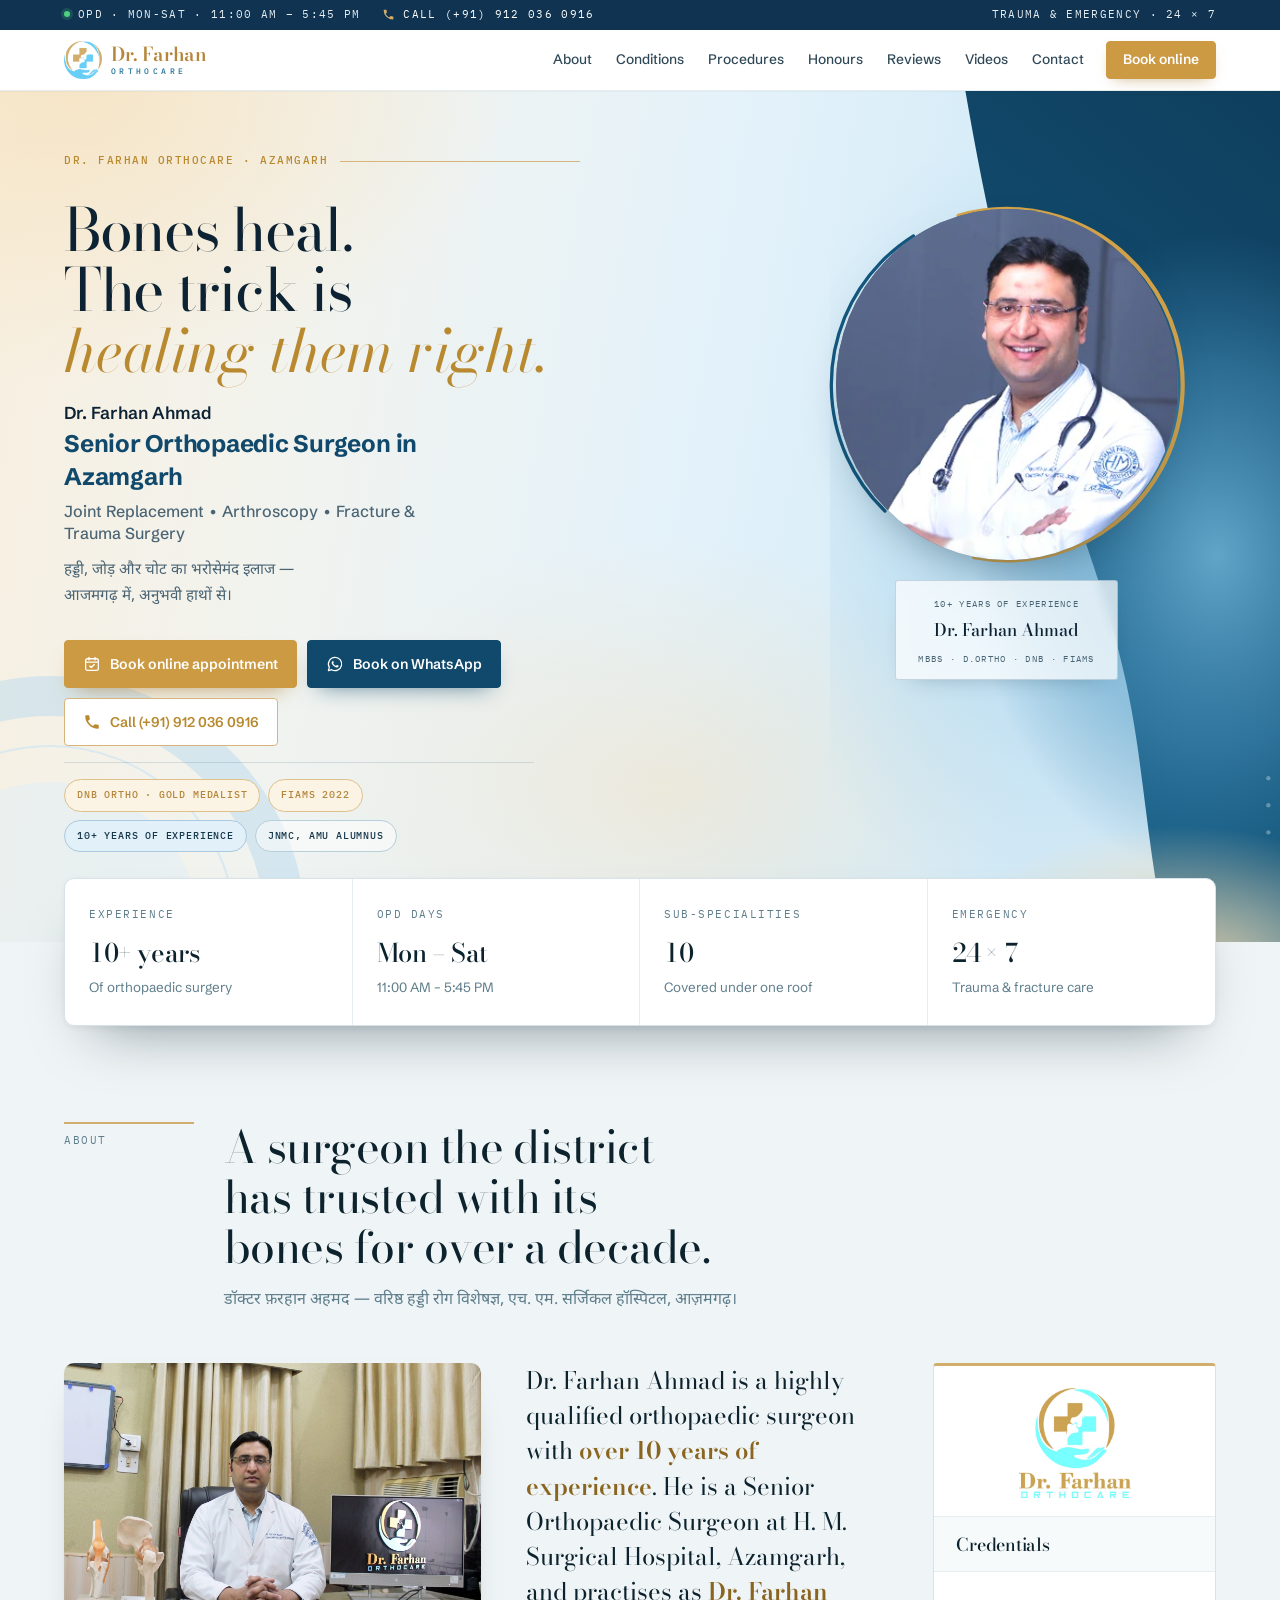
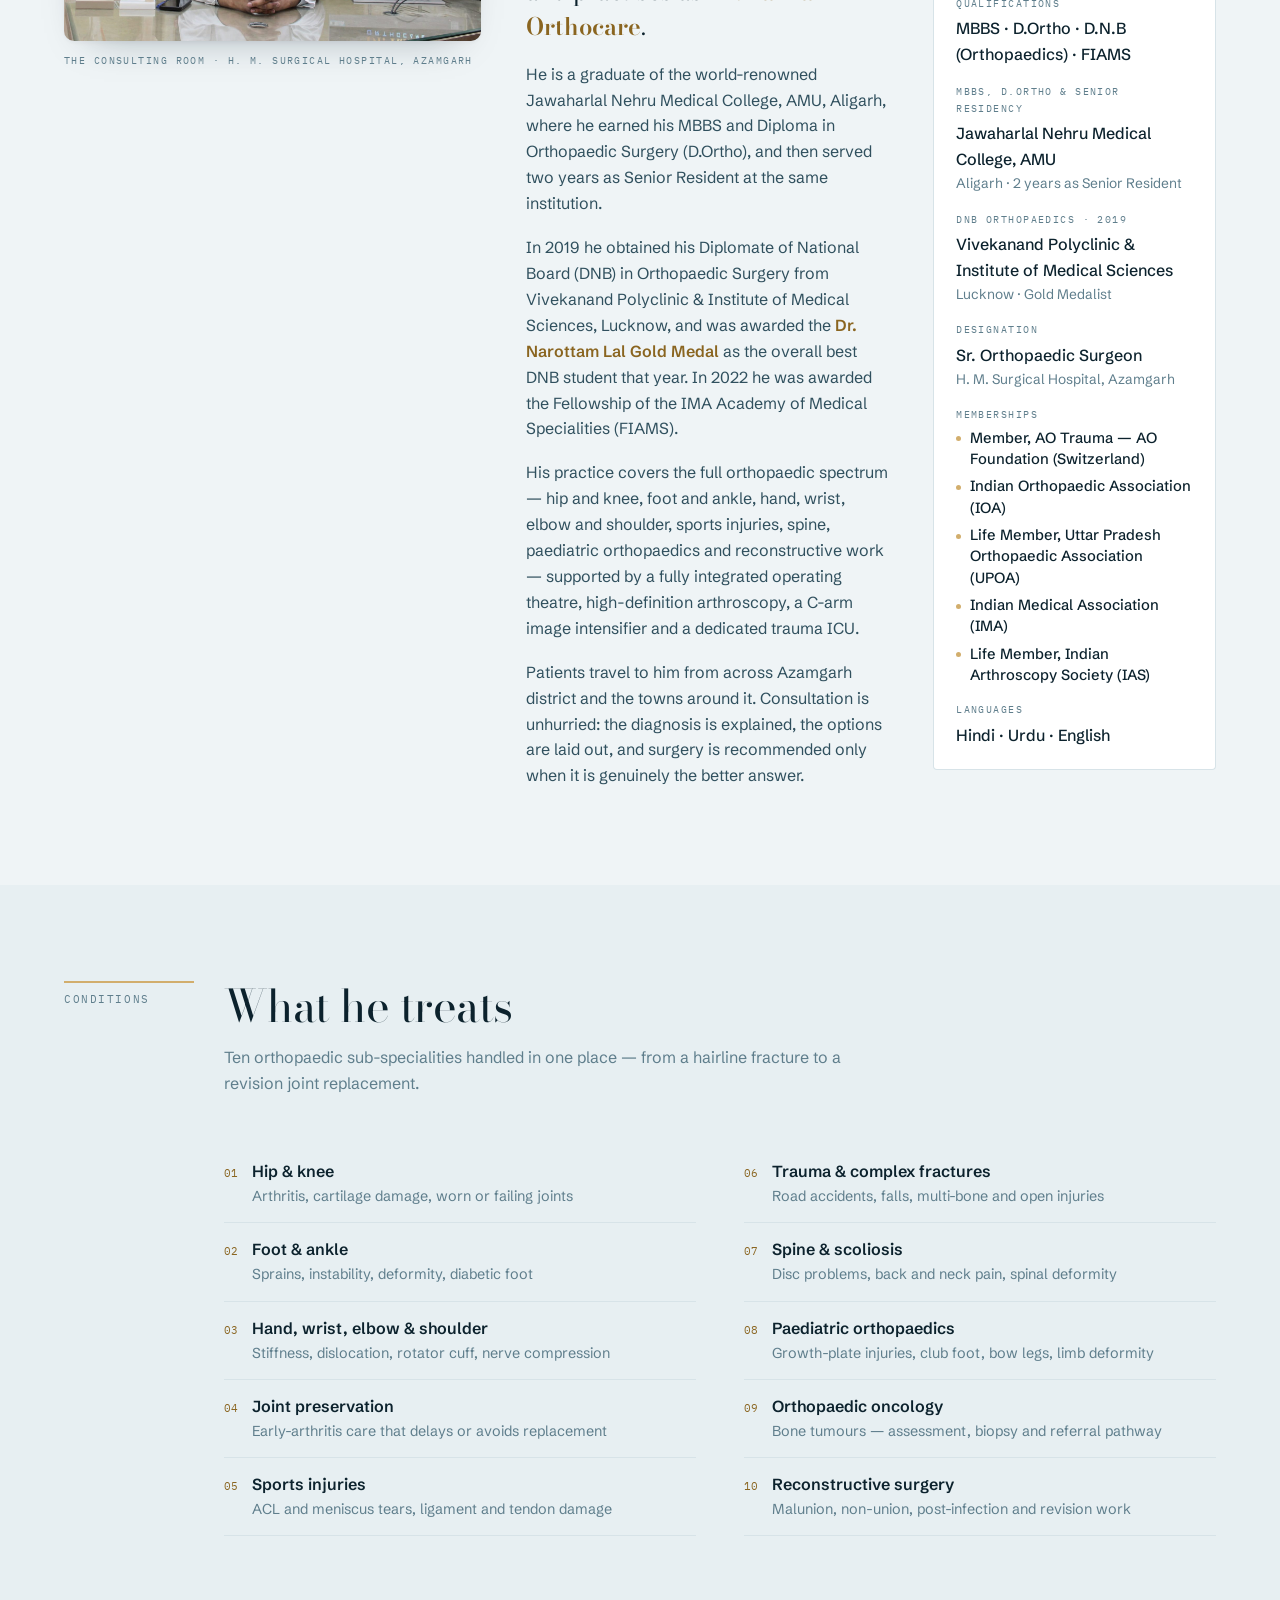
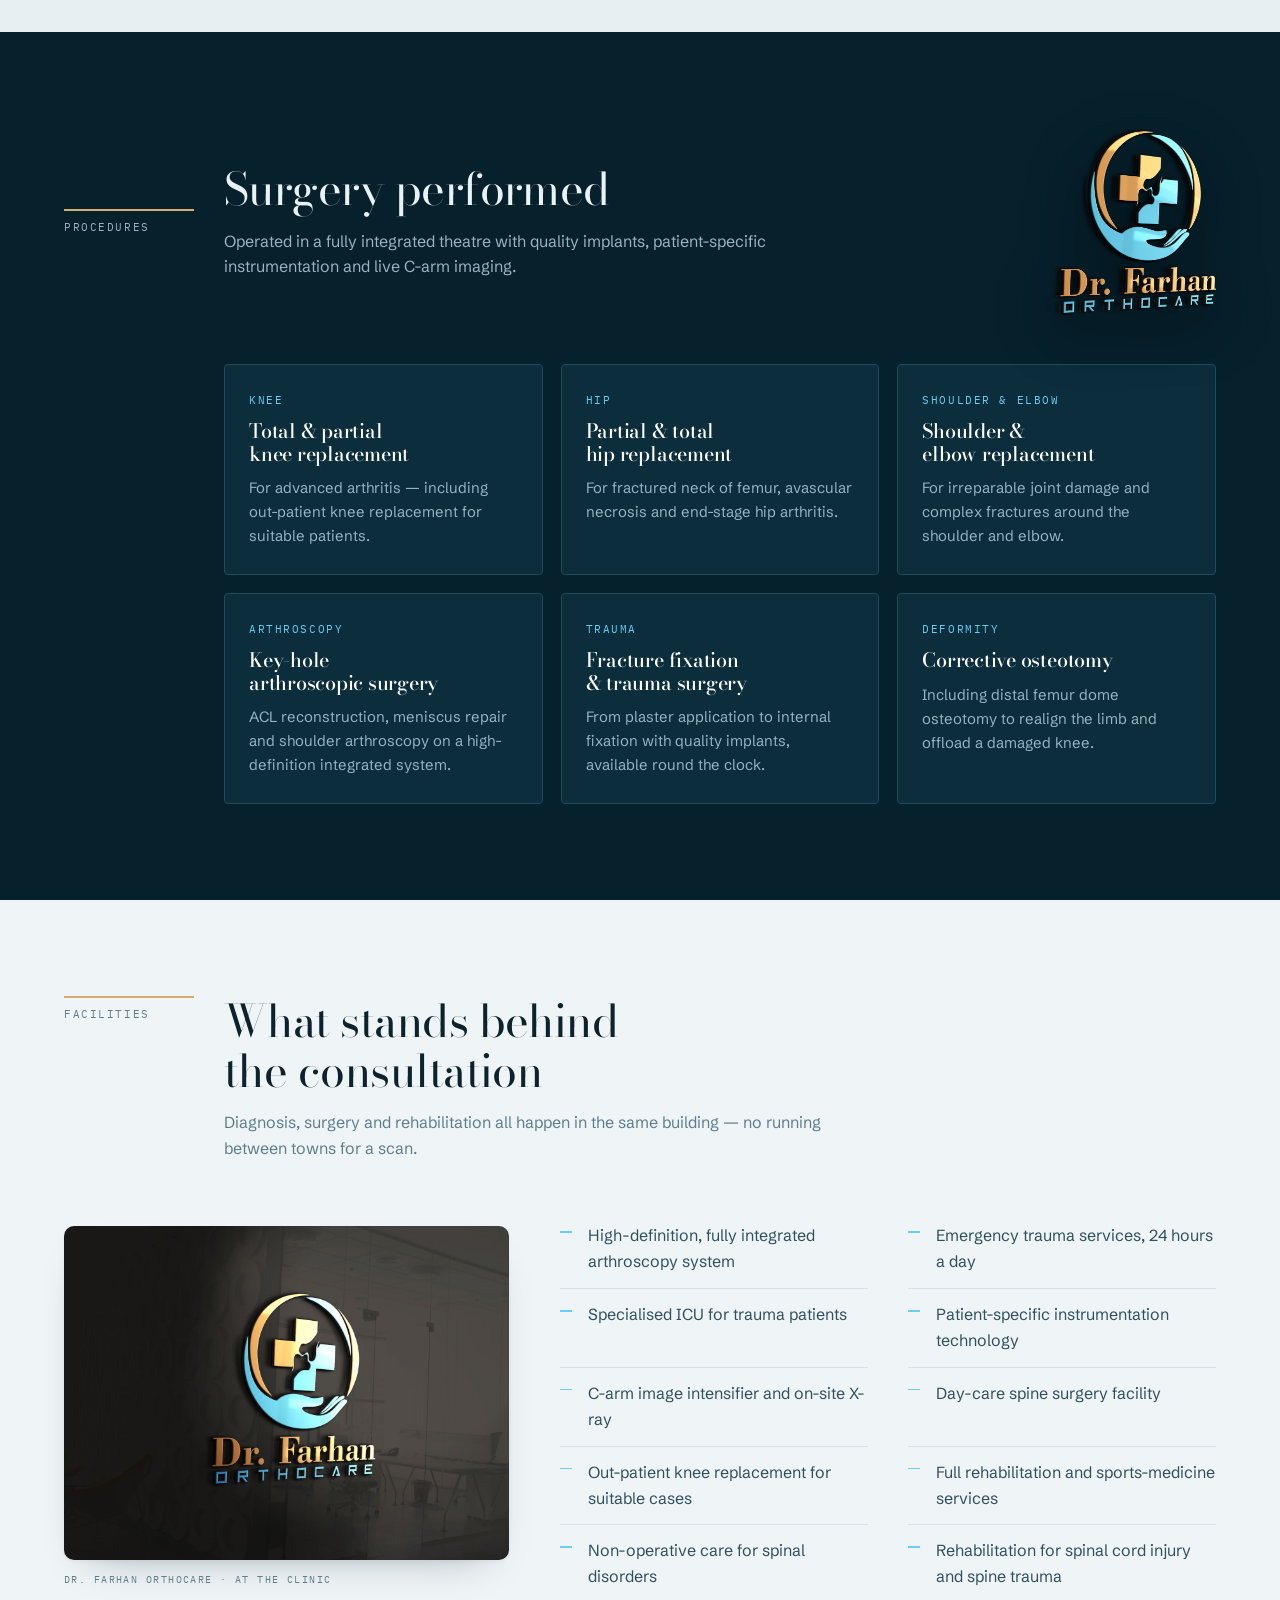
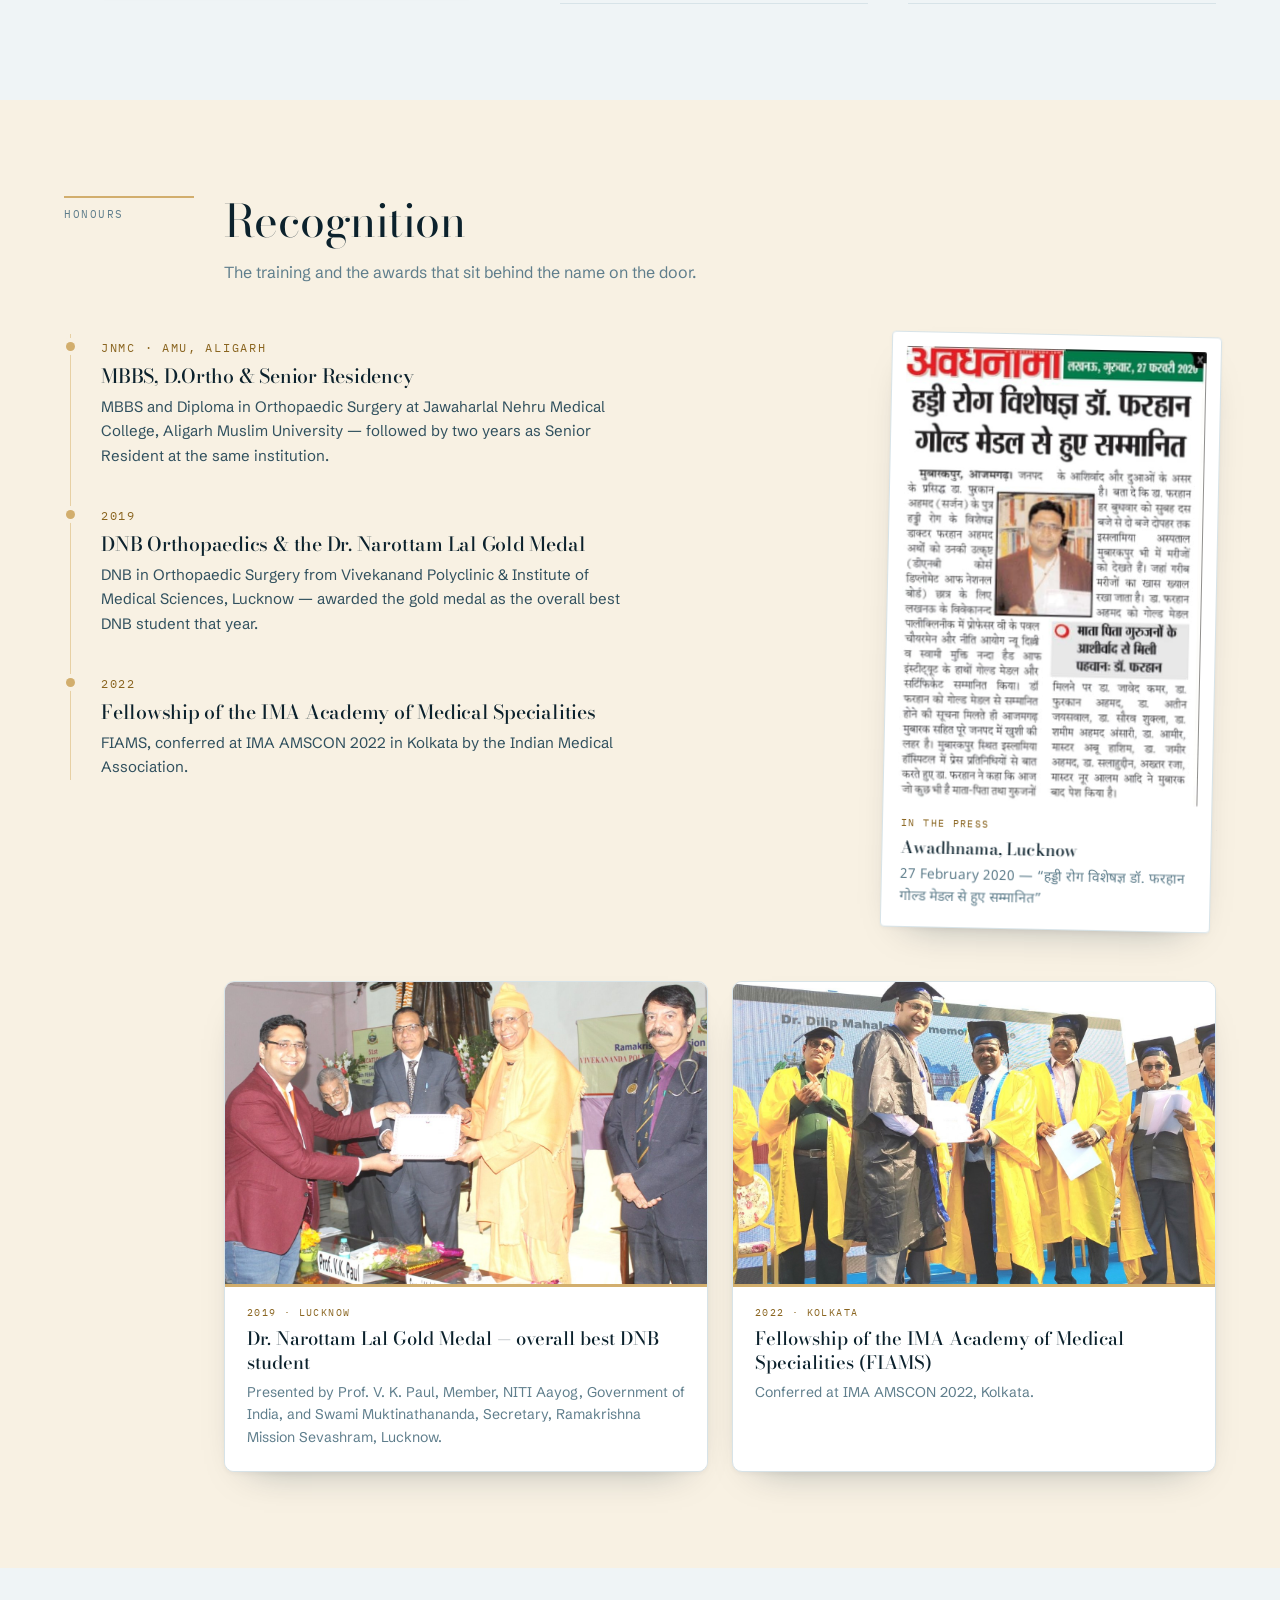
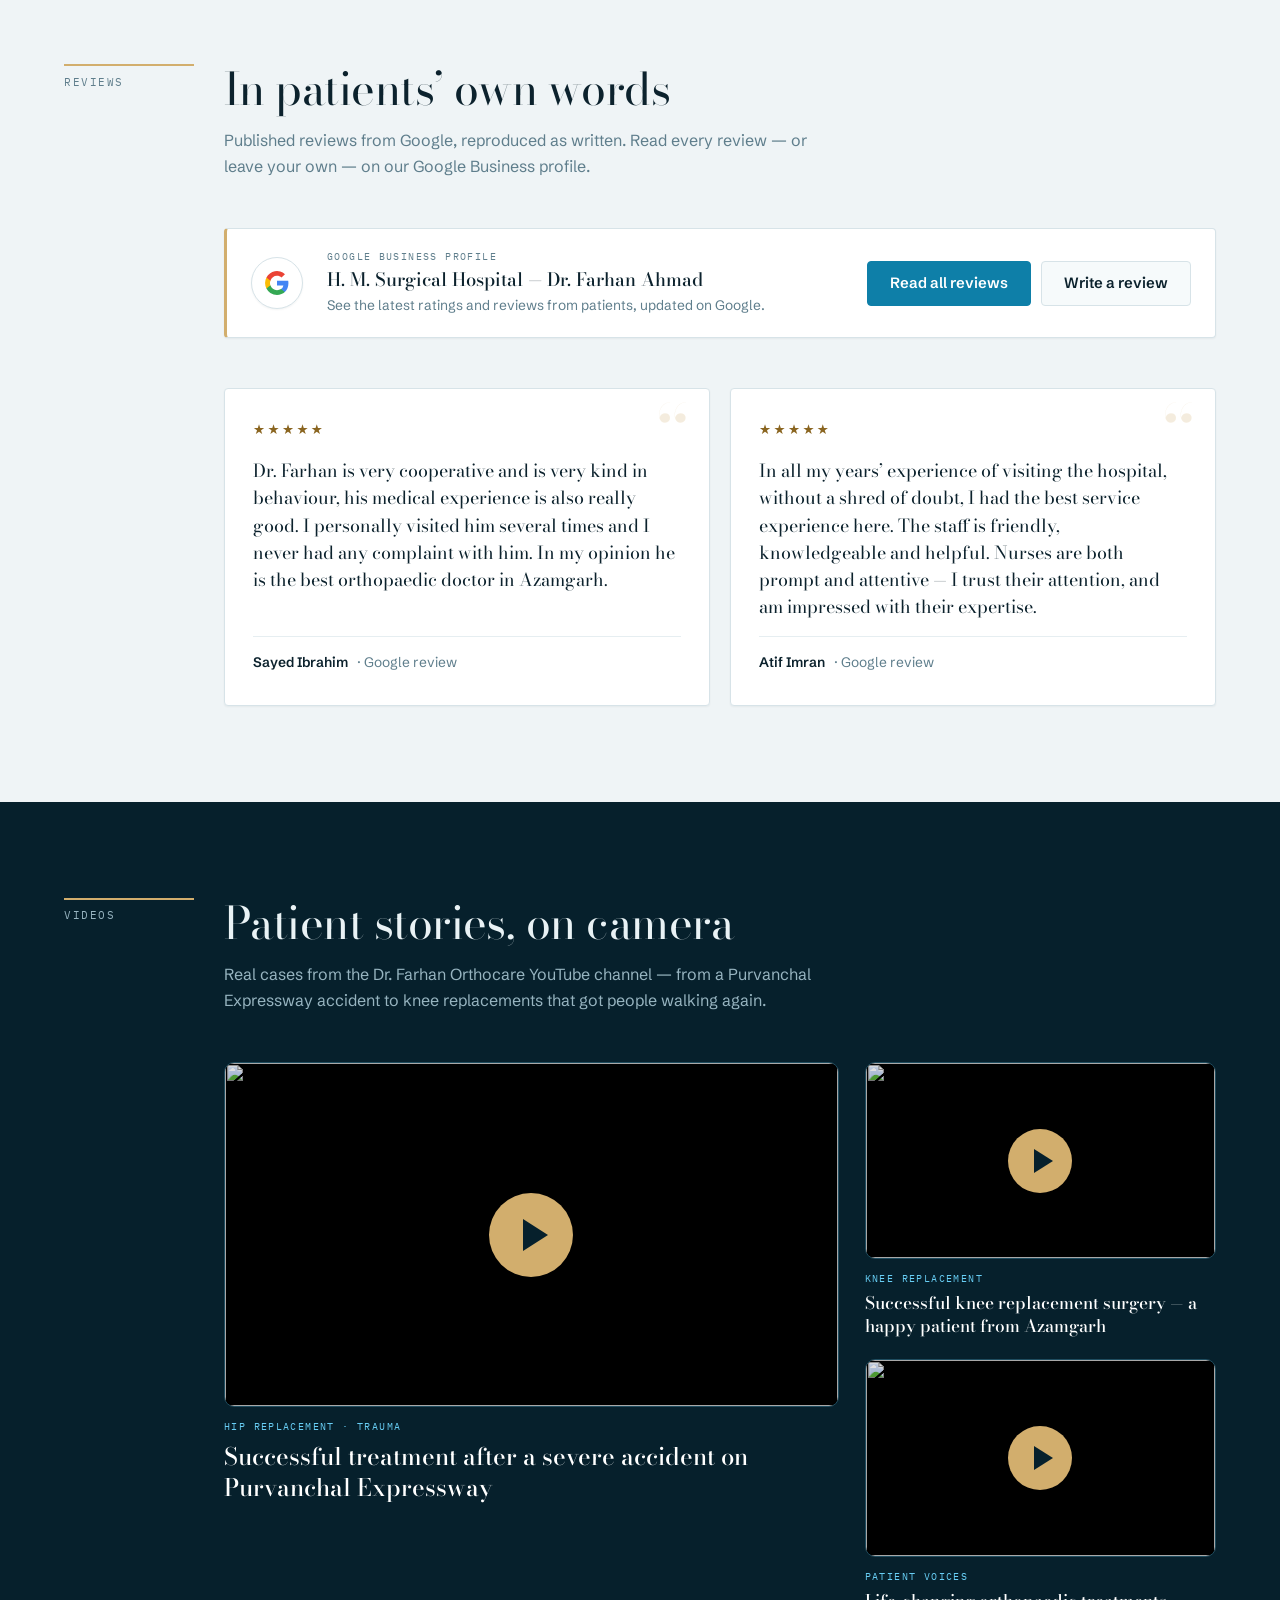
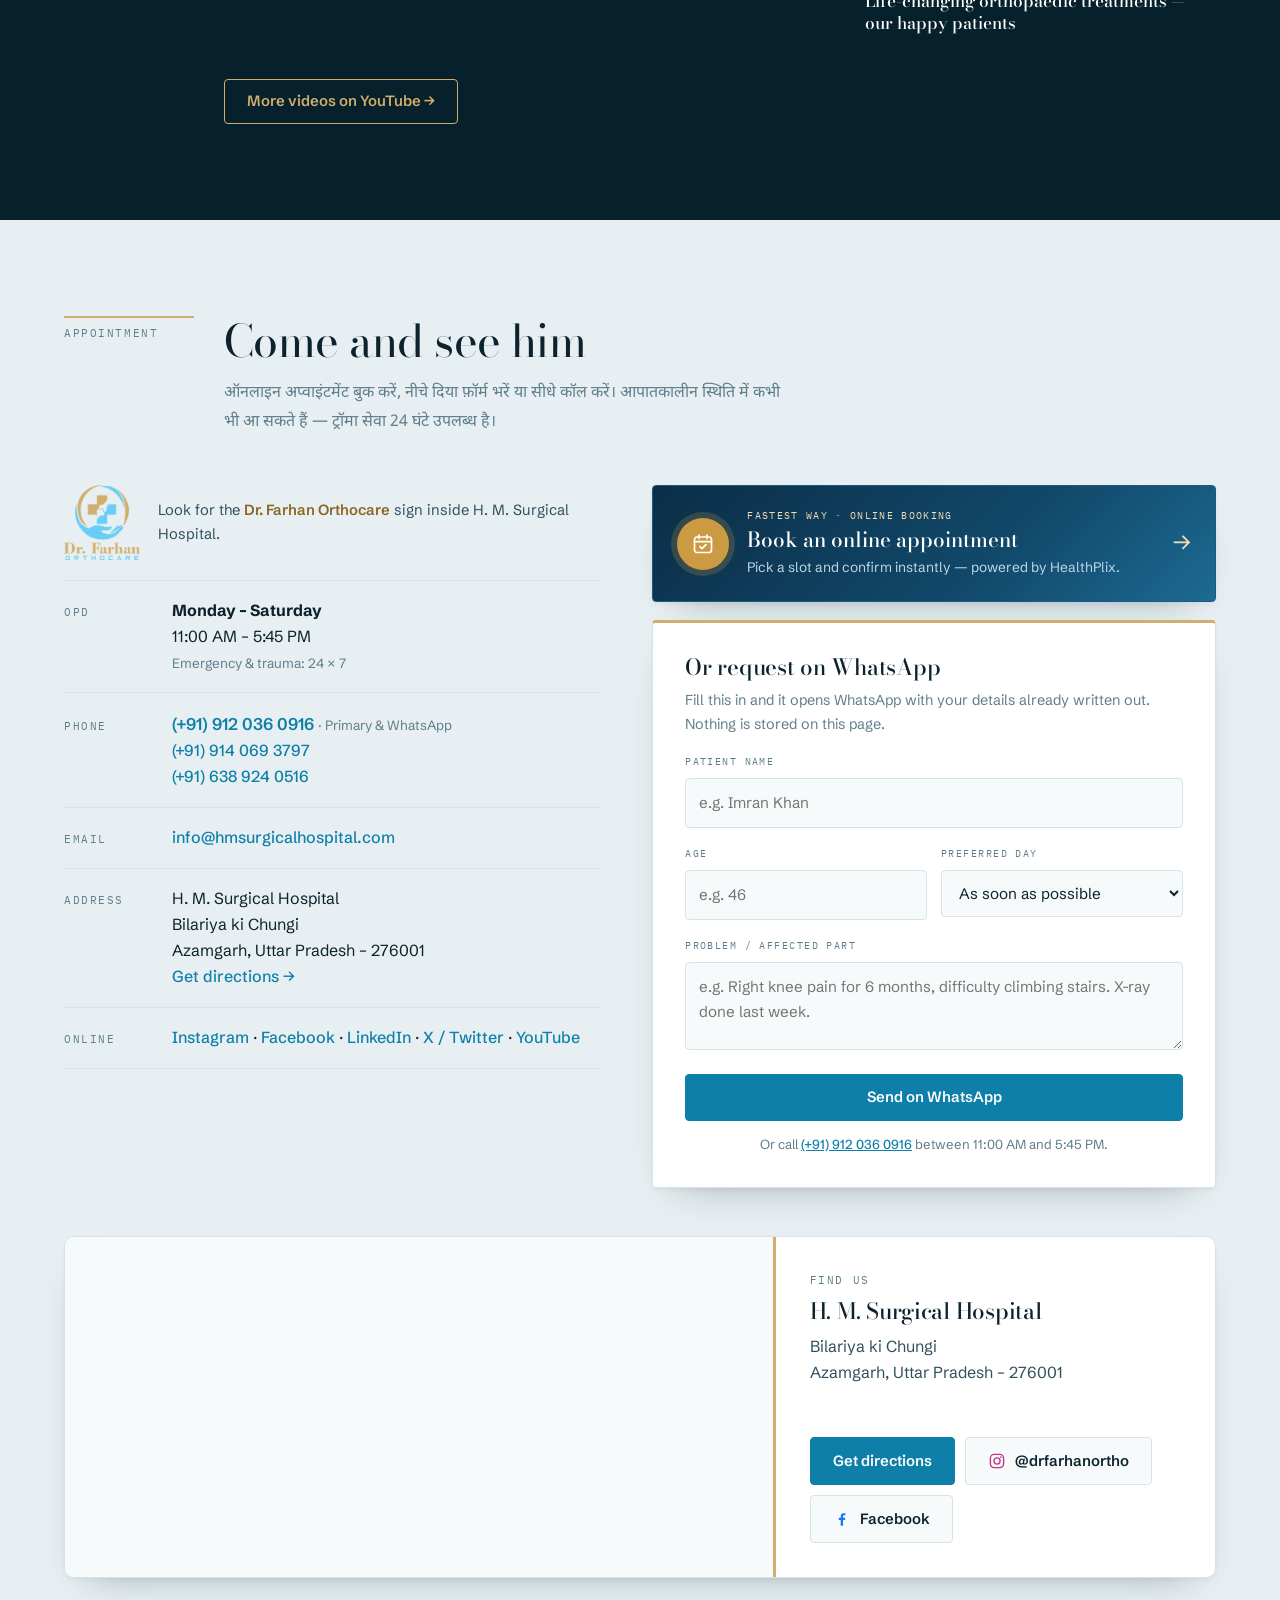
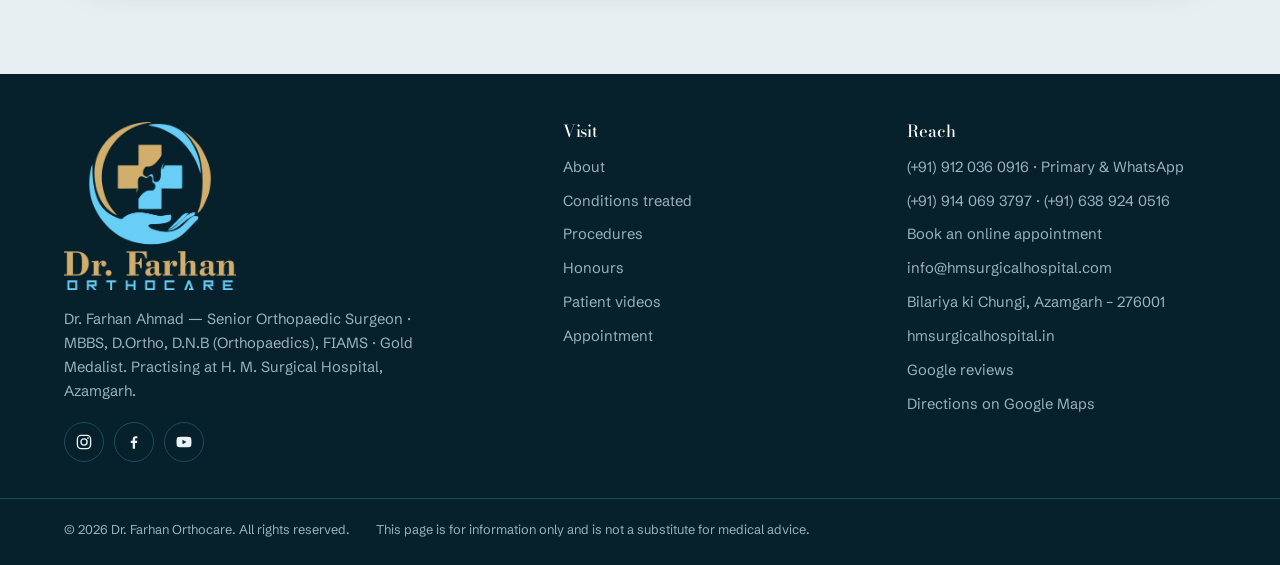
==== commit 361f4053: "Emphasise Azamgarh orthopaedic surgeon in hero, list all memberships - Hero: name, "Senior Orthopaed" ====
--- a/index.html
+++ b/index.html
@@ -7,7 +7,7 @@
 <link rel="icon" href="assets/favicon-180.png">
 <link rel="apple-touch-icon" href="assets/favicon-180.png">
 <!--ARTIFACT-START-->
-<title>Dr. Farhan Orthocare</title>
+<title>Dr. Farhan Ahmad — Orthopaedic Surgeon in Azamgarh | Dr. Farhan Orthocare</title>
 <link rel="preconnect" href="https://fonts.googleapis.com">
 <link rel="preconnect" href="https://fonts.gstatic.com" crossorigin>
 <link rel="stylesheet" href="https://fonts.googleapis.com/css2?family=Bodoni+Moda:ital,opsz,wght@0,6..96,400;0,6..96,500;0,6..96,600;1,6..96,400&family=IBM+Plex+Mono:wght@400;500&family=Noto+Sans+Devanagari:wght@400;500;600&family=Schibsted+Grotesk:wght@400;500;600;700&display=swap">
@@ -96,7 +96,11 @@
     <div class="hero-copy">
       <p class="eyebrow mono"><span>Dr. Farhan Orthocare · Azamgarh</span></p>
       <h1>Bones heal.<br>The trick is<br><em>healing them right.</em></h1>
-      <p class="role">Dr. Farhan Ahmad — Senior Orthopaedic Surgeon. Joint replacement, key-hole arthroscopy and complex fracture &amp; trauma care.</p>
+      <p class="role">
+        <b class="role-name">Dr. Farhan Ahmad</b>
+        <strong class="role-title">Senior Orthopaedic Surgeon in Azamgarh</strong>
+        <span class="role-areas">Joint Replacement • Arthroscopy • Fracture &amp; Trauma Surgery</span>
+      </p>
       <p class="hi hero-hi">हड्डी, जोड़ और चोट का भरोसेमंद इलाज — आजमगढ़ में, अनुभवी हाथों से।</p>
       <div class="cta-row">
         <a class="btn btn-book" href="https://book.healthplix.com/dr-farhan-ahmad-azamgarh-azamgarh/17143" target="_blank" rel="noopener"><svg viewBox="0 0 24 24" aria-hidden="true" focusable="false"><rect x="3.5" y="5" width="17" height="15.5" rx="2.5" fill="none" stroke="currentColor" stroke-width="1.7"/><path d="M3.5 9.6h17M8 3.2v3.4M16 3.2v3.4" fill="none" stroke="currentColor" stroke-width="1.7" stroke-linecap="round"/><path d="m9 14.6 2 2 4-4" fill="none" stroke="currentColor" stroke-width="1.8" stroke-linecap="round" stroke-linejoin="round"/></svg>Book online appointment</a>
@@ -178,7 +182,15 @@
           <dt>Designation</dt>
           <dd>Sr. Orthopaedic Surgeon<small>H. M. Surgical Hospital, Azamgarh</small></dd>
           <dt>Memberships</dt>
-          <dd>Indian Orthopaedic Association<small>Indian Medical Association (IMA)</small></dd>
+          <dd>
+            <ul class="memberships">
+              <li>Member, AO Trauma — AO Foundation (Switzerland)</li>
+              <li>Indian Orthopaedic Association (IOA)</li>
+              <li>Life Member, Uttar Pradesh Orthopaedic Association (UPOA)</li>
+              <li>Indian Medical Association (IMA)</li>
+              <li>Life Member, Indian Arthroscopy Society (IAS)</li>
+            </ul>
+          </dd>
           <dt>Languages</dt>
           <dd>Hindi · Urdu · English</dd>
         </dl>
--- a/css/style.css
+++ b/css/style.css
@@ -264,7 +264,11 @@
   text-wrap:initial;
 }
 .hero h1 em{font-style:italic;color:var(--h-gold);letter-spacing:-.01em}
-.role{max-width:32ch;margin-top:18px;font-size:clamp(1rem,1.5vw,1.06rem);line-height:1.5;font-weight:500;color:var(--h-ink)}
+.role{max-width:40ch;margin-top:20px;line-height:1.35;color:var(--h-ink)}
+.role > *{display:block}
+.role-name{font-size:clamp(1rem,1.5vw,1.08rem);font-weight:600}
+.role-title{margin-top:4px;font-size:clamp(1.22rem,2.2vw,1.5rem);font-weight:700;letter-spacing:-.01em;color:var(--h-teal)}
+.role-areas{margin-top:8px;font-size:clamp(.92rem,1.4vw,1rem);font-weight:500;color:var(--h-muted)}
 .hero-hi{max-width:33ch;margin-top:14px;font-size:.95rem;line-height:1.7;color:var(--h-muted)}
 
 .cta-row{display:flex;flex-wrap:wrap;gap:10px;margin-top:30px}
@@ -404,6 +408,10 @@
 .credentials dt{margin-top:16px;font-family:var(--mono);font-size:.64rem;letter-spacing:.14em;text-transform:uppercase;color:var(--muted)}
 .credentials dd{margin:4px 0 0;font-weight:500}
 .credentials dd small{display:block;font-weight:400;font-size:.86rem;color:var(--muted)}
+.memberships{margin:0;padding:0;list-style:none}
+.memberships li{position:relative;padding-left:14px;font-size:.92rem;line-height:1.45}
+.memberships li + li{margin-top:6px}
+.memberships li::before{content:"";position:absolute;left:0;top:.6em;width:5px;height:5px;border-radius:50%;background:var(--gold)}
 
 /* ---------- 10. conditions ---------- */
 .conditions{margin:0;padding:0;list-style:none;columns:2;column-gap:48px}
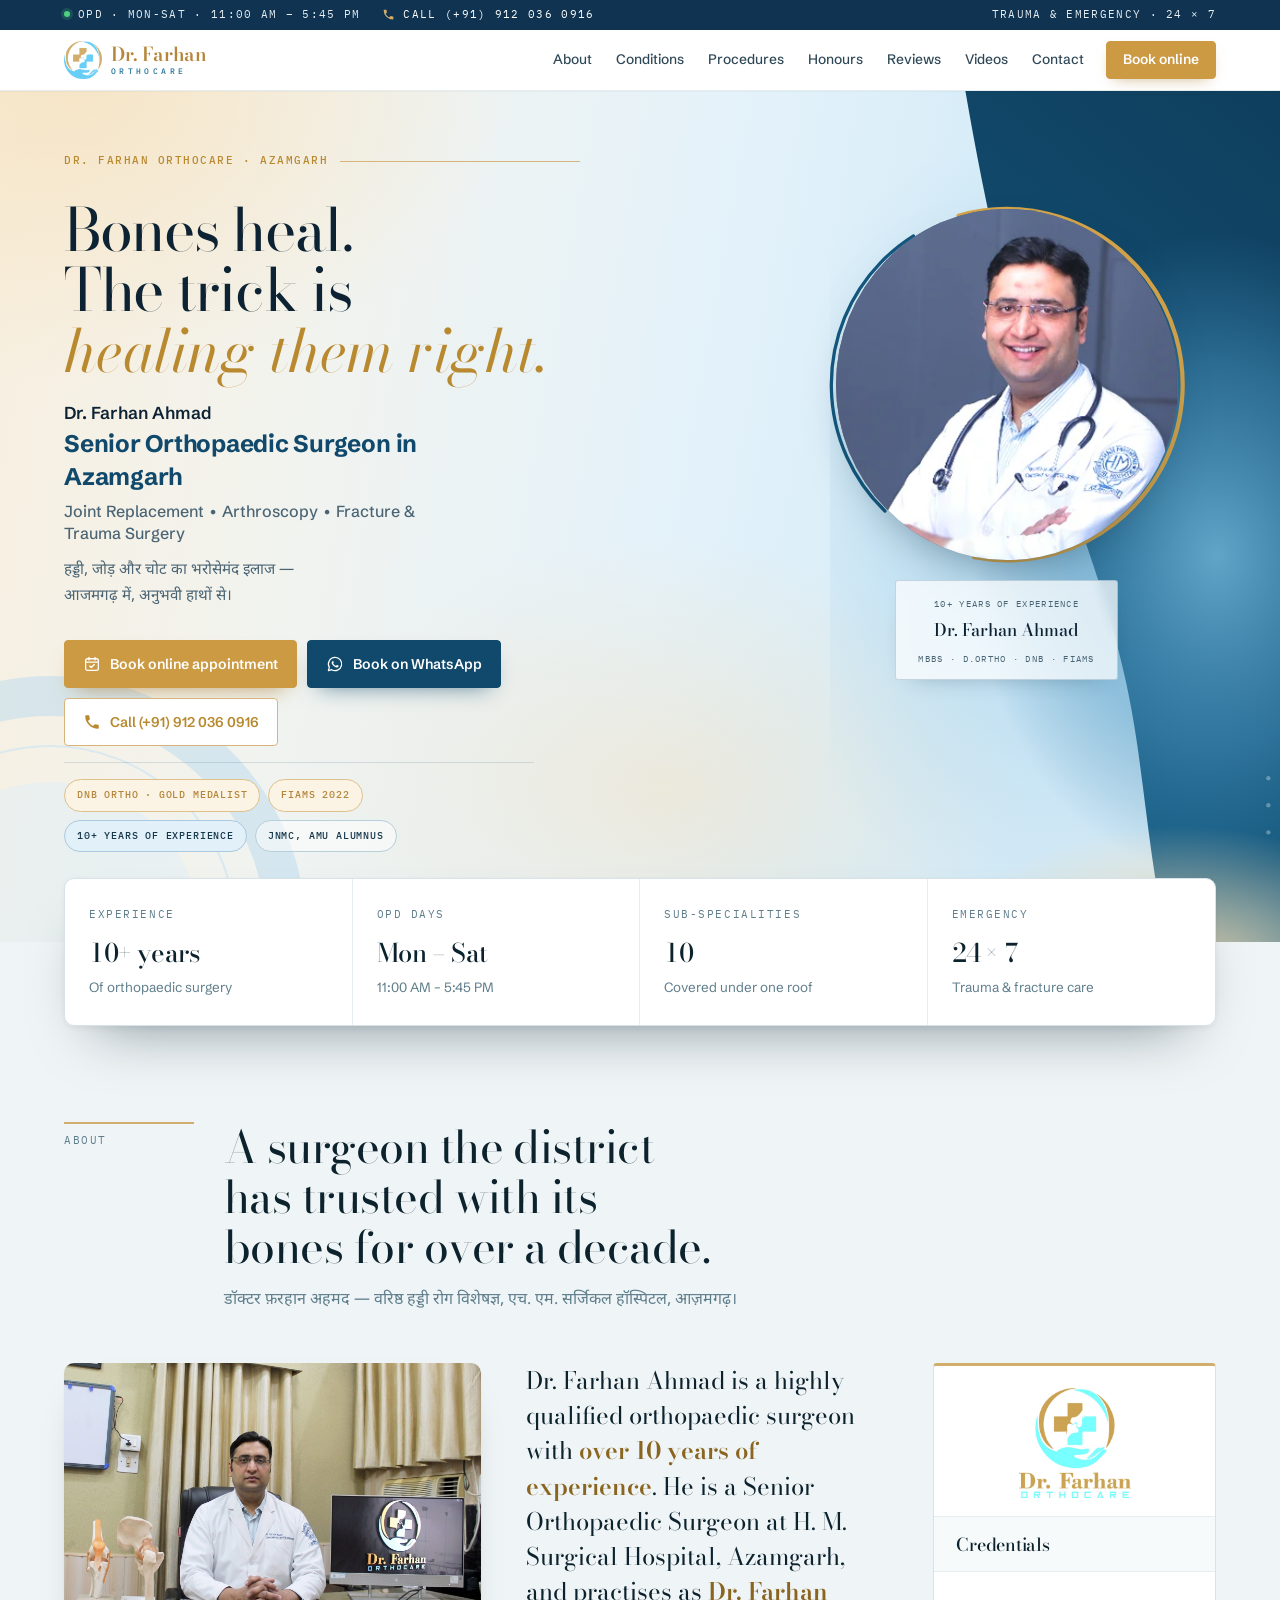
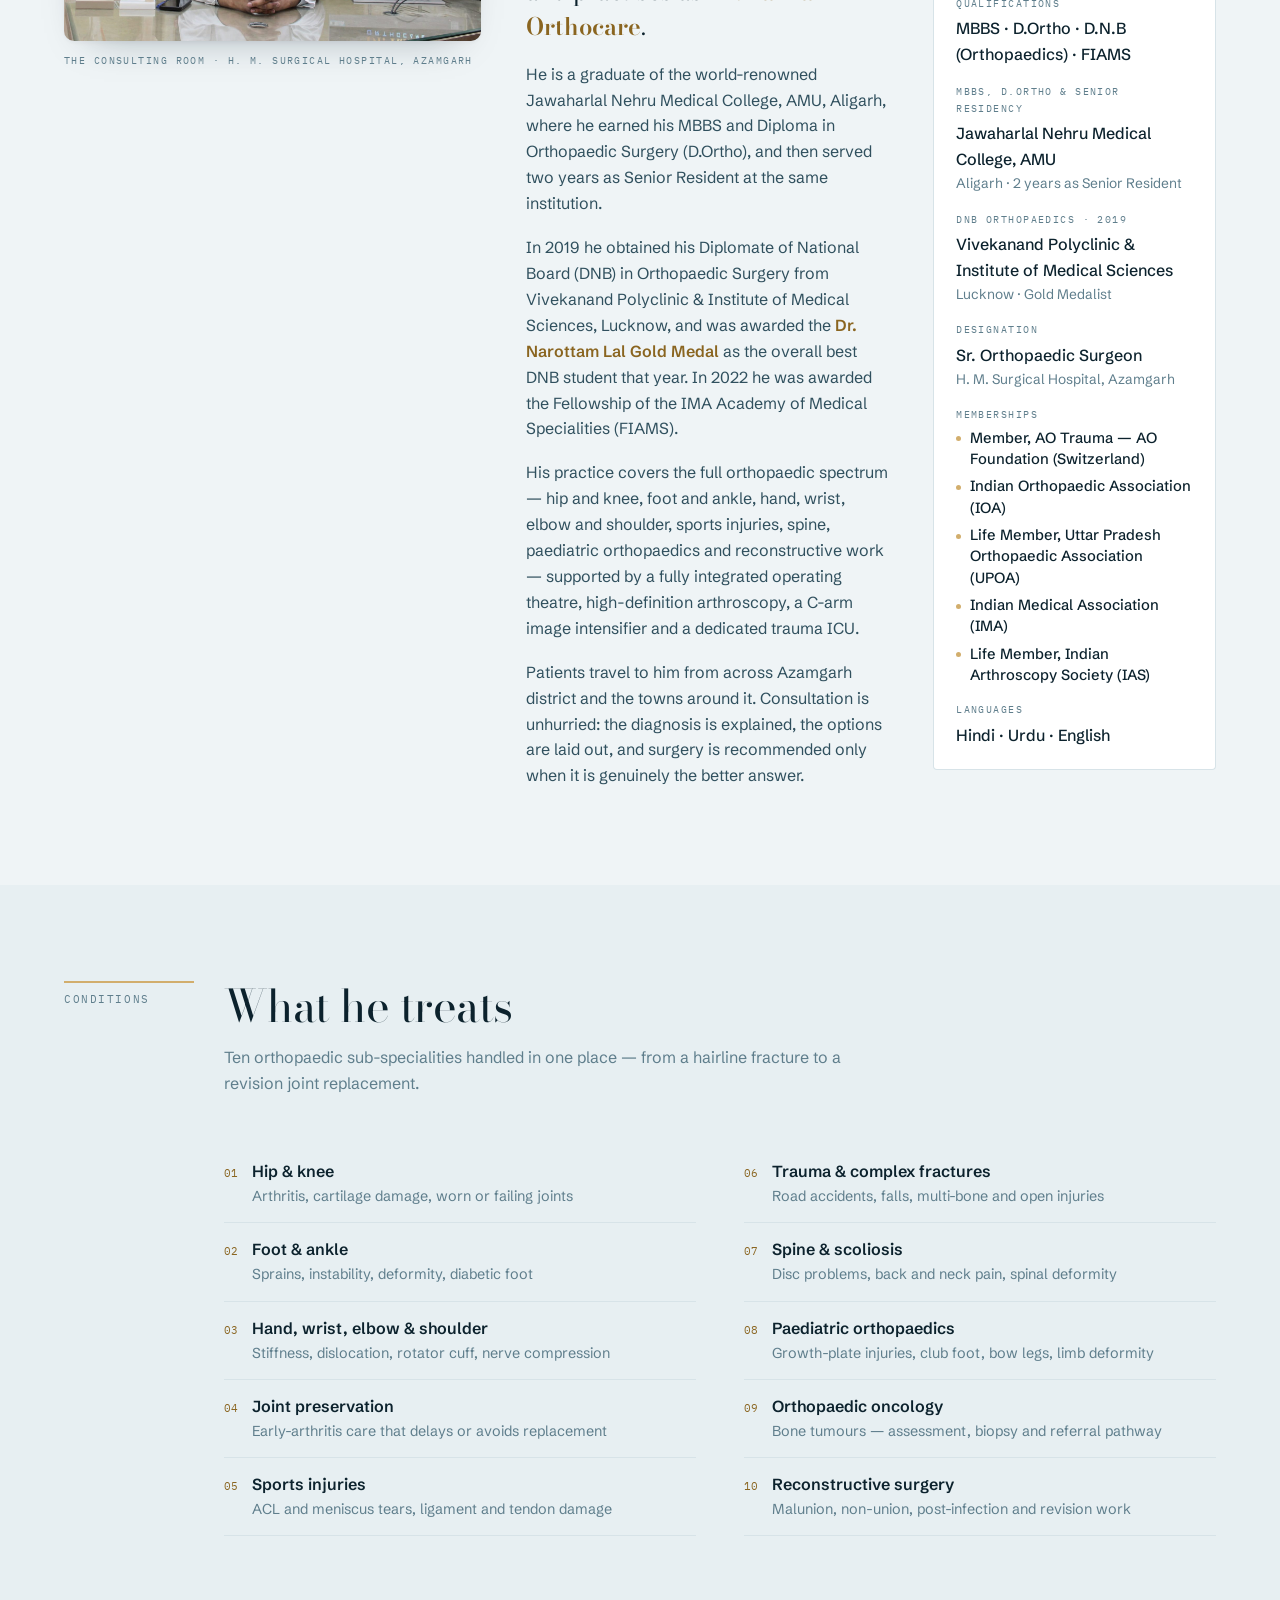
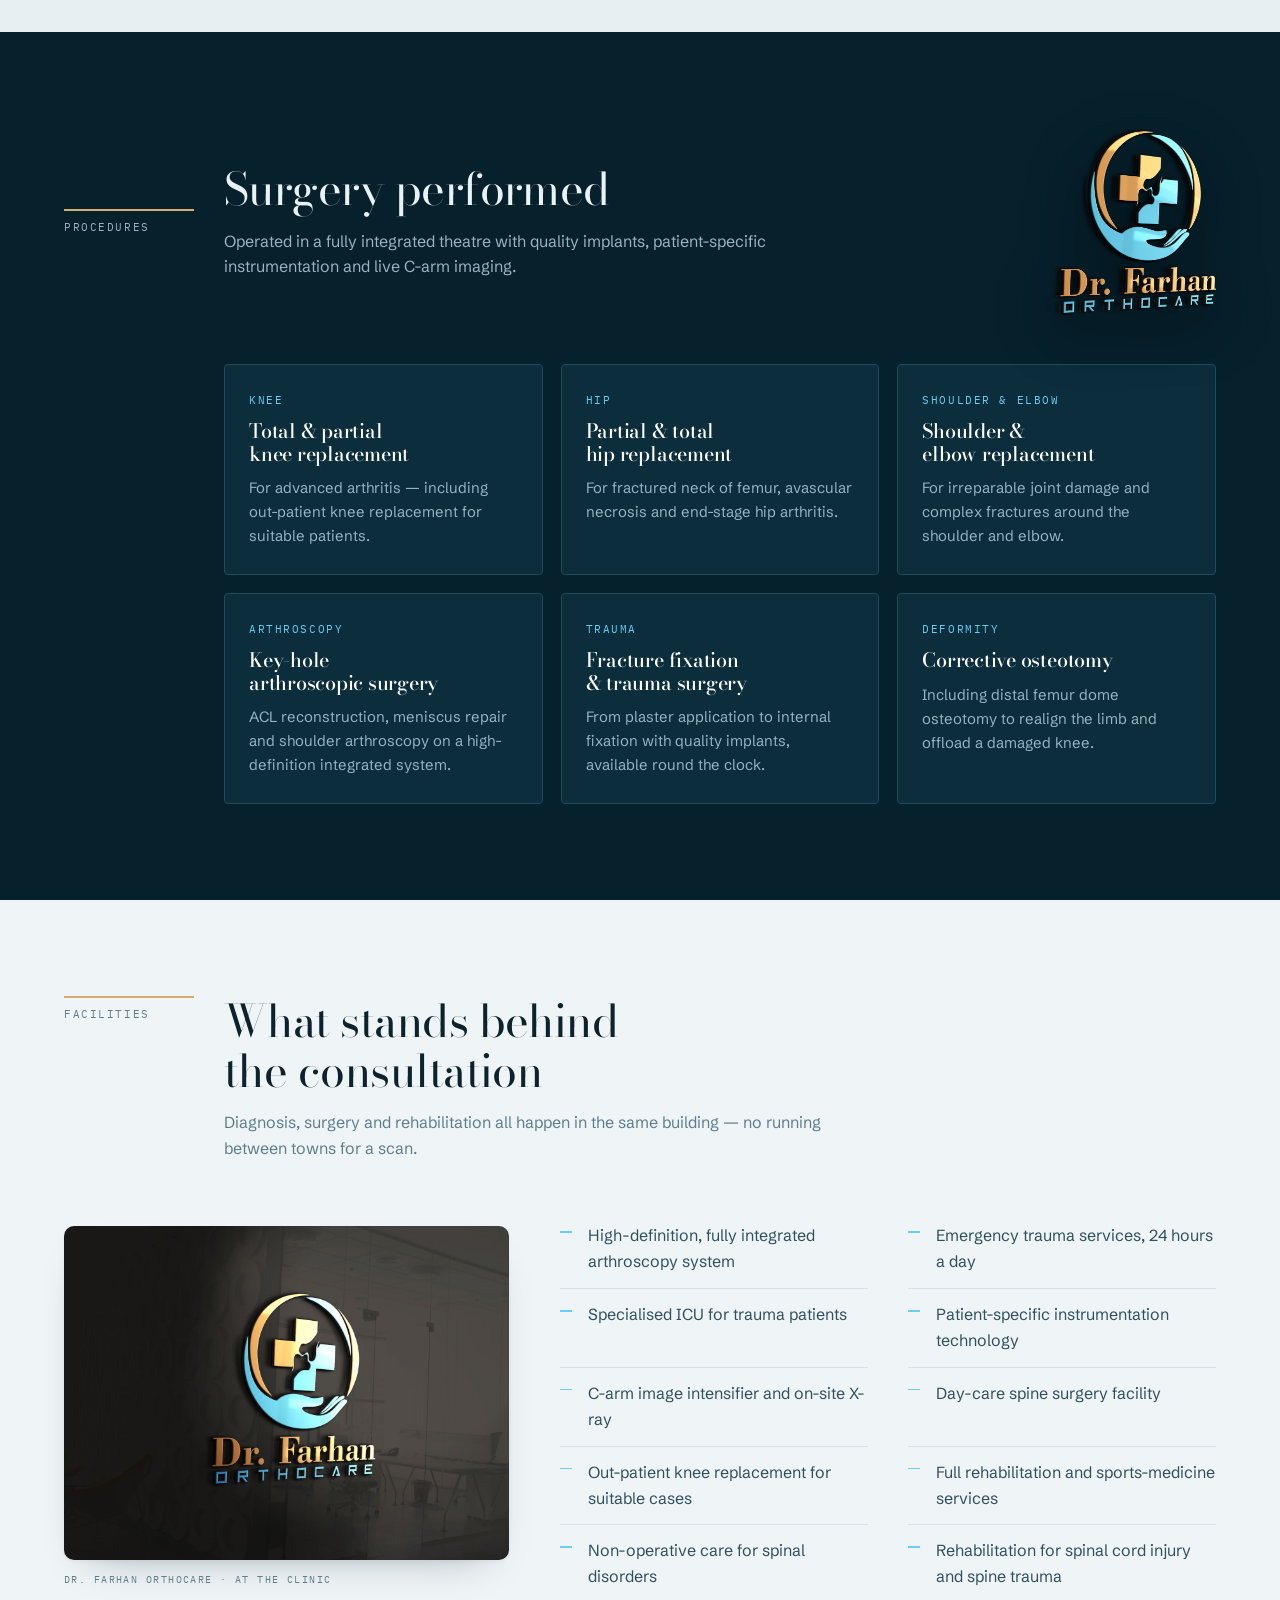
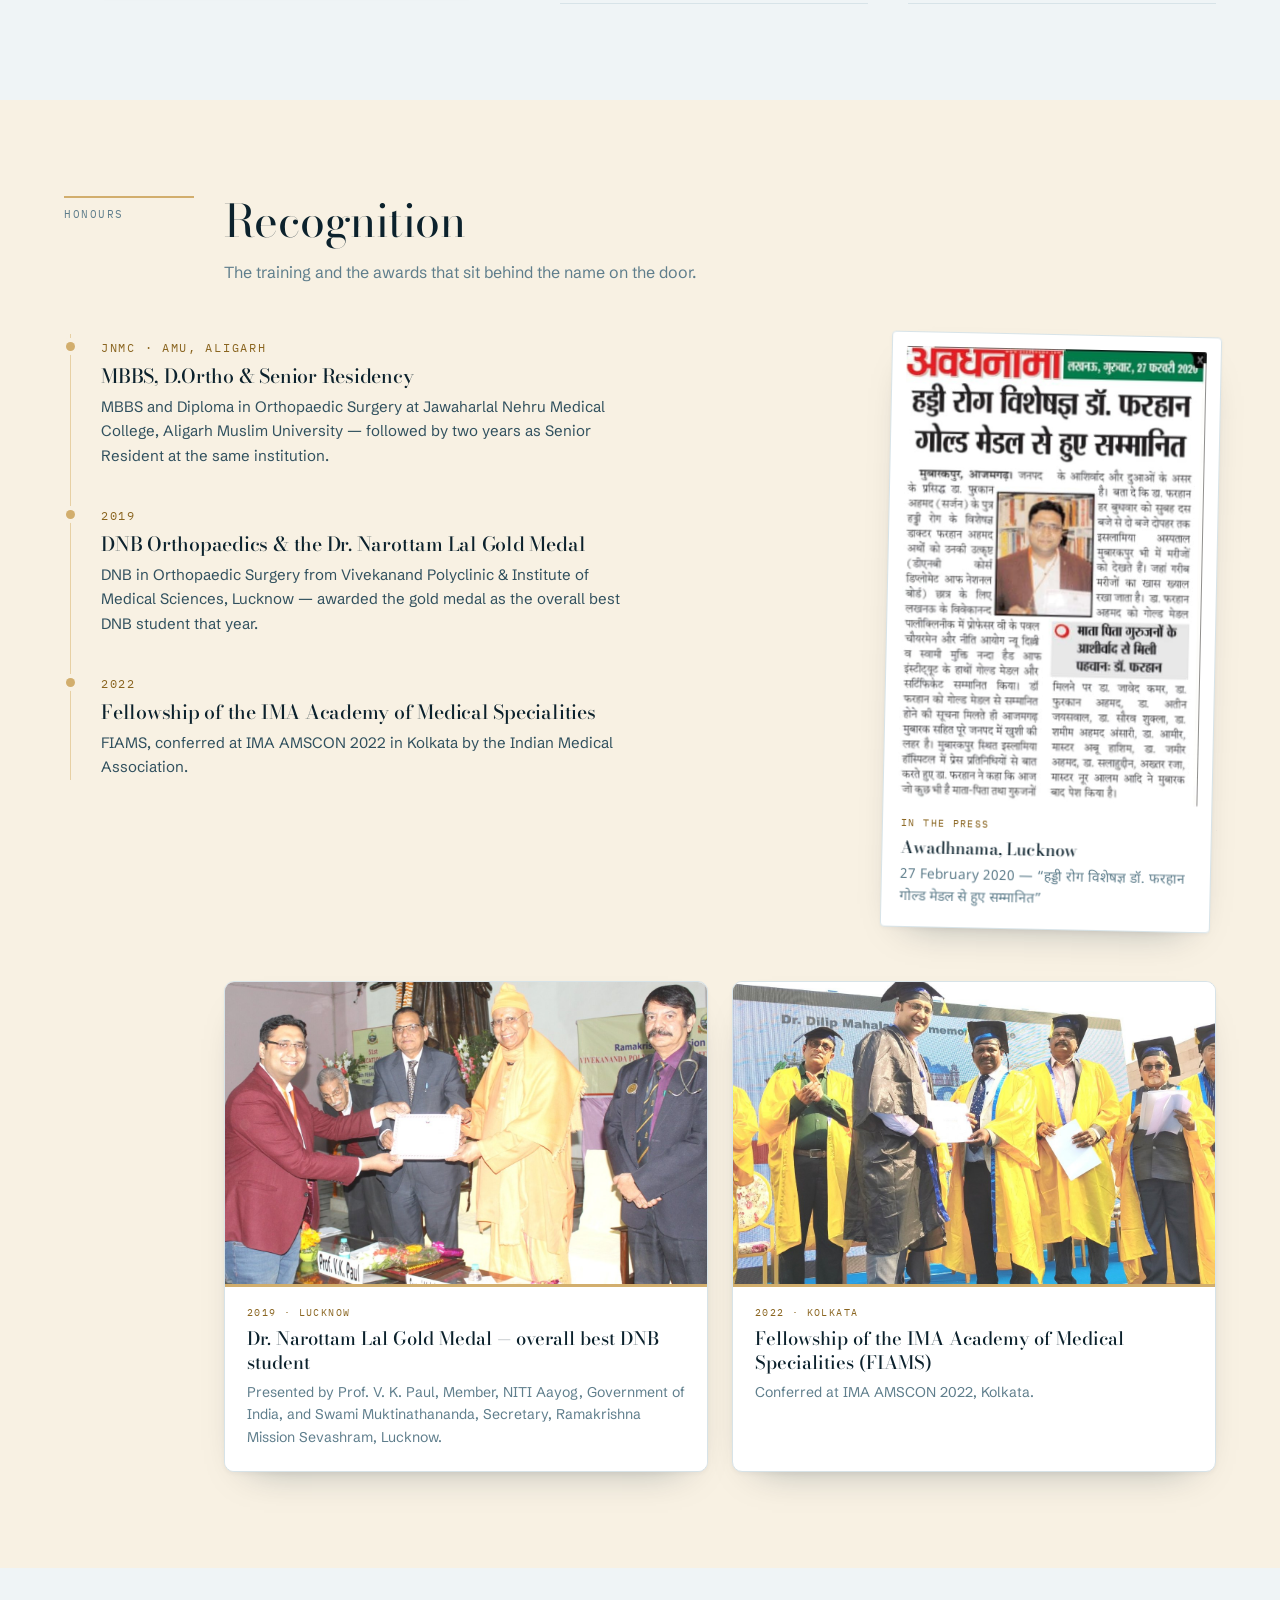
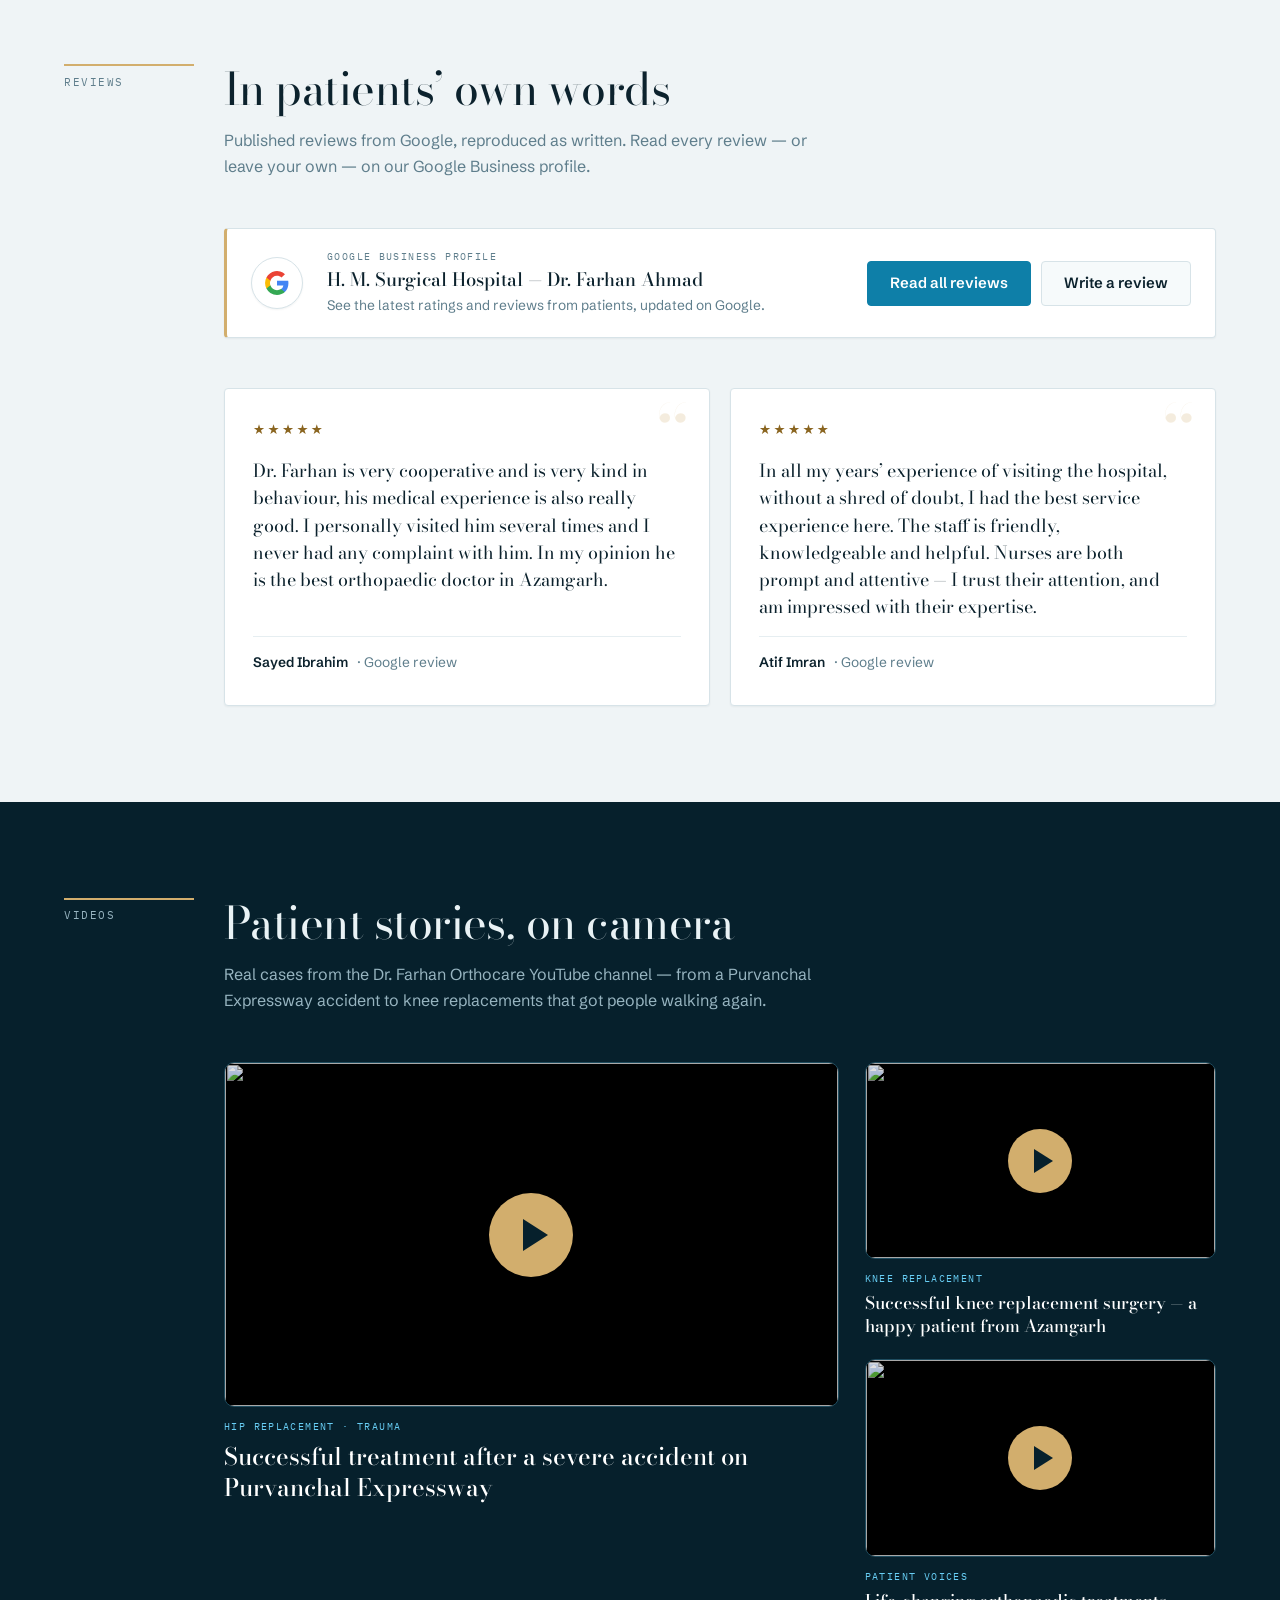
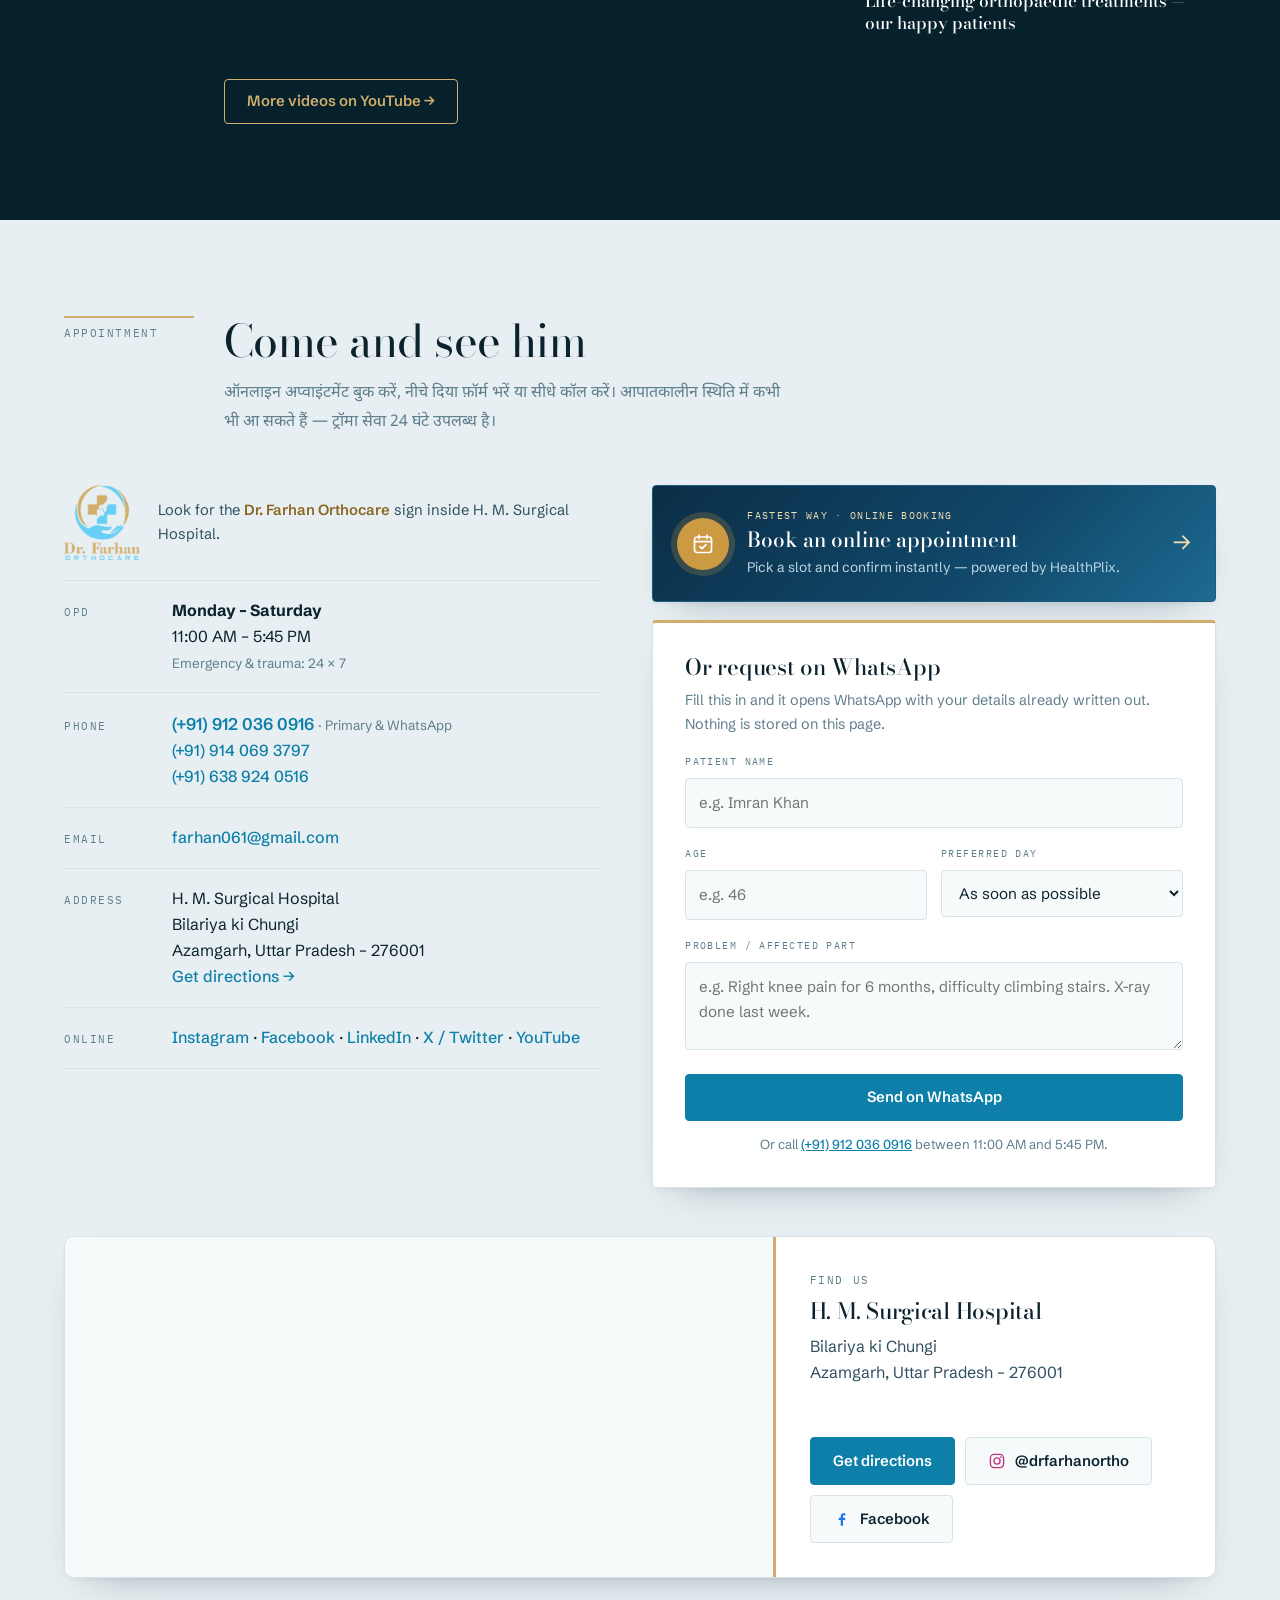
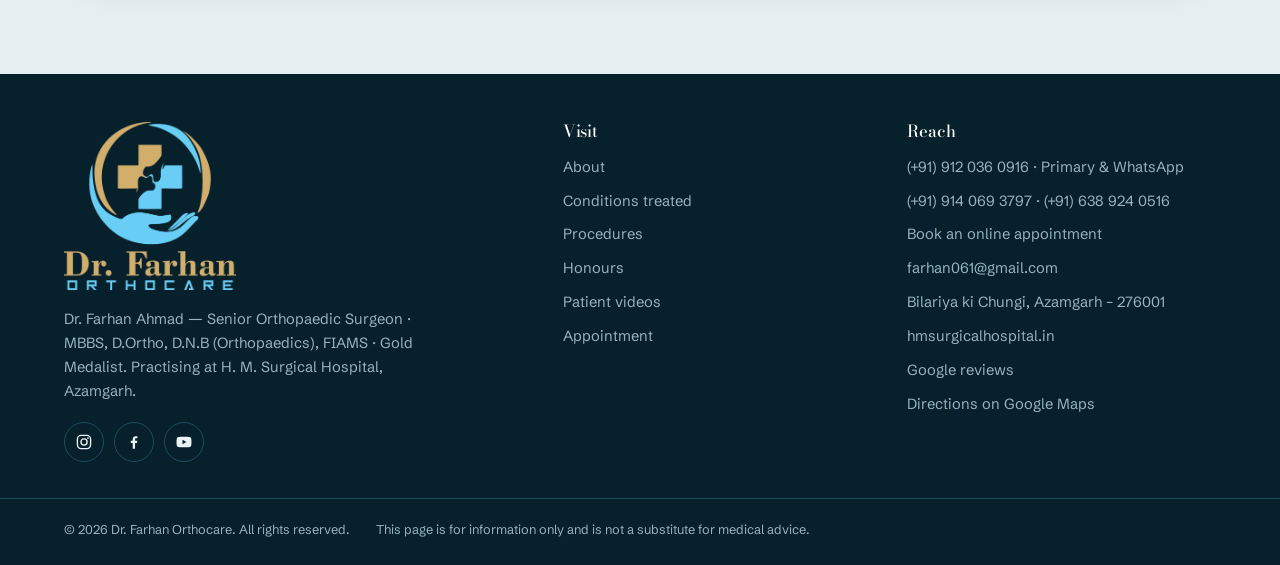
==== commit e5a74194: "Update contact email to farhan061@gmail.com Co-Authored-By: Claude Opus 5.5 (1M context) <noreply@an" ====
--- a/index.html
+++ b/index.html
@@ -483,7 +483,7 @@
         </div>
         <div class="detail">
           <span class="mono">Email</span>
-          <p><a href="mailto:info@hmsurgicalhospital.com">info@hmsurgicalhospital.com</a></p>
+          <p><a href="mailto:farhan061@gmail.com">farhan061@gmail.com</a></p>
         </div>
         <div class="detail">
           <span class="mono">Address</span>
@@ -603,7 +603,7 @@
         <li><a href="tel:+919120360916">(+91) 912 036 0916</a> · Primary &amp; WhatsApp</li>
         <li><a href="tel:+919140693797">(+91) 914 069 3797</a> · <a href="tel:+916389240516">(+91) 638 924 0516</a></li>
         <li><a href="https://book.healthplix.com/dr-farhan-ahmad-azamgarh-azamgarh/17143" target="_blank" rel="noopener">Book an online appointment</a></li>
-        <li><a href="mailto:info@hmsurgicalhospital.com">info@hmsurgicalhospital.com</a></li>
+        <li><a href="mailto:farhan061@gmail.com">farhan061@gmail.com</a></li>
         <li>Bilariya ki Chungi, Azamgarh – 276001</li>
         <li><a href="https://hmsurgicalhospital.in/" target="_blank" rel="noopener">hmsurgicalhospital.in</a></li>
         <li><a href="https://share.google/SyBAVjfbt5KbmAFKr" target="_blank" rel="noopener">Google reviews</a></li>
